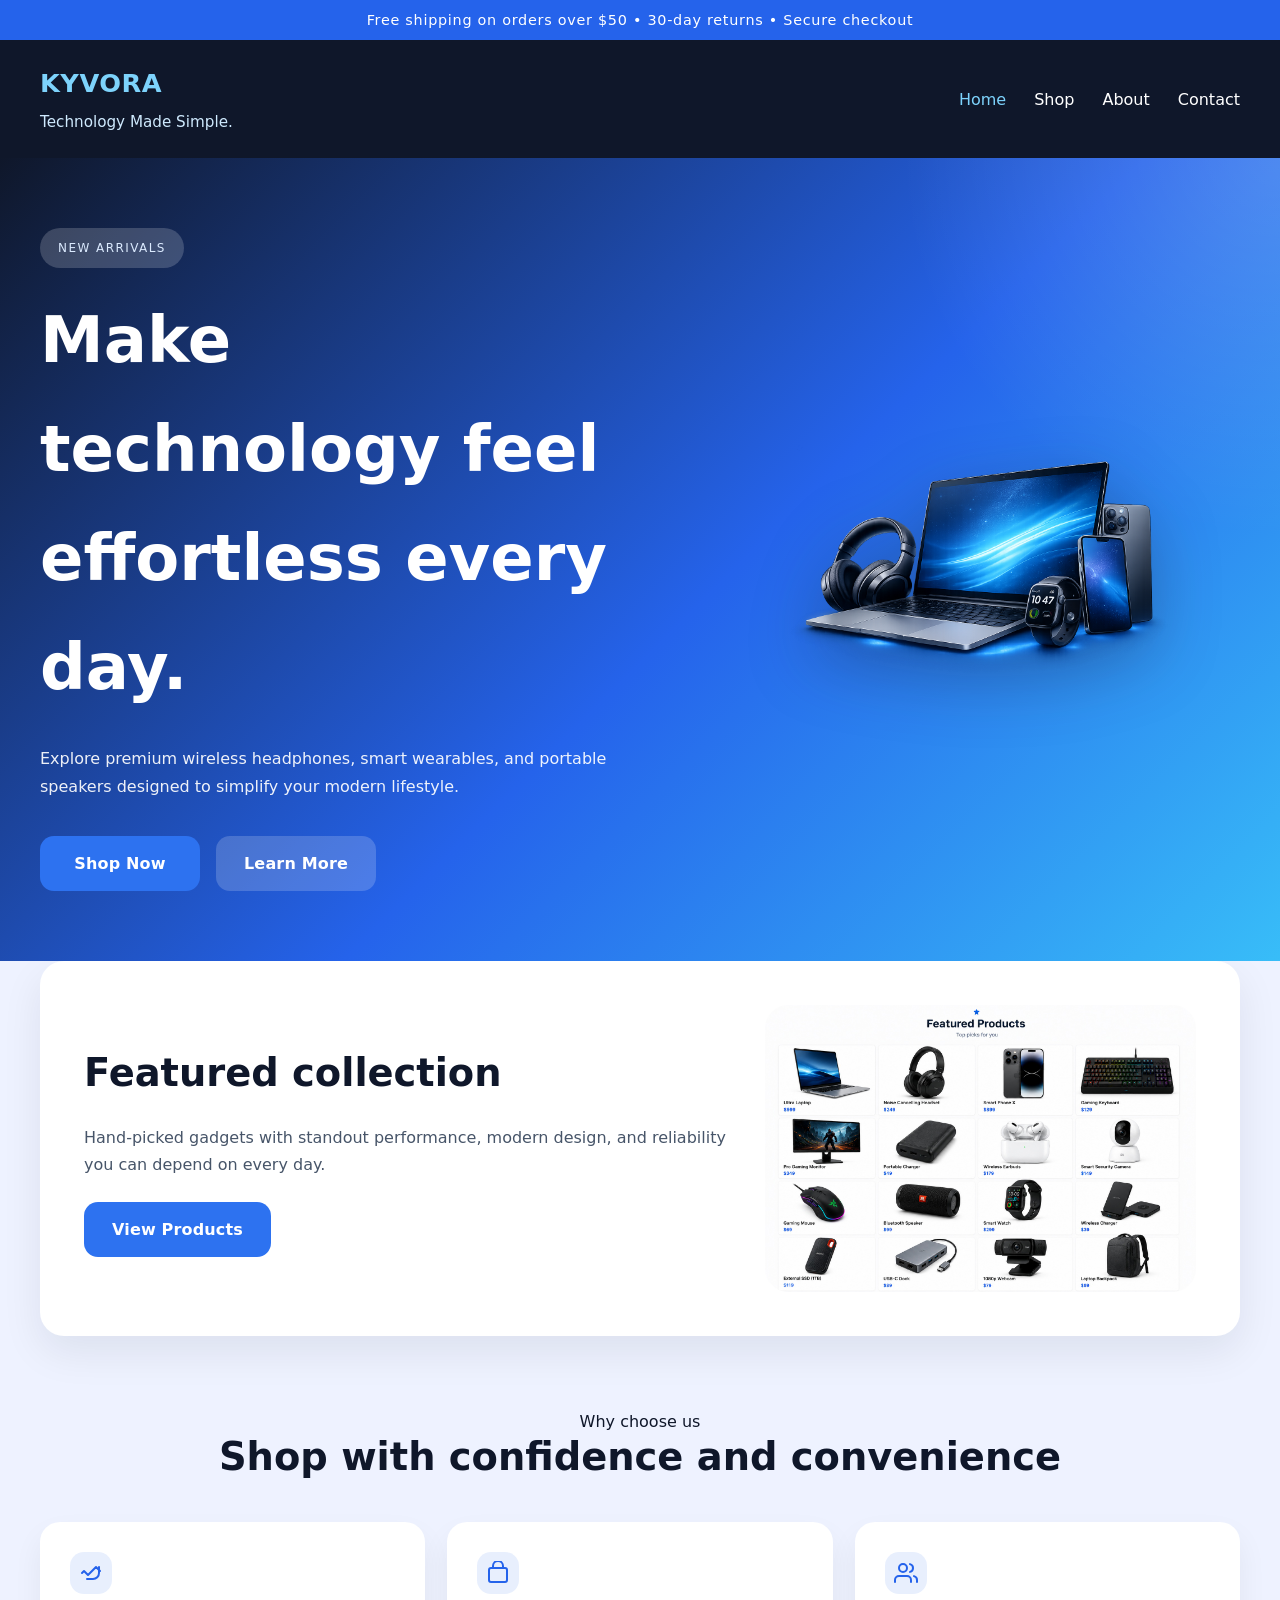
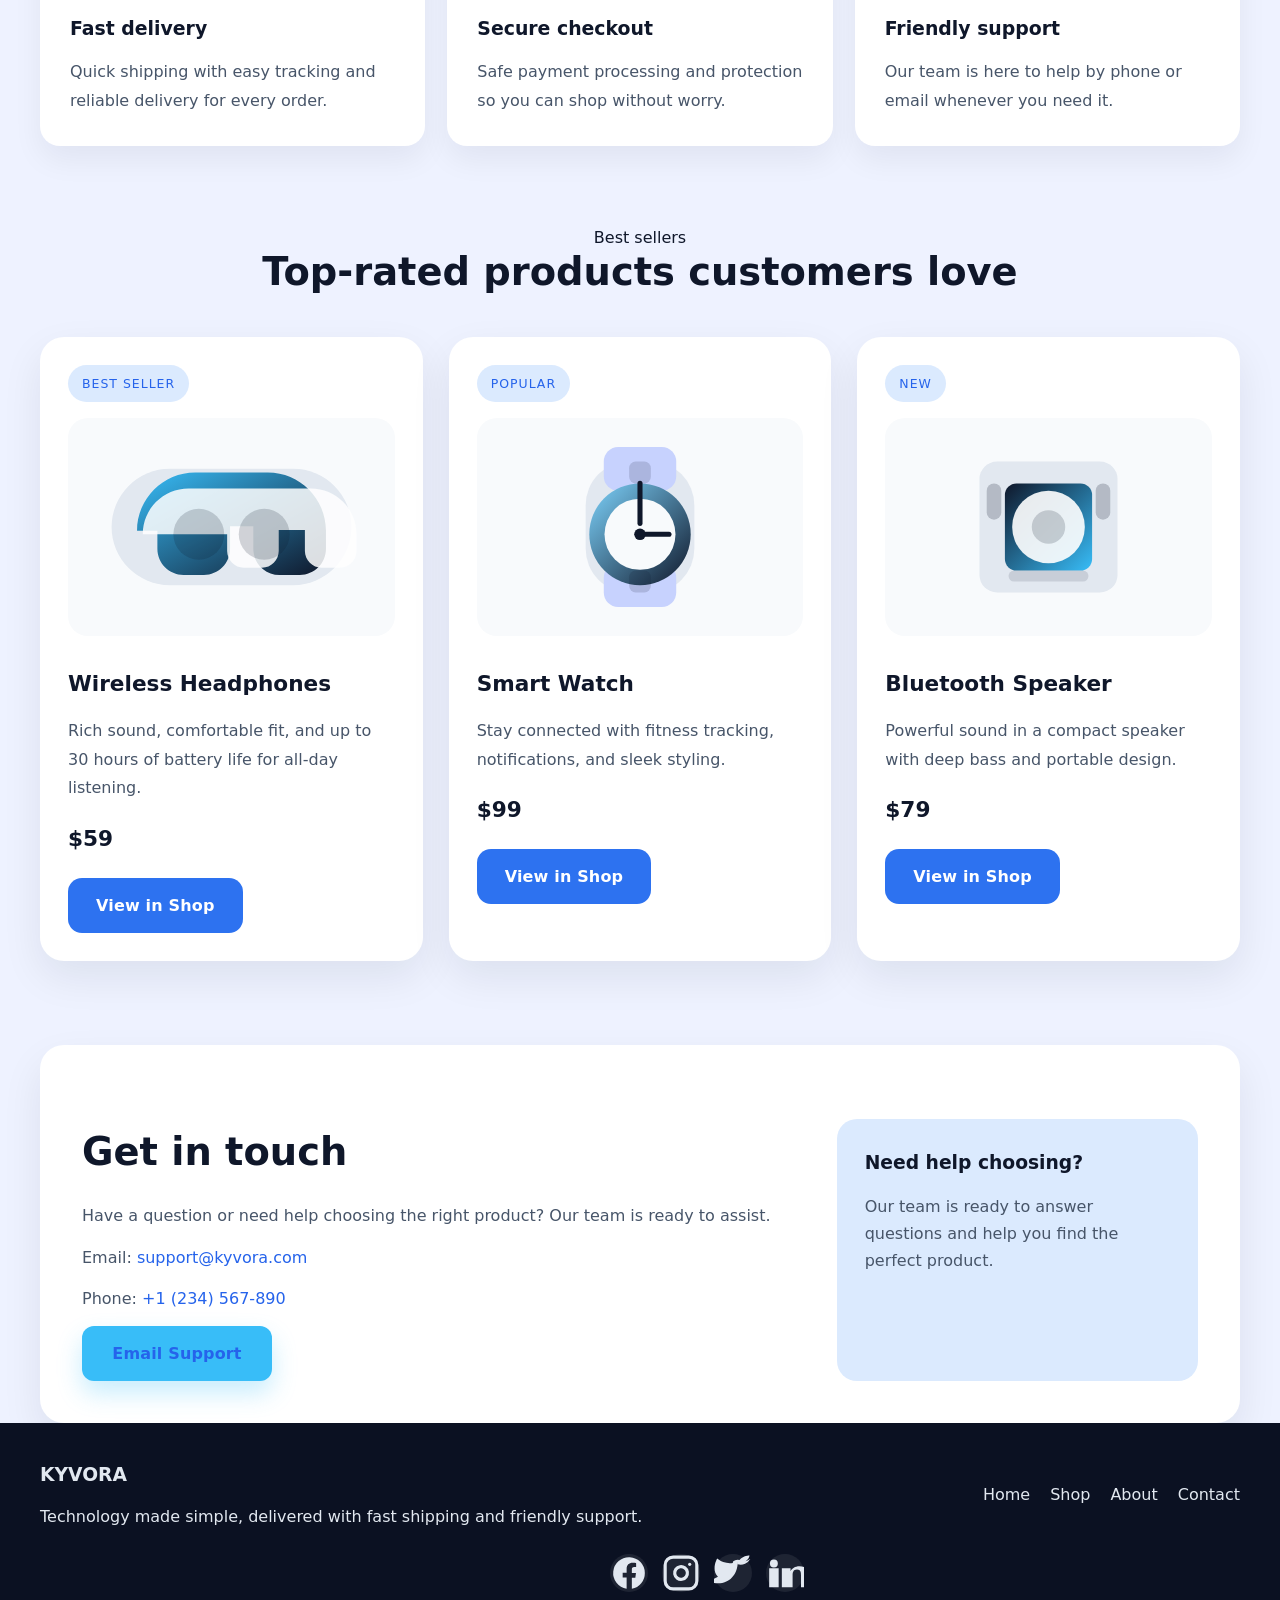
==== index.html @ c8cde193 "Initial commit - KYVORA e-commerce website" ====
<!DOCTYPE html>
<html lang="en">
<head>
    <meta charset="UTF-8">
    <meta name="viewport" content="width=device-width, initial-scale=1.0">
    <title>KYVORA | Technology Made Simple</title>
    <meta name="description" content="KYVORA offers modern electronics and accessories with a focus on simple, reliable technology.">
    <link rel="stylesheet" href="style.css">
</head>

<body>

<header>
    <div class="topbar">Free shipping on orders over $50 • 30-day returns • Secure checkout</div>

    <div class="container">
        <nav>
            <div class="brand-wrap">
                <h1><a href="index.html" class="brand-link" aria-label="KYVORA homepage">KYVORA</a></h1>
                <p class="tagline">Technology Made Simple.</p>
            </div>
            <input type="checkbox" id="nav-toggle" aria-label="Toggle navigation" aria-expanded="false">
            <label for="nav-toggle" class="menu-toggle">
                <span></span>
                <span></span>
                <span></span>
            </label>

            <ul>
                <li><a href="index.html" aria-current="page">Home</a></li>
                <li><a href="shop.html">Shop</a></li>
                <li><a href="about.html">About</a></li>
                <li><a href="contact.html">Contact</a></li>
            </ul>
            
        </nav>
    </div>

    <section class="hero hero-home" id="home">
    <div class="container hero-content">

        <div class="hero-text">
            <span class="hero-label">New arrivals</span>

            <h2>Make technology feel effortless every day.</h2>

            <p>
                Explore premium wireless headphones, smart wearables,
                and portable speakers designed to simplify your modern lifestyle.
            </p>

            <div class="hero-actions">
                <a class="button" href="shop.html">Shop Now</a>
                <a class="button button-secondary" href="about.html">Learn More</a>
            </div>
        </div>

        <div class="hero-image">
            <img src="images/hero/hero-tech.png" alt="KYVORA Premium Tech">
        </div>

    </div>
</section>
</header>

<main class="container">
    <section class="highlight" id="about">
        <div>
            <h2>Featured collection</h2>
            <p>Hand-picked gadgets with standout performance, modern design, and reliability you can depend on every day.</p>
            <a class="button" href="shop.html">View Products</a>
        </div>
        <img src="images/featured.jpg" alt="Featured electronics collection" loading="lazy">
    </section>

    <section class="features">
        <div class="section-intro">
            <p>Why choose us</p>
            <h2>Shop with confidence and convenience</h2>
        </div>
        <div class="feature-grid">
            <article class="feature-card">
                <div class="feature-icon" aria-hidden="true">
                    <svg viewBox="0 0 24 24" fill="none" stroke="currentColor" stroke-width="2" stroke-linecap="round" stroke-linejoin="round">
                        <path d="M3 12l2-2 4 4 8-8 4 4" />
                        <path d="M20 6v6a6 6 0 0 1-6 6H8" />
                    </svg>
                </div>
                <h3>Fast delivery</h3>
                <p>Quick shipping with easy tracking and reliable delivery for every order.</p>
            </article>
            <article class="feature-card">
                <div class="feature-icon" aria-hidden="true">
                    <svg viewBox="0 0 24 24" fill="none" stroke="currentColor" stroke-width="2" stroke-linecap="round" stroke-linejoin="round">
                        <rect x="3" y="7" width="18" height="14" rx="2" />
                        <path d="M7 7V5a5 5 0 0 1 10 0v2" />
                    </svg>
                </div>
                <h3>Secure checkout</h3>
                <p>Safe payment processing and protection so you can shop without worry.</p>
            </article>
            <article class="feature-card">
                <div class="feature-icon" aria-hidden="true">
                    <svg viewBox="0 0 24 24" fill="none" stroke="currentColor" stroke-width="2" stroke-linecap="round" stroke-linejoin="round">
                        <path d="M17 21v-2a4 4 0 0 0-4-4H5a4 4 0 0 0-4 4v2" />
                        <circle cx="9" cy="7" r="4" />
                        <path d="M23 21v-2a4 4 0 0 0-3-3.87" />
                        <path d="M16 3.13a4 4 0 0 1 0 7.75" />
                    </svg>
                </div>
                <h3>Friendly support</h3>
                <p>Our team is here to help by phone or email whenever you need it.</p>
            </article>
        </div>
    </section>

    <section class="products" id="shop">
        <div class="section-intro">
            <p>Best sellers</p>
            <h2>Top-rated products customers love</h2>
        </div>
        <div class="product-grid">
            <article class="card">
                <span class="card-tag">Best seller</span>
                <img src="images/headphones.svg" alt="Wireless headphones with modern design">
                <h3>Wireless Headphones</h3>
                <p class="card-copy">Rich sound, comfortable fit, and up to 30 hours of battery life for all-day listening.</p>
                <p class="price">$59</p>
                <a class="button" href="shop.html">View in Shop</a>
            </article>

            <article class="card">
                <span class="card-tag">Popular</span>
                <img src="images/watch.svg" alt="Smart watch on wrist">
                <h3>Smart Watch</h3>
                <p class="card-copy">Stay connected with fitness tracking, notifications, and sleek styling.</p>
                <p class="price">$99</p>
                <a class="button" href="shop.html">View in Shop</a>
            </article>

            <article class="card">
                <span class="card-tag">New</span>
                <img src="images/speaker.svg" alt="Bluetooth speaker placed on a table">
                <h3>Bluetooth Speaker</h3>
                <p class="card-copy">Powerful sound in a compact speaker with deep bass and portable design.</p>
                <p class="price">$79</p>
                <a class="button" href="shop.html">View in Shop</a>
            </article>
        </div>
    </section>

    <section class="contact" id="contact">
        <div class="contact-grid">
            <div>
                <h2>Get in touch</h2>
                <p>Have a question or need help choosing the right product? Our team is ready to assist.</p>
                <p>Email: <a href="mailto:support@kyvora.com">support@kyvora.com</a></p>
                <p>Phone: <a href="tel:+1234567890">+1 (234) 567-890</a></p>
                <a class="button contact-button" href="mailto:support@kyvora.com">Email Support</a>
            </div>
            <div class="contact-card">
                <h3>Need help choosing?</h3>
                <p>Our team is ready to answer questions and help you find the perfect product.</p>
            </div>
        </div>
    </section>
</main>

<footer>
    <div class="footer-grid container">
        <div>
            <h3>KYVORA</h3>
            <p>Technology made simple, delivered with fast shipping and friendly support.</p>
        </div>
        <div class="footer-links">
            <a href="index.html">Home</a>
            <a href="shop.html">Shop</a>
            <a href="about.html">About</a>
            <a href="contact.html">Contact</a>
        </div>
        <div class="footer-social" aria-label="KYVORA social media">
            <a href="#" aria-label="Facebook">
                <svg viewBox="0 0 24 24" fill="currentColor"><path d="M22 12a10 10 0 1 0-11.5 9.9v-7H8v-3h2.5V9.5c0-2.5 1.5-3.9 3.8-3.9 1.1 0 2.2.2 2.2.2v2.4h-1.2c-1.2 0-1.5.7-1.5 1.5V12h2.6l-.4 3h-2.2v7A10 10 0 0 0 22 12"/></svg>
            </a>
            <a href="#" aria-label="Instagram">
                <svg viewBox="0 0 24 24" fill="none" stroke="currentColor" stroke-width="2" stroke-linecap="round" stroke-linejoin="round"><rect x="2" y="2" width="20" height="20" rx="5" ry="5"/><path d="M16 11.37a4 4 0 1 1-7.94 1.26A4 4 0 0 1 16 11.37z"/><line x1="17.5" y1="6.5" x2="17.5" y2="6.5"/></svg>
            </a>
            <a href="#" aria-label="X Twitter">
                <svg viewBox="0 0 24 24" fill="currentColor"><path d="M23 3a10.9 10.9 0 0 1-3.14 1.53A4.48 4.48 0 0 0 22.43 1s-4.07.07-6.3 2.75A4.48 4.48 0 0 0 12 4.7a4.48 4.48 0 0 0-.1 1.02A12.94 12.94 0 0 1 2 2.9s-4 7 .5 11.5a13 13 0 0 1-7 2c9 5.5 19.5 0 19.5-11.5V6.5A7 7 0 0 0 23 3z"/></svg>
            </a>
            <a href="#" aria-label="LinkedIn">
                <svg viewBox="0 0 24 24" fill="currentColor"><path d="M4.98 3.5A2.5 2.5 0 1 1 4.98 8.5 2.5 2.5 0 0 1 4.98 3.5zM2 9h6v12H2zM10 9h5.5v1.7h.1c.8-1.4 2.7-2.9 5.5-2.9 5.9 0 7 3.9 7 8.9V21h-6v-7.3c0-1.7 0-3.9-2.5-3.9-2.5 0-2.8 1.9-2.8 3.8V21H10z"/></svg>
            </a>
        </div>
    </div>
</footer>

<script>
    const navToggle = document.getElementById('nav-toggle');
    const navLinks = document.querySelectorAll('nav ul li a');

    navToggle.addEventListener('change', () => {
        navToggle.setAttribute('aria-expanded', navToggle.checked);
    });

    navLinks.forEach(link => {
        link.addEventListener('click', () => {
            if (navToggle.checked) {
                navToggle.checked = false;
                navToggle.setAttribute('aria-expanded', 'false');
            }
        });
    });
</script>
</body>
</html>
---- style.css ----
﻿:root {
    color-scheme: light;
    font-family: Inter, system-ui, -apple-system, BlinkMacSystemFont, "Segoe UI", sans-serif;
    color: #0f172a;
    background: #eef2ff;
    --accent: #2563eb;
    --accent-soft: #dbeafe;
    --surface: #ffffff;
    --surface-soft: #f8fafc;
    --muted: #64748b;
}

* {
    margin: 0;
    padding: 0;
    box-sizing: border-box;
}

html {
    scroll-behavior: smooth;
}

body {
    background: radial-gradient(circle at top, rgba(59, 130, 246, 0.12), transparent 30%), #eef2ff;
    color: #0f172a;
    line-height: 1.7;
}

.container {
    width: min(1200px, 100% - 40px);
    margin: 0 auto;
}

.topbar {
    background: var(--accent);
    color: white;
    text-align: center;
    font-size: 0.9rem;
    letter-spacing: 0.05em;
    padding: 8px 0;
}

header {
    background: #0f172a;
    color: white;
}

nav {
    display: flex;
    justify-content: space-between;
    align-items: center;
    padding: 22px 0;
}

.brand-wrap {
    display: flex;
    flex-direction: column;
    gap: 4px;
}

nav h1 {
    color: #7dd3fc;
    font-size: 1.6rem;
    letter-spacing: 0.02em;
    margin: 0;
}

.tagline {
    color: #cfeafe;
    font-size: 0.95rem;
    font-weight: 500;
    margin: 0;
}

.brand-wrap a {
    color: #7dd3fc;
    text-decoration: none;
    font-weight: 700;
}

.brand-wrap a:hover,
.brand-wrap a:focus-visible {
    color: var(--accent-soft);
    outline: none;
}

nav ul {
    list-style: none;
    display: flex;
    gap: 28px;
    flex-wrap: wrap;
}

nav a {
    color: white;
    text-decoration: none;
    font-weight: 500;
    transition: color 0.2s ease;
}

nav a:hover,
nav a:focus-visible {
    color: var(--accent-soft);
    outline: none;
}

nav a[aria-current="page"] {
    color: #7dd3fc;
}

.menu-toggle {
    display: none;
    width: 36px;
    height: 28px;
    cursor: pointer;
    flex-direction: column;
    justify-content: space-between;
}

.menu-toggle span {
    display: block;
    width: 100%;
    height: 4px;
    background: white;
    border-radius: 999px;
    transition: transform 0.25s ease, opacity 0.25s ease;
}

#nav-toggle {
    display: none;
}

#nav-toggle:checked + .menu-toggle span:nth-child(1) {
    transform: translateY(10px) rotate(45deg);
}

#nav-toggle:checked + .menu-toggle span:nth-child(2) {
    opacity: 0;
}

#nav-toggle:checked + .menu-toggle span:nth-child(3) {
    transform: translateY(-10px) rotate(-45deg);
}

.hero {
    text-align: center;
    padding: 90px 20px 100px;
    background: linear-gradient(135deg, #0f172a 0%, #2563eb 55%, #38bdf8 100%);
    color: white;
    position: relative;
    overflow: hidden;
}

.hero::after {
    content: "";
    position: absolute;
    inset: 0;
    background: radial-gradient(circle at top right, rgba(255, 255, 255, 0.18), transparent 25%);
    pointer-events: none;
}

.hero-content {
    position: relative;
    z-index: 1;
}


.hero-label {
    display: inline-block;
    margin-bottom: 18px;
    padding: 10px 18px;
    border-radius: 999px;
    background: rgba(255, 255, 255, 0.18);
    color: #dbeafe;
    text-transform: uppercase;
    letter-spacing: 0.12em;
    font-size: 0.75rem;
}

.hero h2 {
    font-size: clamp(2.6rem, 5vw, 4.4rem);
    margin-bottom: 24px;
    max-width: 820px;
    margin-left: auto;
    margin-right: auto;
}

.hero p {
    font-size: clamp(1rem, 1.1vw, 1.25rem);
    margin-bottom: 36px;
    max-width: 680px;
    margin-left: auto;
    margin-right: auto;
    color: rgba(255, 255, 255, 0.92);
}

.hero-actions {
    display: flex;
    justify-content: center;
    gap: 16px;
    flex-wrap: wrap;
}

/* Homepage-only hero: add class="hero hero-home" in index.html. */
.hero-home {
    text-align: left;
    padding: 70px 20px;
}

.hero-home .hero-content {
    display: grid;
    grid-template-columns: minmax(0, 1fr) minmax(260px, 0.9fr);
    align-items: center;
    gap: clamp(28px, 5vw, 60px);
}

.hero-home h2,
.hero-home p {
    margin-left: 0;
    margin-right: 0;
}

.hero-home .hero-actions {
    justify-content: flex-start;
}

.hero-image {
    display: flex;
    justify-content: center;
    align-items: center;
    min-width: 0;
}

.hero-image img {
    width: min(100%, 480px);
    height: auto;
    display: block;
    filter: drop-shadow(0 20px 32px rgba(15, 23, 42, 0.3));
    animation: float 5s ease-in-out infinite;
}

.button,
.hero button,
.card button {
    display: inline-flex;
    align-items: center;
    justify-content: center;
    padding: 14px 28px;
    border-radius: 14px;
    border: none;
    cursor: pointer;
    font-size: 1rem;
    font-weight: 600;
    transition: transform 0.3s ease, box-shadow 0.3s ease, background-color 0.3s ease;
}

.button {
    background: #2d72f0;
    color: white;
    text-decoration: none;
    font-weight: 700;
    letter-spacing: 0.01em;
    min-width: 160px;
}

.button-secondary {
    background: rgba(255, 255, 255, 0.18);
    color: white;
    font-weight: 600;
}

.button:hover,
.button:focus-visible,
.button-secondary:hover,
.button-secondary:focus-visible,
.hero button:hover,
.hero button:focus-visible,
.card button:hover,
.card button:focus-visible {
    transform: translateY(-2px);
    box-shadow: 0 18px 30px rgba(15, 23, 42, 0.18);
}

.section-intro h2 {
    font-size: clamp(1.95rem, 3vw, 3rem);
    margin-bottom: 14px;
    color: #0f172a;
    line-height: 1.1;
}

.section-intro {
    text-align: center;
    margin-bottom: 44px;
}

.highlight {
    display: grid;
    grid-template-columns: 1.2fr 0.8fr;
    gap: 34px;
    align-items: center;
    background: var(--surface);
    border-radius: 24px;
    padding: 44px;
    box-shadow: 0 16px 40px rgba(15, 23, 42, 0.08);
}

.highlight h2 {
    font-size: clamp(1.9rem, 3vw, 2.5rem);
    margin-bottom: 18px;
}

.highlight p {
    margin-bottom: 24px;
    color: #475569;
}

.highlight img {
    width: 100%;
    border-radius: 24px;
    max-height: 420px;
    object-fit: cover;
}

.features {
    margin-top: 72px;
}

.feature-grid {
    display: grid;
    grid-template-columns: repeat(3, minmax(0, 1fr));
    gap: 22px;
}

.feature-card {
    background: var(--surface);
    border-radius: 20px;
    padding: 30px;
    box-shadow: 0 14px 30px rgba(15, 23, 42, 0.06);
    transition: transform 0.3s ease, box-shadow 0.3s ease;
}

.feature-card:hover,
.feature-card:focus-within {
    transform: translateY(-4px);
    box-shadow: 0 20px 40px rgba(15, 23, 42, 0.12);
}

.feature-card h3 {
    margin-bottom: 14px;
    font-size: 1.18rem;
}

.feature-icon {
    width: 42px;
    height: 42px;
    margin-bottom: 18px;
    display: inline-flex;
    align-items: center;
    justify-content: center;
    border-radius: 14px;
    background: rgba(37, 99, 235, 0.1);
    color: #2563eb;
}

.feature-icon svg {
    width: 24px;
    height: 24px;
}

.feature-card p {
    color: #475569;
    line-height: 1.8;
}

.catalog-panel {
    margin-top: 72px;
    background: var(--surface);
    border-radius: 24px;
    padding: 40px;
    box-shadow: 0 16px 40px rgba(15, 23, 42, 0.08);
}

.catalog-top {
    display: flex;
    align-items: center;
    justify-content: space-between;
    gap: 20px;
    margin-bottom: 32px;
    flex-wrap: wrap;
}

.filter-group {
    display: flex;
    flex-wrap: wrap;
    gap: 10px;
    align-items: center;
}

.category-button {
    border: 1px solid rgba(37, 99, 235, 0.18);
    background: rgba(37, 99, 235, 0.06);
    color: #1d4ed8;
    border-radius: 999px;
    padding: 10px 16px;
    cursor: pointer;
    font-size: 0.92rem;
    transition: transform 0.25s ease, background-color 0.25s ease, color 0.25s ease, border-color 0.25s ease;
}

.category-button:hover,
.category-button:focus-visible,
.category-button.active {
    background: rgba(37, 99, 235, 0.16);
    color: #1e40af;
    border-color: rgba(37, 99, 235, 0.28);
    transform: translateY(-1px);
}

.search-sort {
    display: flex;
    gap: 14px;
    align-items: center;
    flex-wrap: wrap;
    width: min(100%, 560px);
}

.search-bar,
.sort-select {
    border: 1px solid #cbd5e1;
    border-radius: 14px;
    padding: 12px 16px;
    background: white;
    color: #0f172a;
    font-size: 0.98rem;
    min-width: 180px;
    transition: border-color 0.25s ease, box-shadow 0.25s ease;
}

.search-bar:focus,
.sort-select:focus {
    border-color: #2563eb;
    box-shadow: 0 0 0 4px rgba(37, 99, 235, 0.08);
    outline: none;
}

.catalog-panel .section-intro {
    text-align: left;
    margin-bottom: 24px;
}

.catalog-panel .section-intro h2 {
    font-size: clamp(2rem, 2.4vw, 3rem);
}

.shop-hero {
    padding: 96px 20px 110px;
}

.shop-grid {
    display: grid;
    grid-template-columns: repeat(4, minmax(240px, 1fr));
    gap: 24px;
}

.no-results {
    padding: 28px 18px;
    border-radius: 20px;
    background: #f8fafc;
    color: #475569;
    font-size: 1rem;
    text-align: center;
    margin-top: 18px;
    border: 1px solid #e2e8f0;
}

.product-card {
    background: var(--surface);
    border-radius: 24px;
    padding: 26px;
    box-shadow: 0 16px 35px rgba(15, 23, 42, 0.08);
    transition: transform 0.3s ease, box-shadow 0.3s ease;
    display: flex;
    flex-direction: column;
    justify-content: space-between;
}

.product-card:hover,
.product-card:focus-within {
    transform: translateY(-8px);
    box-shadow: 0 28px 60px rgba(15, 23, 42, 0.16);
}

.product-card img {
    width: 100%;
    height: 220px;
    object-fit: cover;
    border-radius: 20px;
    margin-bottom: 22px;
}

.product-image-wrapper {
    width: 100%;
    height: 220px;
    border-radius: 20px;
    overflow: hidden;
    background: linear-gradient(180deg, #f8fafc, #ffffff);
    display: block;
}

.product-image-wrapper img {
    width: 100%;
    height: 100%;
    object-fit: cover;
    display: block;
    transition: transform 0.4s ease;
}

.product-card:hover .product-image-wrapper img,
.product-card:focus-within .product-image-wrapper img {
    transform: scale(1.06);
}

/* Ensure all product cards share a consistent height */
.product-card {
    min-height: 520px;
}

@media (max-width: 900px) {
    .product-card { min-height: 460px; }
}

@media (max-width: 560px) {
    .product-card { min-height: auto; }
    .product-image-wrapper { height: 200px; }
}

/* Icon backgrounds per category */
.product-image-wrapper[data-icon="laptops"] { background-image: url('images/icons/laptops.svg'); background-position: center; background-repeat: no-repeat; background-size: 48px; }
.product-image-wrapper[data-icon="smartphones"] { background-image: url('images/icons/smartphones.svg'); background-position: center; background-repeat: no-repeat; background-size: 48px; }
.product-image-wrapper[data-icon="accessories"] { background-image: url('images/icons/accessories.svg'); background-position: center; background-repeat: no-repeat; background-size: 48px; }
.product-image-wrapper[data-icon="audio"] { background-image: url('images/icons/audio.svg'); background-position: center; background-repeat: no-repeat; background-size: 48px; }
.product-image-wrapper[data-icon="gaming"] { background-image: url('images/icons/gaming.svg'); background-position: center; background-repeat: no-repeat; background-size: 48px; }
.product-image-wrapper[data-icon="smart-home"] { background-image: url('images/icons/smart-home.svg'); background-position: center; background-repeat: no-repeat; background-size: 48px; }
.product-image-wrapper { background-image: url('images/icons/default.svg'); background-position: center; background-repeat: no-repeat; background-size: 48px; }

.product-card h3 {
    margin-bottom: 12px;
    font-size: 1.2rem;
}

.product-copy {
    color: #475569;
    line-height: 1.8;
    margin-bottom: 18px;
}

.product-actions {
    display: flex;
    gap: 12px;
    flex-wrap: wrap;
    margin-top: auto;
}

.product-actions .button {
    flex: 1 1 160px;
}

.product-actions .button-secondary {
    flex: 1 1 160px;
}

@media (max-width: 900px) {
    .shop-grid {
        grid-template-columns: repeat(2, minmax(220px, 1fr));
    }

    .catalog-top {
        align-items: stretch;
        gap: 16px;
    }

    .search-sort {
        width: 100%;
    }
}

@media (max-width: 760px) {
    .catalog-panel {
        padding: 28px;
    }

    .shop-grid {
        grid-template-columns: 1fr;
    }

    .category-button {
        padding: 10px 14px;
    }

    .section-intro {
        text-align: center;
    }

    .catalog-top {
        justify-content: center;
    }
}

@media (max-width: 560px) {
    .catalog-panel {
        padding: 20px;
    }

    .search-bar,
    .sort-select {
        min-width: 100%;
    }

    .category-button {
        padding: 10px 12px;
    }

    .product-actions {
        flex-direction: column;
    }

    .product-actions .button,
    .product-actions .button-secondary {
        flex-basis: auto;
        width: 100%;
    }
}

.products {
    margin-top: 78px;
}

.product-grid {
    display: grid;
    grid-template-columns: repeat(3, minmax(0, 1fr));
    gap: 26px;
}

.card {
    background: var(--surface);
    border-radius: 24px;
    box-shadow: 0 16px 40px rgba(15, 23, 42, 0.08);
    padding: 28px;
    text-align: left;
    transition: transform 0.3s ease, box-shadow 0.3s ease;
    position: relative;
}

.card:hover,
.card:focus-within {
    transform: translateY(-8px);
    box-shadow: 0 28px 70px rgba(15, 23, 42, 0.16);
}

.card-tag {
    display: inline-flex;
    margin-bottom: 16px;
    padding: 8px 14px;
    border-radius: 999px;
    background: var(--accent-soft);
    color: var(--accent);
    font-size: 0.78rem;
    letter-spacing: 0.08em;
    text-transform: uppercase;
}

.card img {
    width: 100%;
    border-radius: 20px;
    margin-bottom: 22px;
}

.card h3 {
    margin-bottom: 14px;
    font-size: 1.35rem;
}

.card-copy {
    color: #475569;
    margin-bottom: 18px;
    line-height: 1.8;
}

.price {
    color: #0f172a;
    font-size: 1.35rem;
    font-weight: 700;
    margin-bottom: 20px;
}

.contact {
    background: var(--surface);
    border-radius: 24px;
    padding: 42px;
    margin-top: 84px;
    box-shadow: 0 18px 40px rgba(15, 23, 42, 0.08);
}

.contact-section .contact-grid {
    display: grid;
    grid-template-columns: 1.2fr 0.8fr;
    gap: 26px;
}

.contact h2 {
    margin-bottom: 18px;
    font-size: clamp(1.8rem, 3vw, 2.4rem);
}

.contact p {
    margin-bottom: 14px;
    color: #475569;
}

.contact-card {
    border-radius: 20px;
    background: var(--accent-soft);
    padding: 28px;
}

.contact-card h3 {
    margin-bottom: 14px;
}

.contact a {
    color: var(--accent);
    text-decoration: none;
}

.contact-button {
    display: inline-flex;
    align-items: center;
    justify-content: center;
    padding: 14px 26px;
    border-radius: 12px;
    background: #38bdf8;
    color: white;
    text-decoration: none;
    font-weight: 700;
    min-width: 190px;
    box-shadow: 0 12px 24px rgba(56, 189, 248, 0.28);
}

.contact-button:hover,
.contact-button:focus-visible {
    background: #0ea5e9;
    box-shadow: 0 16px 30px rgba(14, 165, 233, 0.24);
}

.contact a:hover,
.contact a:focus-visible {
    text-decoration: underline;
}

footer {
    padding: 36px 0 40px;
    color: #e2e8f0;
    background: #0b1122;
}

.footer-grid {
    display: grid;
    grid-template-columns: 1.3fr 0.7fr;
    gap: 24px;
    align-items: center;
}

footer h3 {
    margin-bottom: 12px;
}

.footer-social {
    display: flex;
    justify-content: flex-end;
    gap: 14px;
    align-items: center;
    flex-wrap: wrap;
}

.footer-social a {
    display: inline-flex;
    align-items: center;
    justify-content: center;
    width: 38px;
    height: 38px;
    border-radius: 50%;
    background: rgba(255, 255, 255, 0.08);
    color: #e2e8f0;
    transition: transform 0.3s ease, background-color 0.3s ease, color 0.3s ease;
}

.footer-social a:hover,
.footer-social a:focus-visible {
    transform: translateY(-2px);
    background: rgba(255, 255, 255, 0.18);
    color: white;
}

.footer-links {
    display: flex;
    justify-content: flex-end;
    gap: 20px;
    flex-wrap: wrap;
}

.footer-links a {
    color: #e2e8f0;
    text-decoration: none;
    transition: color 0.2s ease;
}

.footer-links a:hover,
.footer-links a:focus-visible {
    color: white;
}

@media (max-width: 900px) {
    .highlight,
    .contact-grid,
    .footer-grid {
        grid-template-columns: 1fr;
    }

    .feature-grid,
    .product-grid {
        grid-template-columns: repeat(2, minmax(0, 1fr));
    }

    .hero {
        padding: 80px 16px 100px;
    }
}

@media (max-width: 760px) {
    nav {
        flex-direction: row;
        align-items: center;
        gap: 16px;
        position: relative;
    }

    .menu-toggle {
        display: flex;
    }

    nav ul {
        position: absolute;
        top: 100%;
        right: 0;
        left: 0;
        flex-direction: column;
        gap: 12px;
        background: #0f172a;
        padding: 18px 20px 22px;
        border-radius: 0 0 12px 12px;
        transform: scaleY(0);
        transform-origin: top center;
        transition: transform 0.25s ease, opacity 0.25s ease;
        visibility: hidden;
        opacity: 0;
        z-index: 9;
    }

    #nav-toggle:checked + .menu-toggle + ul {
        transform: scaleY(1);
        visibility: visible;
        opacity: 1;
    }

    .hero {
        padding: 70px 16px 90px;
    }

    .hero-home {
        text-align: center;
        padding: 64px 16px 76px;
    }

    .hero-home .hero-content {
        grid-template-columns: 1fr;
        gap: 34px;
    }

    .hero-home h2,
    .hero-home p {
        margin-left: auto;
        margin-right: auto;
    }

    .hero-home .hero-actions {
        justify-content: center;
    }

    .hero-image img {
        width: min(100%, 360px);
    }

    .feature-grid,
    .product-grid {
        grid-template-columns: 1fr;
    }

    .footer-social {
        justify-content: flex-start;
    }
}

@media (max-width: 560px) {
    .topbar {
        font-size: 0.82rem;
        padding: 7px 0;
    }

    .hero h2 {
        font-size: 2.2rem;
    }

    .hero p {
        font-size: 0.98rem;
    }

    .button,
    .button-secondary,
    .hero button,
    .card button {
        width: 100%;
    }

    .container {
        width: min(100%, 100% - 24px);
    }

    .feature-card,
    .card,
    .contact,
    .highlight {
        padding: 24px;
    }

    .highlight,
    .contact-grid,
    .footer-grid {
        gap: 20px;
    }
}

/* About page scoped styles (non-intrusive) */
.about-page .about-hero {
    padding: 100px 20px 120px;
    background: linear-gradient(135deg, rgba(15,23,42,0.6) 0%, rgba(37,99,235,0.6) 45%, rgba(56,189,248,0.6) 100%), url('images/featured.jpg');
    background-size: cover;
    background-position: center;
}
.about-page .hero h2 { color: white; }
.about-page .lead { color: rgba(255,255,255,0.92); max-width: 820px; margin: 0 auto 28px; }

.company-story { margin: 64px 0; }
.story-grid { display: grid; grid-template-columns: 1fr 380px; gap: 28px; align-items: start; }
.story-grid article p { color: #475569; font-size: 1.05rem; line-height: 1.9; }
.story-grid aside { background: var(--surface); padding: 22px; border-radius: 14px; box-shadow: 0 12px 28px rgba(15,23,42,0.06); }

.why-grid { display: grid; grid-template-columns: repeat(3, 1fr); gap: 20px; margin-top: 18px; }
.why-grid .feature-card { padding: 22px; }

.vision-grid { display: grid; grid-template-columns: repeat(4, 1fr); gap: 18px; margin-top: 18px; }
.vision-grid .card { text-align: center; padding: 28px; border-radius: 14px; }
.vision-grid .card-icon { font-size: 28px; margin-bottom: 12px; }

.statistics { margin: 60px 0; }
.stats-grid { display: grid; grid-template-columns: repeat(4, 1fr); gap: 18px; margin-top: 18px; }
.stat { background: var(--surface); padding: 22px; border-radius: 12px; text-align: center; box-shadow: 0 12px 28px rgba(15,23,42,0.06); }
.stat-value { font-size: 1.6rem; font-weight: 800; color: var(--accent); }
.stat-label { color: #64748b; margin-top: 6px; }

.values-grid { display: grid; grid-template-columns: repeat(4, 1fr); gap: 16px; margin-top: 18px; }
.value-card { background: linear-gradient(180deg, #ffffff, #f8fafc); padding: 24px; border-radius: 12px; text-align: center; box-shadow: 0 8px 20px rgba(15,23,42,0.05); }

.cta { margin: 56px 0 88px; }
.cta-panel { background: var(--accent); color: white; padding: 36px; border-radius: 18px; text-align: center; box-shadow: 0 18px 40px rgba(37,99,235,0.12); }
.cta-panel p { color: rgba(255,255,255,0.9); margin-bottom: 18px; }
.cta-actions { display: flex; gap: 12px; justify-content: center; margin-top: 12px; }

/* subtle fade-up animation */
.about-page .feature-card,
.about-page .card,
.about-page .stat,
.about-page .value-card { transform: translateY(6px); opacity: 0; animation: fadeUp 520ms ease forwards; }
.about-page .feature-card { animation-delay: 60ms; }
.about-page .feature-card:nth-child(2) { animation-delay: 90ms; }
.about-page .feature-card:nth-child(3) { animation-delay: 120ms; }
.about-page .feature-card:nth-child(4) { animation-delay: 150ms; }
.about-page .feature-card:nth-child(5) { animation-delay: 180ms; }
.about-page .feature-card:nth-child(6) { animation-delay: 210ms; }

@keyframes fadeUp { to { transform: translateY(0); opacity: 1; } }

@media (max-width: 900px) {
    .story-grid { grid-template-columns: 1fr; }
    .vision-grid { grid-template-columns: repeat(2, 1fr); }
    .why-grid { grid-template-columns: repeat(2, 1fr); }
    .stats-grid { grid-template-columns: repeat(2, 1fr); }
    .values-grid { grid-template-columns: repeat(2, 1fr); }
}

@media (max-width: 560px) {
    .vision-grid, .why-grid { grid-template-columns: 1fr; }
    .stats-grid { grid-template-columns: 1fr; }
    .story-grid { gap: 14px; }
}

/* ================== About Page Styles ================== */

#about-hero {
    background: linear-gradient(135deg, #0f172a 0%, #2563eb 55%, #38bdf8 100%);
}

#about-hero h2 {
    font-size: clamp(3rem, 6vw, 4.8rem);
    margin-bottom: 12px;
    font-weight: 800;
}

.hero-subtitle {
    font-size: clamp(1.3rem, 2vw, 1.8rem);
    color: #dbeafe;
    margin-bottom: 16px;
    font-weight: 600;
}

.hero-description {
    font-size: clamp(1.05rem, 1.2vw, 1.3rem);
    color: rgba(255, 255, 255, 0.9);
    max-width: 720px;
    margin: 0 auto;
}

/* About Page Sections */
.about-section {
    margin: 84px 0;
}

.about-section .section-intro {
    margin-bottom: 48px;
}

/* Story Section */
.story-section .section-intro p {
    display: none;
}

.story-section .section-intro h2 {
    font-size: clamp(2rem, 3.5vw, 3rem);
    margin-bottom: 24px;
}

.story-content article {
    background: var(--surface);
    border-radius: 24px;
    padding: 42px;
    box-shadow: 0 16px 40px rgba(15, 23, 42, 0.08);
}

.story-content article p {
    color: #475569;
    font-size: 1.05rem;
    line-height: 1.9;
    margin-bottom: 20px;
}

.story-content article p:last-child {
    margin-bottom: 0;
}

/* Why Section */
.why-section .section-intro p {
    color: #64748b;
    font-size: 1.05rem;
}

.why-benefits {
    display: grid;
    grid-template-columns: repeat(3, minmax(0, 1fr));
    gap: 22px;
}

.benefit-card {
    background: var(--surface);
    border-radius: 20px;
    padding: 32px;
    box-shadow: 0 14px 30px rgba(15, 23, 42, 0.06);
    transition: transform 0.3s ease, box-shadow 0.3s ease;
}

.benefit-card:hover,
.benefit-card:focus-within {
    transform: translateY(-6px);
    box-shadow: 0 20px 40px rgba(15, 23, 42, 0.12);
}

.benefit-icon {
    width: 48px;
    height: 48px;
    margin-bottom: 20px;
    display: inline-flex;
    align-items: center;
    justify-content: center;
    border-radius: 14px;
    background: rgba(37, 99, 235, 0.12);
    color: #2563eb;
}

.benefit-icon svg {
    width: 26px;
    height: 26px;
}

.benefit-card h3 {
    margin-bottom: 12px;
    font-size: 1.18rem;
    color: #0f172a;
}

.benefit-card p {
    color: #475569;
    line-height: 1.8;
    font-size: 0.98rem;
}

/* Values Section */
.values-section {
    margin: 96px 0;
}

.values-grid {
    display: grid;
    grid-template-columns: repeat(3, minmax(0, 1fr));
    gap: 24px;
}

.value-card {
    background: linear-gradient(180deg, #ffffff 0%, #f8fafc 100%);
    border-radius: 20px;
    padding: 36px 28px;
    box-shadow: 0 12px 28px rgba(15, 23, 42, 0.08);
    border: 1px solid rgba(37, 99, 235, 0.06);
    transition: transform 0.3s ease, box-shadow 0.3s ease;
}

.value-card:hover,
.value-card:focus-within {
    transform: translateY(-4px);
    box-shadow: 0 16px 36px rgba(15, 23, 42, 0.12);
}

.value-header h3 {
    font-size: 1.35rem;
    margin-bottom: 16px;
    color: #2563eb;
}

.value-card p {
    color: #475569;
    line-height: 1.9;
    font-size: 1rem;
}

/* CTA Section */
.cta-section {
    margin: 96px 0 84px;
    background: linear-gradient(135deg, rgba(37, 99, 235, 0.95) 0%, rgba(56, 189, 248, 0.95) 100%);
    border-radius: 28px;
    padding: 56px 40px;
    text-align: center;
    box-shadow: 0 20px 50px rgba(37, 99, 235, 0.24);
    position: relative;
    overflow: hidden;
}

.cta-section::before {
    content: "";
    position: absolute;
    inset: 0;
    background: radial-gradient(circle at top right, rgba(255, 255, 255, 0.1), transparent 40%);
    pointer-events: none;
}

.cta-content {
    position: relative;
    z-index: 1;
}

.cta-section h2 {
    font-size: clamp(2.2rem, 4vw, 3.2rem);
    color: white;
    margin-bottom: 16px;
    font-weight: 800;
}

.cta-section p {
    font-size: 1.15rem;
    color: rgba(255, 255, 255, 0.92);
    margin-bottom: 32px;
    max-width: 600px;
    margin-left: auto;
    margin-right: auto;
}

.cta-section .button {
    background: white;
    color: #2563eb;
    font-weight: 700;
    min-width: 180px;
}

.cta-section .button:hover,
.cta-section .button:focus-visible {
    background: #f0f9ff;
    box-shadow: 0 12px 28px rgba(255, 255, 255, 0.3);
}

/* Responsive Design */
@media (max-width: 900px) {
    .why-benefits {
        grid-template-columns: repeat(2, minmax(0, 1fr));
    }

    .values-grid {
        grid-template-columns: repeat(2, minmax(0, 1fr));
    }

    .about-section {
        margin: 64px 0;
    }

    .cta-section {
        padding: 44px 32px;
    }
}

@media (max-width: 760px) {
    .why-benefits {
        grid-template-columns: 1fr;
    }

    .values-grid {
        grid-template-columns: 1fr;
    }

    .story-content article {
        padding: 32px;
    }

    .benefit-card {
        padding: 28px;
    }

    .value-card {
        padding: 28px 24px;
    }

    #about-hero {
        padding: 80px 16px 100px;
    }

    .cta-section {
        padding: 36px 24px;
        border-radius: 20px;
    }

    .cta-section h2 {
        font-size: 2rem;
    }

    .cta-section p {
        font-size: 1rem;
    }
}

@media (max-width: 560px) {
    .about-section {
        margin: 52px 0;
    }

    .about-section .section-intro {
        margin-bottom: 32px;
    }

    .story-content article {
        padding: 24px;
    }

    .benefit-card {
        padding: 24px;
    }

    .benefit-icon {
        width: 44px;
        height: 44px;
    }

    .value-card {
        padding: 24px;
    }

    .cta-section {
        padding: 28px 20px;
        margin: 64px 0 60px;
    }

    .cta-section h2 {
        font-size: 1.6rem;
    }

    .cta-section p {
        margin-bottom: 24px;
    }

    .cta-section .button {
        width: 100%;
    }
}

/* CONTACT PAGE */

.contact-section {
    padding: 4rem 0;
}

.contact-grid {
    display: grid;
    grid-template-columns: 2fr 1fr;
    gap: 2rem;
    margin-top: 2rem;
}

.contact-section .contact-form-card,
.contact-section .contact-info-card {
    background: #ffffff;
    padding: 2rem;
    border-radius: 16px;
    box-shadow: 0 8px 25px rgba(0,0,0,0.08);
}

.contact-section .contact-form-card h3,
.contact-section .contact-info-card h3 {
    margin-bottom: 1.5rem;
}

.contact-section .form-group {
    display: flex;
    flex-direction: column;
    margin-bottom: 1.2rem;
}

.contact-section .form-group label {
    margin-bottom: 0.5rem;
    font-weight: 600;
}

.contact-section .form-group input,
.contact-section .form-group textarea {
    width: 100%;
    padding: 0.9rem 1rem;
    border: 1px solid #dcdcdc;
    border-radius: 10px;
    font-size: 1rem;
    font-family: inherit;
    transition: 0.3s ease;
}

.contact-section .form-group input:focus,
.contact-section .form-group textarea:focus {
    outline: none;
    border-color: #2563eb;
    box-shadow: 0 0 0 4px rgba(37,99,235,0.12);
}

.contact-section .form-group textarea {
    resize: vertical;
    min-height: 150px;
}

.contact-section .contact-info-card .info-item {
    margin-bottom: 1.5rem;
}

.contact-section .contact-info-card h4 {
    margin-bottom: 0.4rem;
    color: #2563eb;
}

.contact-section .contact-info-card p {
    color: #555;
    line-height: 1.6;
}

.contact-section .contact-form-card .button {
    width: 100%;
    margin-top: 0.5rem;
}

/* MOBILE */

@media (max-width: 768px) {
    .contact-section .contact-grid {
        grid-template-columns: 1fr;
    }

    .contact-section .contact-form-card,
    .contact-section .contact-info-card {
        padding: 1.5rem;
    }
}

.cart-icon {
    position: relative;
    cursor: pointer;
    font-size: 1.4rem;
    margin-left: 20px;
}

.cart-icon span {
    position: absolute;
    top: -8px;
    right: -10px;
    width: 18px;
    height: 18px;
    border-radius: 50%;
    background: #ef4444;
    color: white;
    font-size: 0.7rem;
    display: flex;
    align-items: center;
    justify-content: center;
}

.cart-sidebar {
    position: fixed;
    top: 0;
    right: -400px;
    width: 400px;
    max-width: 90%;
    height: 100%;
    background: white;
    box-shadow: -4px 0 20px rgba(0,0,0,0.15);
    transition: right 0.3s ease;
    z-index: 9999;
    display: flex;
    flex-direction: column;
}

.cart-sidebar.active {
    right: 0;
}

.cart-header {
    display: flex;
    justify-content: space-between;
    align-items: center;
    padding: 20px;
    border-bottom: 1px solid #ddd;
}

.cart-header h2 {
    margin: 0;
}

.cart-header button {
    border: none;
    background: none;
    font-size: 2rem;
    cursor: pointer;
}

#cart-items {
    flex: 1;
    overflow-y: auto;
    padding: 20px;
}

.cart-footer {
    padding: 20px;
    border-top: 1px solid #ddd;

    display: flex;
    flex-direction: column;
    gap: 15px;
}


.checkout-btn {
    width: 100%;
    padding: 14px;
    border: none;
    border-radius: 20px;
    background: #0f172a;
    color: white;
    cursor: pointer;
    font-weight: 600;
    font-size: 1rem;
    display: flex;
    justify-content: center;
    align-items: center;
    text-decoration: none;
    transition: all 0.3s ease;
}

.checkout-btn:hover {
    background: #2563eb;
    transform: translateY(-2px);
}

.cart-item {
    padding: 12px 0;
}

.cart-item strong {
    color: #0f172a;
    font-size: 0.95rem;
}

.cart-item hr {
    margin-top: 12px;
    border: none;
    border-top: 1px solid #e5e7eb;
}

.remove-item {
    all: unset;
    display: inline-block;
    background: #ef4444;
    color: white;
    padding: 6px 10px;
    border-radius: 5px;
    cursor: pointer;
    font-size: 12px;
}

.remove-item:hover {
    background: #dc2626;
}

/* FORCE REMOVE BUTTON STYLE */
.cart-item .remove-item {
    display: inline-block !important;
    width: auto !important;
    min-width: 0 !important;
    max-width: none !important;

    background: none !important;
    border: none !important;
    box-shadow: none !important;

    padding: 0 !important;
    margin-top: 6px !important;

    color: #ef4444 !important;
    font-size: 0.85rem !important;
    font-weight: 500;

    cursor: pointer;
    transform: none !important;
}

.cart-item .remove-item:hover {
    color: #dc2626 !important;
    text-decoration: underline;
    background: none !important;
    box-shadow: none !important;
    transform: none !important;
}

.qty-controls{
    display:flex;
    align-items:center;
    gap:10px;
    margin:10px 0;
}

.qty-btn{
    width:30px;
    height:30px;
    border:none;
    border-radius:6px;
    background:#0f172a;
    color:white;
    cursor:pointer;
    font-weight:bold;
}

.qty-btn:hover{
    opacity:.9;
}
.product-card{
    transition: all 0.3s ease;
    position: relative;
}

.product-card:hover{
    transform: translateY(-8px);
    box-shadow: 0 20px 40px rgba(0,0,0,0.12);
}
.product-rating{
    color:#fbbf24;
    font-size:0.9rem;
    margin:8px 0;
}
.stock-badge{
    display:inline-block;
    margin:8px 0;
    padding:4px 10px;
    background:#dcfce7;
    color:#166534;
    border-radius:999px;
    font-size:0.8rem;
    font-weight:600;
}

.sale-badge{
    position:absolute;
    top:9px;
    left:10px;
    background:#ef4444;
    color:white;
    padding:6px 12px;
    border-radius:999px;
    font-size:0.55rem;
    font-weight:700;
}

@keyframes float{

    0%{
        transform:translateY(0px);
    }

    50%{
        transform:translateY(-15px);
    }

    100%{
        transform:translateY(0px);
    }

}

/* Final small-screen safeguards: preserve spacing and make controls easy to tap. */
@media (max-width: 560px) {
    nav {
        padding: 16px 0;
    }

    .tagline {
        font-size: 0.78rem;
    }

    .hero-home .hero-image img {
        width: min(100%, 310px);
    }

    .cart-sidebar {
        width: 100%;
        max-width: 100%;
    }

    .cart-header,
    #cart-items,
    .cart-footer {
        padding: 16px;
    }
}
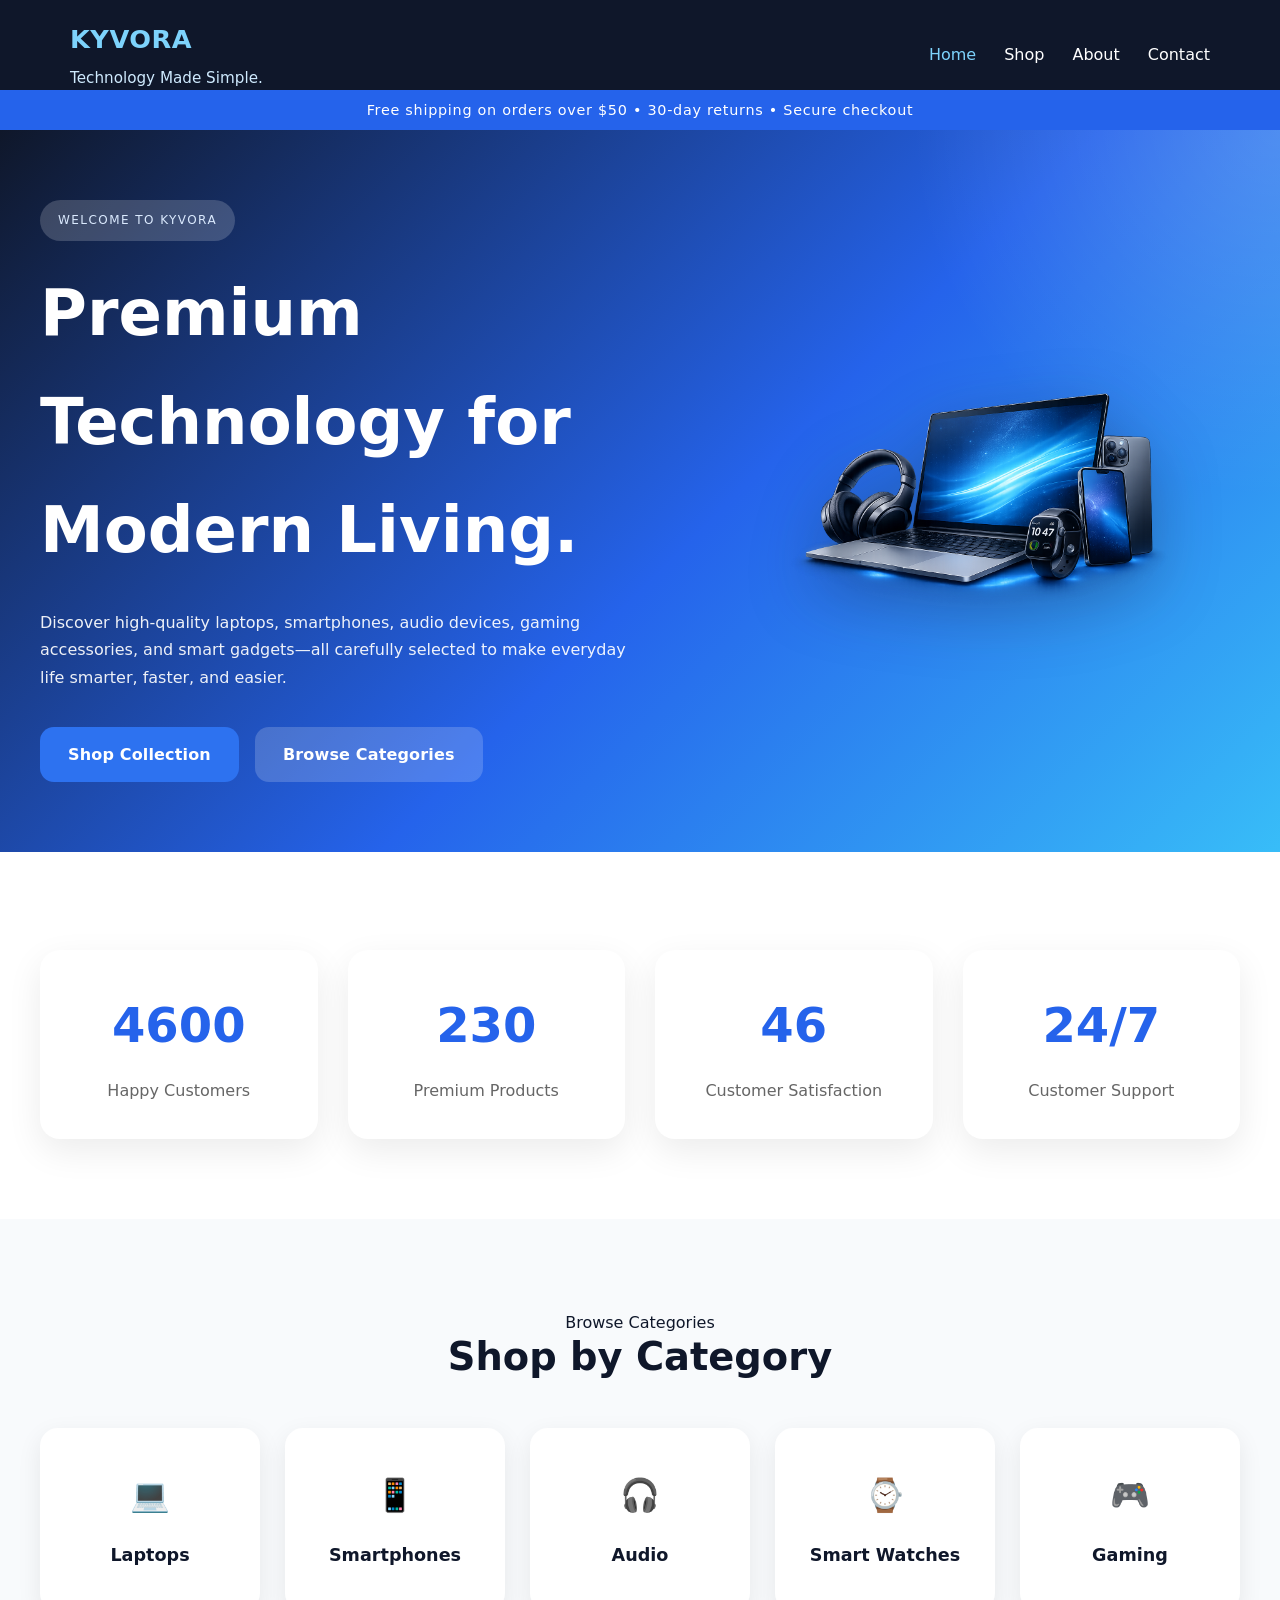
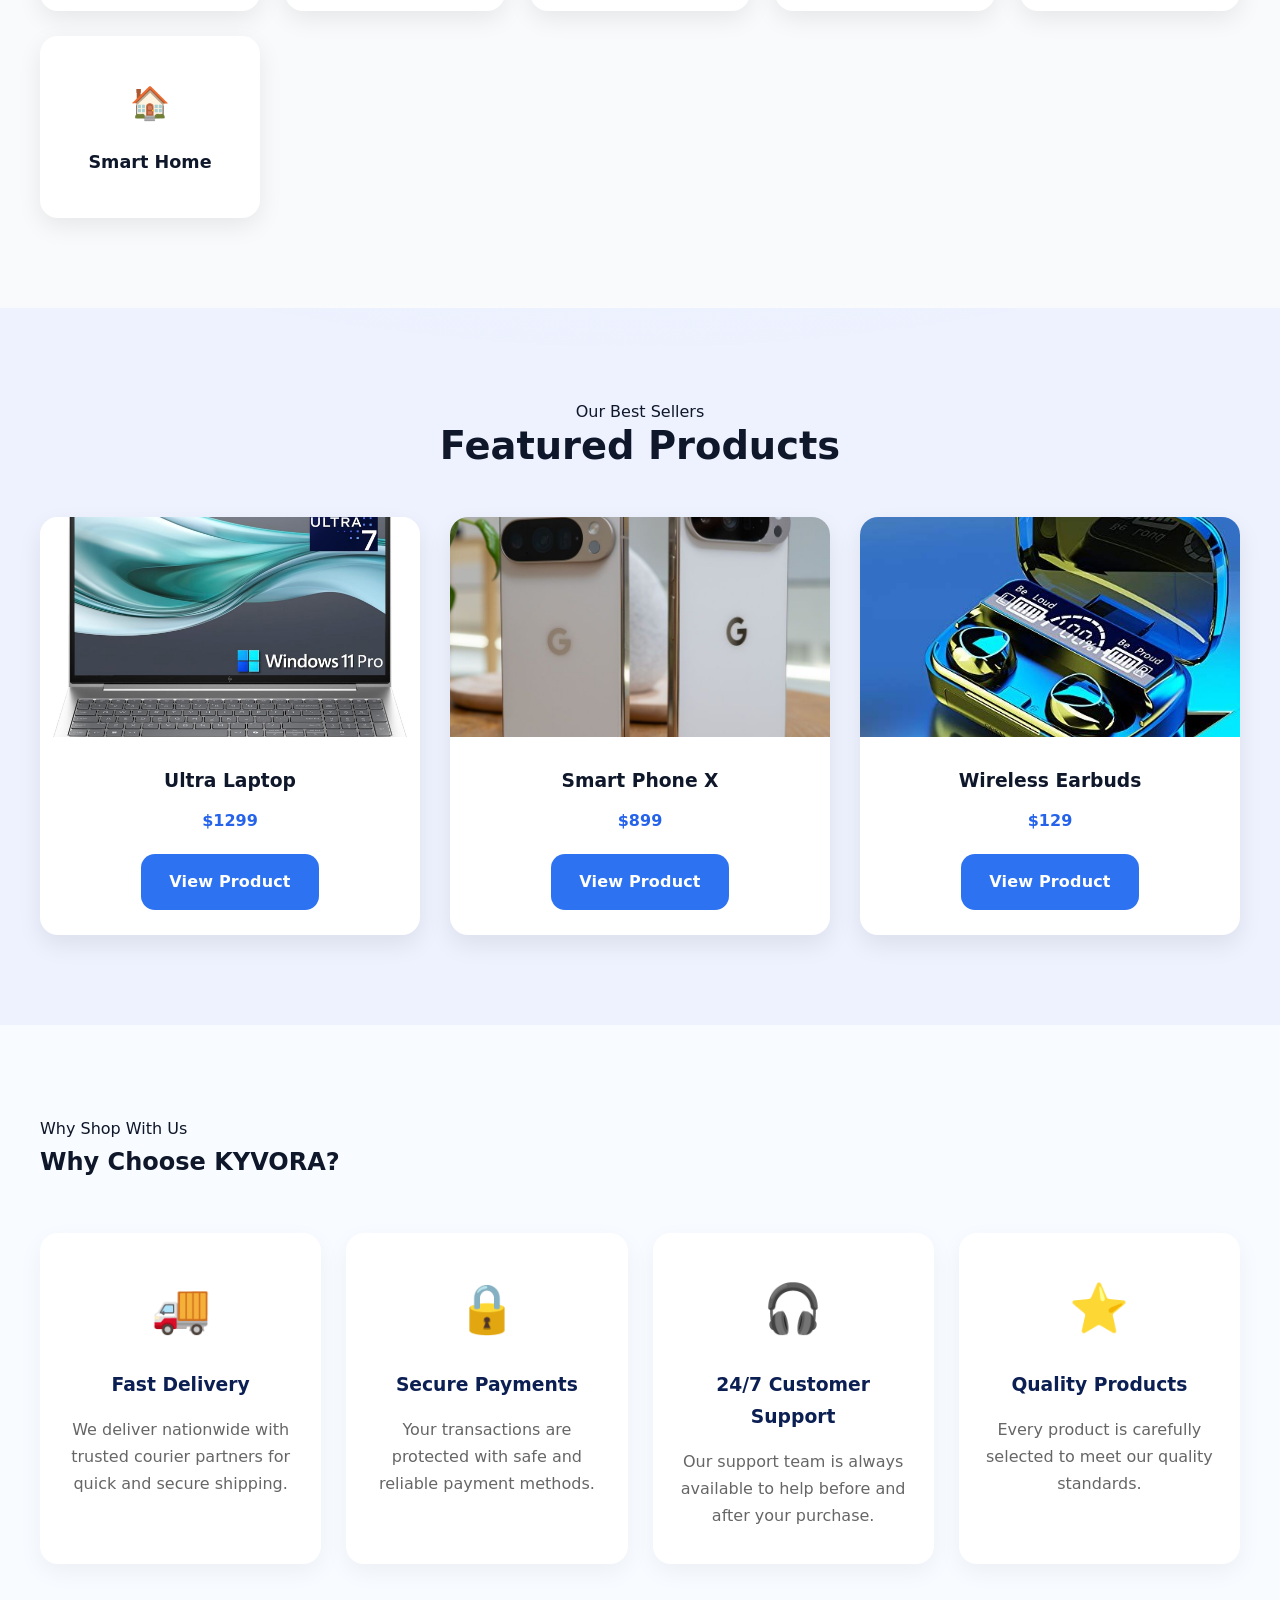
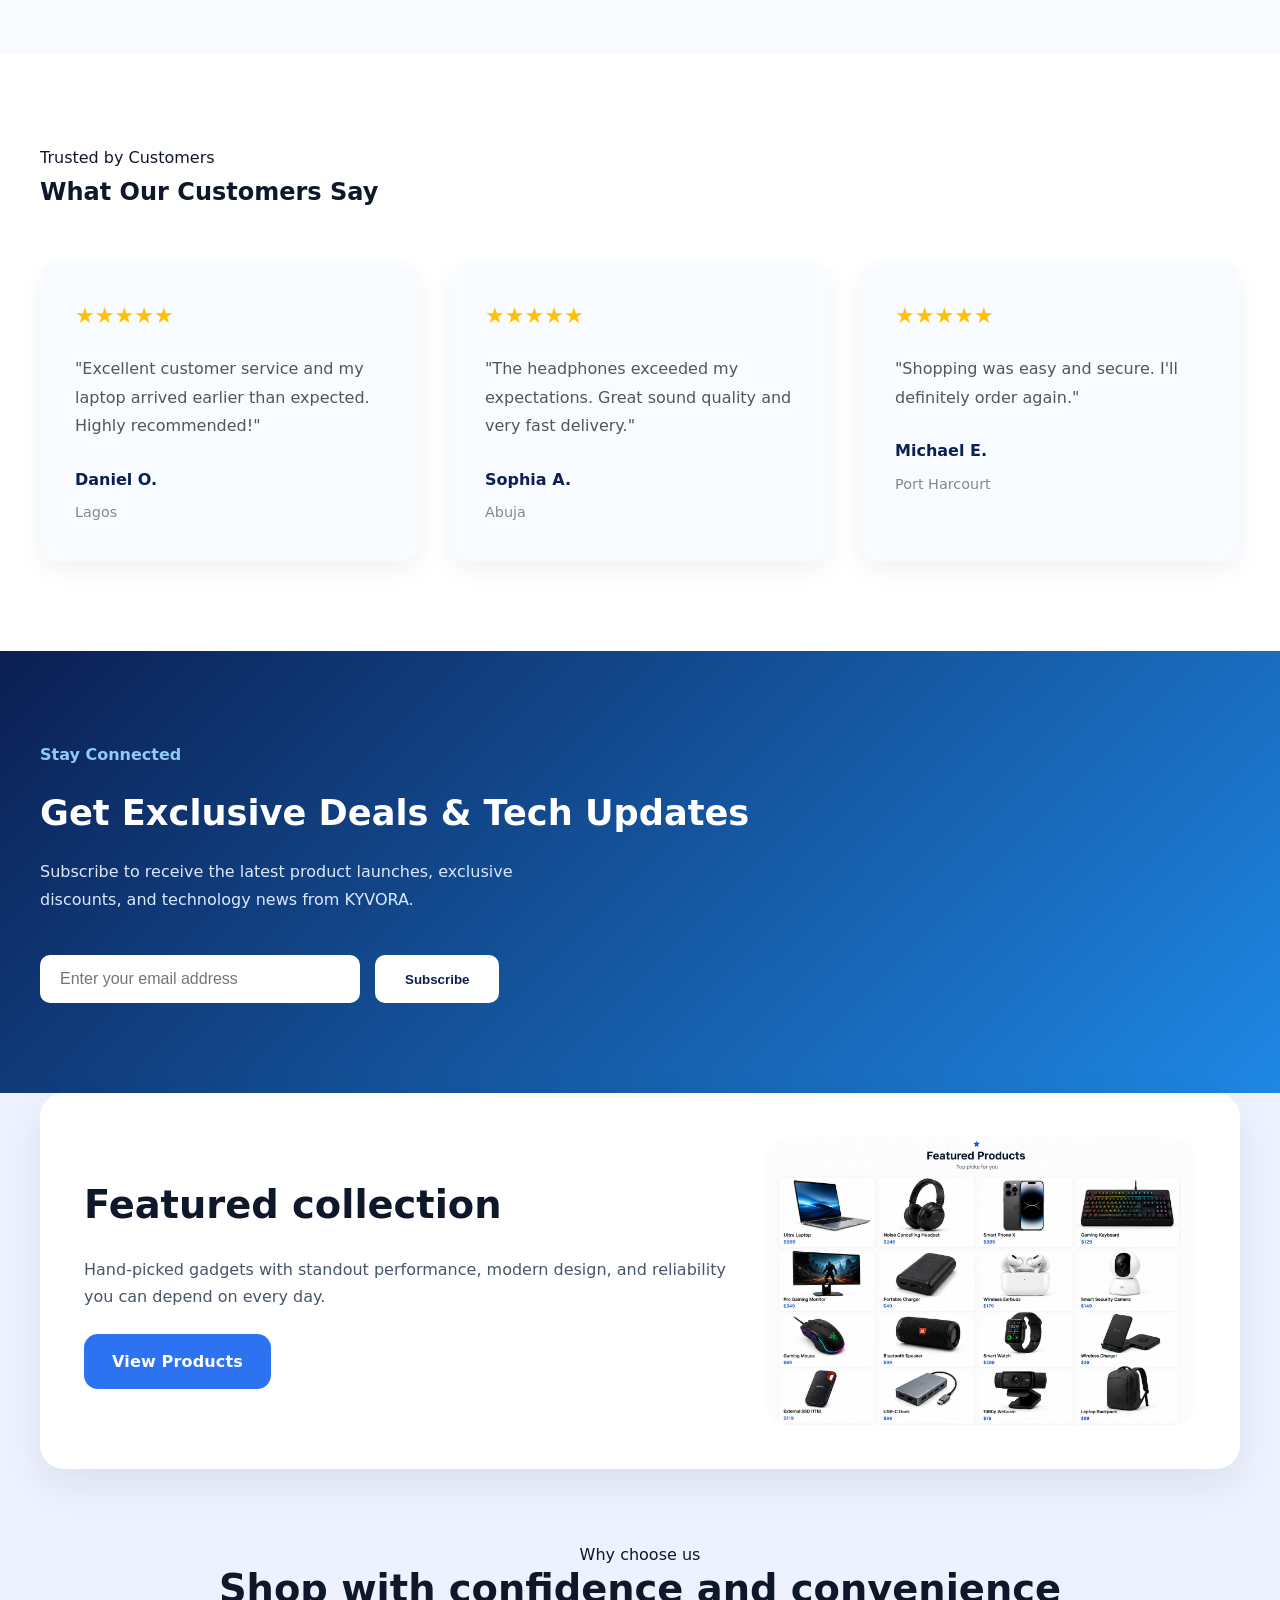
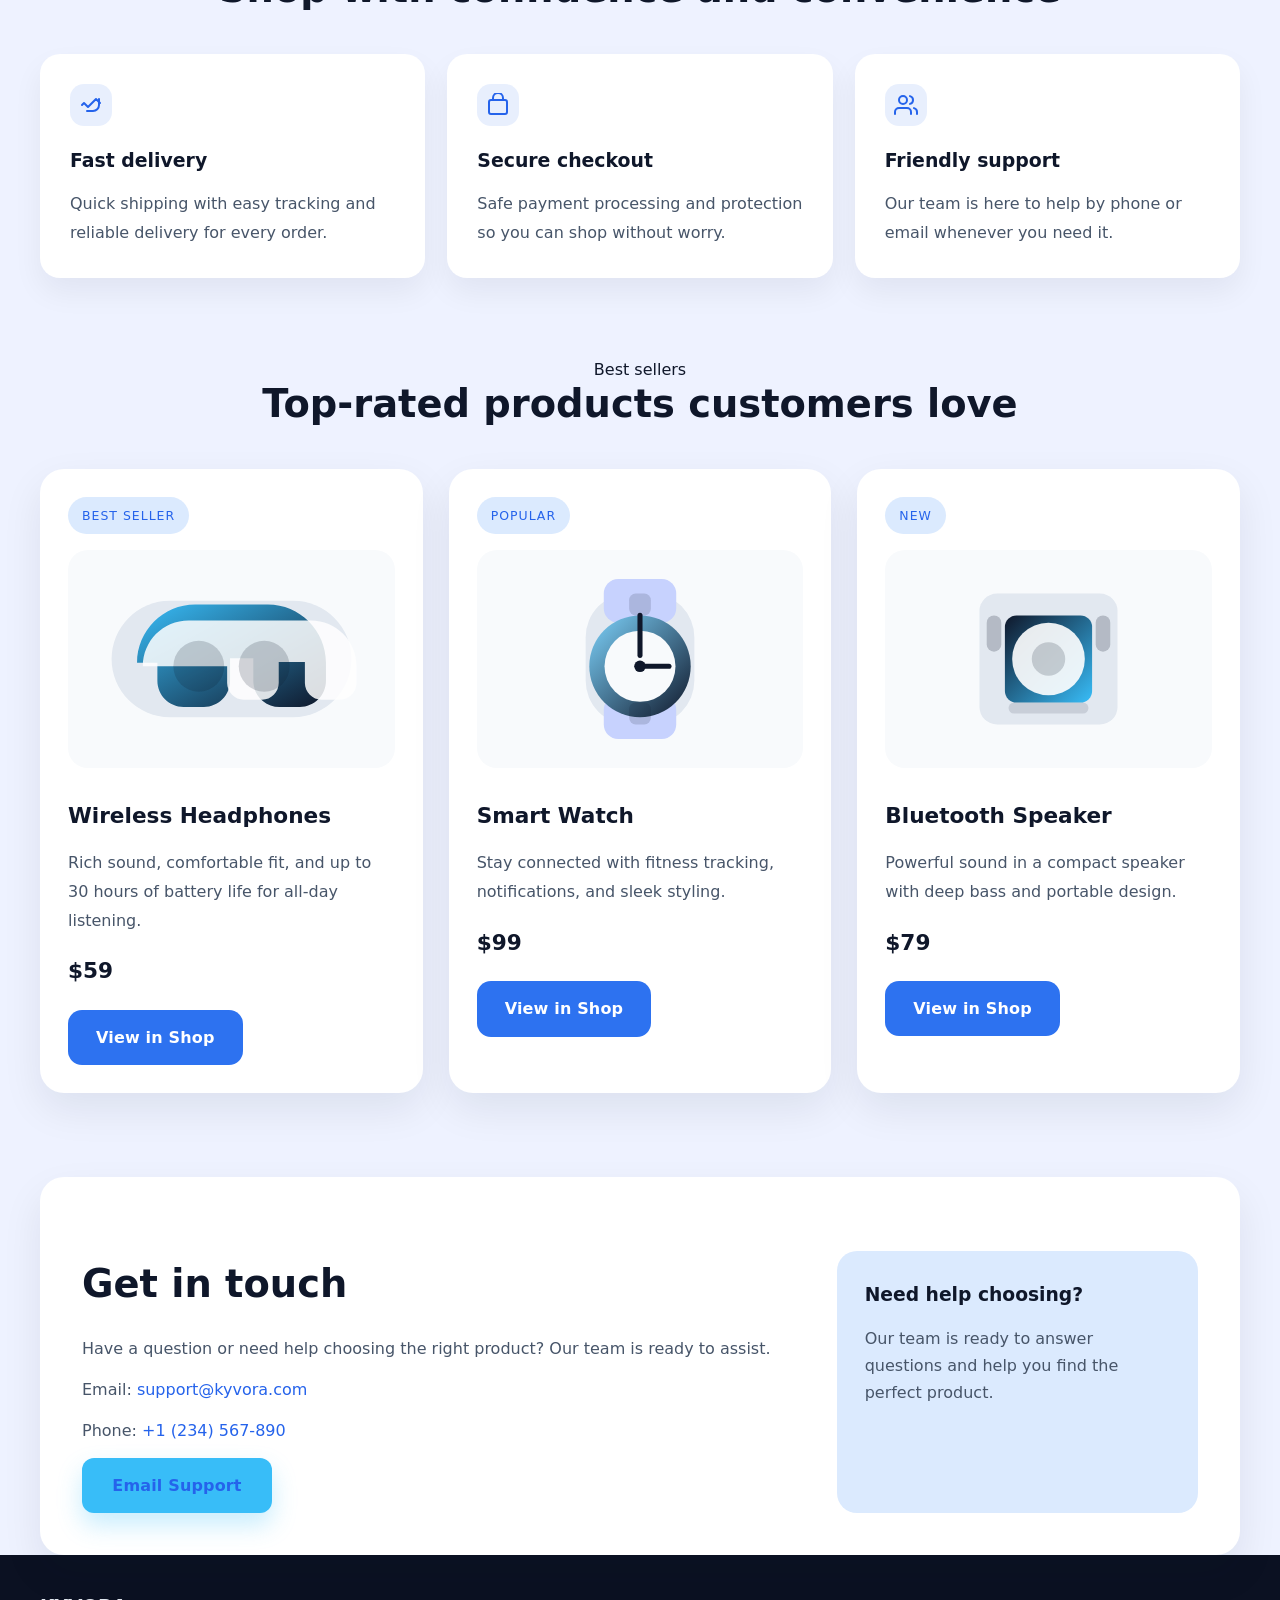
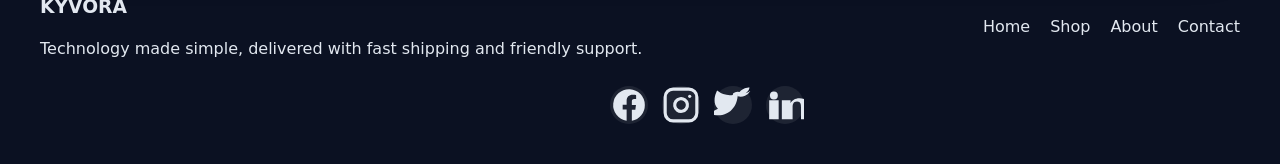
==== commit 61c4f7c9: "Enhance homepage with modern sections and animations" ====
--- a/index.html
+++ b/index.html
@@ -40,18 +40,24 @@
     <div class="container hero-content">
 
         <div class="hero-text">
-            <span class="hero-label">New arrivals</span>
-
-            <h2>Make technology feel effortless every day.</h2>
-
-            <p>
-                Explore premium wireless headphones, smart wearables,
-                and portable speakers designed to simplify your modern lifestyle.
-            </p>
+            <span class="hero-label">WELCOME TO KYVORA</span>
+
+            <h2>Premium Technology for Modern Living.</h2>
+
+<p>
+    Discover high-quality laptops, smartphones, audio devices,
+    gaming accessories, and smart gadgets—all carefully selected
+    to make everyday life smarter, faster, and easier.
+</p>
 
             <div class="hero-actions">
-                <a class="button" href="shop.html">Shop Now</a>
-                <a class="button button-secondary" href="about.html">Learn More</a>
+                <a class="button" href="shop.html">
+    Shop Collection
+</a>
+
+<a class="button button-secondary" href="#categories">
+    Browse Categories
+</a>
             </div>
         </div>
 
@@ -63,8 +69,234 @@
 </section>
 </header>
 
+<section class="stats reveal">
+
+    <div class="container stats-grid">
+
+        <div class="stat-box">
+            <h2 class="counter" data-target="10000">0</h2>
+            <p>Happy Customers</p>
+        </div>
+
+        <div class="stat-box">
+            <h2 class="counter" data-target="500">0</h2>
+            <p>Premium Products</p>
+        </div>
+
+        <div class="stat-box">
+            <h2 class="counter" data-target="98">0</h2>
+            <p>Customer Satisfaction</p>
+        </div>
+
+        <div class="stat-box">
+            <h2>24/7</h2>
+            <p>Customer Support</p>
+        </div>
+
+    </div>
+
+</section>
+
+<section class="categories reveal" id="categories">
+
+    <div class="container">
+
+        <div class="section-intro">
+            <p>Browse Categories</p>
+            <h2>Shop by Category</h2>
+        </div>
+
+        <div class="category-grid">
+
+            <a href="shop.html" class="category-card">
+                💻
+                <h3>Laptops</h3>
+            </a>
+
+            <a href="shop.html" class="category-card">
+                📱
+                <h3>Smartphones</h3>
+            </a>
+
+            <a href="shop.html" class="category-card">
+                🎧
+                <h3>Audio</h3>
+            </a>
+
+            <a href="shop.html" class="category-card">
+                ⌚
+                <h3>Smart Watches</h3>
+            </a>
+
+            <a href="shop.html" class="category-card">
+                🎮
+                <h3>Gaming</h3>
+            </a>
+
+            <a href="shop.html" class="category-card">
+                🏠
+                <h3>Smart Home</h3>
+            </a>
+
+        </div>
+
+    </div>
+
+</section>
+
+<section class="featured-products reveal">
+
+    <div class="container">
+
+        <div class="section-intro">
+            <p>Our Best Sellers</p>
+            <h2>Featured Products</h2>
+        </div>
+
+        <div class="featured-grid">
+
+            <div class="featured-card">
+                <img src="images/products/ultra-laptop.jpg" alt="Ultra Laptop">
+                <h3>Ultra Laptop</h3>
+                <p>$1299</p>
+                <a href="shop.html" class="button">View Product</a>
+            </div>
+
+            <div class="featured-card">
+                <img src="images/products/smartphone-x.jpg" alt="Smart Phone X">
+                <h3>Smart Phone X</h3>
+                <p>$899</p>
+                <a href="shop.html" class="button">View Product</a>
+            </div>
+
+            <div class="featured-card">
+                <img src="images/products/wireless-earbuds.jpg" alt="Wireless Earbuds">
+                <h3>Wireless Earbuds</h3>
+                <p>$129</p>
+                <a href="shop.html" class="button">View Product</a>
+            </div>
+
+        </div>
+
+    </div>
+
+</section>
+
+<section class="why-choose reveal">
+    <div class="container">
+        <div class="section-title">
+            <span>Why Shop With Us</span>
+            <h2>Why Choose KYVORA?</h2>
+        </div>
+
+        <div class="why-grid">
+
+            <div class="why-card">
+                <div class="why-icon">🚚</div>
+                <h3>Fast Delivery</h3>
+                <p>We deliver nationwide with trusted courier partners for quick and secure shipping.</p>
+            </div>
+
+            <div class="why-card">
+                <div class="why-icon">🔒</div>
+                <h3>Secure Payments</h3>
+                <p>Your transactions are protected with safe and reliable payment methods.</p>
+            </div>
+
+            <div class="why-card">
+                <div class="why-icon">🎧</div>
+                <h3>24/7 Customer Support</h3>
+                <p>Our support team is always available to help before and after your purchase.</p>
+            </div>
+
+            <div class="why-card">
+                <div class="why-icon">⭐</div>
+                <h3>Quality Products</h3>
+                <p>Every product is carefully selected to meet our quality standards.</p>
+            </div>
+
+        </div>
+    </div>
+</section>
+
+<section class="testimonials reveal">
+    <div class="container">
+
+        <div class="section-title">
+            <span>Trusted by Customers</span>
+            <h2>What Our Customers Say</h2>
+        </div>
+
+        <div class="testimonial-grid">
+
+            <div class="testimonial-card">
+                <div class="stars">★★★★★</div>
+                <p>
+                    "Excellent customer service and my laptop arrived earlier than expected.
+                    Highly recommended!"
+                </p>
+
+                <div class="customer">
+                    <h4>Daniel O.</h4>
+                    <span>Lagos</span>
+                </div>
+            </div>
+
+            <div class="testimonial-card">
+                <div class="stars">★★★★★</div>
+                <p>
+                    "The headphones exceeded my expectations. Great sound quality and very fast delivery."
+                </p>
+
+                <div class="customer">
+                    <h4>Sophia A.</h4>
+                    <span>Abuja</span>
+                </div>
+            </div>
+
+            <div class="testimonial-card">
+                <div class="stars">★★★★★</div>
+                <p>
+                    "Shopping was easy and secure. I'll definitely order again."
+                </p>
+
+                <div class="customer">
+                    <h4>Michael E.</h4>
+                    <span>Port Harcourt</span>
+                </div>
+            </div>
+
+        </div>
+
+    </div>
+</section>
+
+<section class="newsletter reveal">
+    <div class="container newsletter-box">
+
+        <div class="newsletter-text">
+            <span>Stay Connected</span>
+            <h2>Get Exclusive Deals & Tech Updates</h2>
+            <p>
+                Subscribe to receive the latest product launches, exclusive discounts,
+                and technology news from KYVORA.
+            </p>
+        </div>
+
+        <form class="newsletter-form">
+            <input
+                type="email"
+                placeholder="Enter your email address"
+                required
+            >
+            <button type="submit">Subscribe</button>
+        </form>
+
+    </div>
+</section>
+
 <main class="container">
-    <section class="highlight" id="about">
+    <section class="highlight reveal" id="about">
         <div>
             <h2>Featured collection</h2>
             <p>Hand-picked gadgets with standout performance, modern design, and reliability you can depend on every day.</p>
@@ -73,7 +305,7 @@
         <img src="images/featured.jpg" alt="Featured electronics collection" loading="lazy">
     </section>
 
-    <section class="features">
+    <section class="features reveal">
         <div class="section-intro">
             <p>Why choose us</p>
             <h2>Shop with confidence and convenience</h2>
@@ -114,7 +346,7 @@
         </div>
     </section>
 
-    <section class="products" id="shop">
+    <section class="products reveal" id="shop">
         <div class="section-intro">
             <p>Best sellers</p>
             <h2>Top-rated products customers love</h2>
@@ -149,7 +381,7 @@
         </div>
     </section>
 
-    <section class="contact" id="contact">
+    <section class="contact reveal" id="contact">
         <div class="contact-grid">
             <div>
                 <h2>Get in touch</h2>
@@ -211,6 +443,96 @@
             }
         });
     });
+
+    const navbar = document.querySelector("nav");
+
+window.addEventListener("scroll", () => {
+
+    if(window.scrollY > 60){
+
+        navbar.classList.add("scrolled");
+
+    }else{
+
+        navbar.classList.remove("scrolled");
+
+    }
+
+});
+
+const reveals = document.querySelectorAll(".reveal");
+
+function revealSections(){
+
+    reveals.forEach(section=>{
+
+        const windowHeight = window.innerHeight;
+
+        const top = section.getBoundingClientRect().top;
+
+        if(top < windowHeight - 100){
+
+            section.classList.add("active");
+
+        }
+
+    });
+
+}
+
+window.addEventListener("scroll", revealSections);
+
+revealSections();
+
+const counters = document.querySelectorAll(".counter");
+
+let started = false;
+
+window.addEventListener("scroll", () => {
+
+    const stats = document.querySelector(".stats");
+
+    if(!stats) return;
+
+    const top = stats.getBoundingClientRect().top;
+
+    if(top < window.innerHeight - 100 && !started){
+
+        started = true;
+
+        counters.forEach(counter=>{
+
+            const target = +counter.dataset.target;
+
+            let count = 0;
+
+            const speed = target / 100;
+
+            const update = ()=>{
+
+                if(count < target){
+
+                    count += speed;
+
+                    counter.innerText = Math.ceil(count);
+
+                    requestAnimationFrame(update);
+
+                }else{
+
+                    counter.innerText = target.toLocaleString()+"+";
+
+                }
+
+            }
+
+            update();
+
+        });
+
+    }
+
+});
 </script>
 </body>
 </html>
--- a/style.css
+++ b/style.css
@@ -45,11 +45,32 @@
     color: white;
 }
 
-nav {
+nav{
     display: flex;
     justify-content: space-between;
     align-items: center;
-    padding: 22px 0;
+
+    max-width: 1200px;
+    margin: 0 auto;
+
+    padding: 18px 30px;
+
+    position: fixed;
+    top: 0;
+    left: 0;
+    right: 0;
+
+    z-index: 1000;
+
+    transition: .35s ease;
+
+    background: transparent;
+}
+
+nav.scrolled{
+    background:rgba(15,23,42,.92);
+    backdrop-filter:blur(12px);
+    box-shadow:0 8px 25px rgba(0,0,0,.12);
 }
 
 .brand-wrap {
@@ -1674,3 +1695,313 @@
         padding: 16px;
     }
 }
+
+.categories{
+    padding:90px 20px;
+    background:#f8fafc;
+}
+
+.category-grid{
+    display:grid;
+    grid-template-columns:repeat(auto-fit,minmax(180px,1fr));
+    gap:25px;
+    margin-top:50px;
+}
+
+.category-card{
+    background:white;
+    border-radius:18px;
+    padding:40px 20px;
+    text-align:center;
+    text-decoration:none;
+    color:#0f172a;
+    font-size:2rem;
+    box-shadow:0 8px 25px rgba(0,0,0,.08);
+    transition:.3s;
+}
+
+.category-card h3{
+    margin-top:18px;
+    font-size:1.1rem;
+}
+
+.category-card:hover{
+    transform:translateY(-8px);
+    box-shadow:0 18px 40px rgba(37,99,235,.2);
+}
+
+.featured-products{
+    padding:90px 20px;
+}
+
+.featured-grid{
+    display:grid;
+    grid-template-columns:repeat(auto-fit,minmax(260px,1fr));
+    gap:30px;
+    margin-top:50px;
+}
+
+.featured-card{
+    background:#fff;
+    border-radius:18px;
+    overflow:hidden;
+    text-align:center;
+    box-shadow:0 10px 25px rgba(0,0,0,.08);
+    transition:.3s;
+}
+
+.featured-card:hover{
+    transform:translateY(-8px);
+    box-shadow:0 20px 40px rgba(0,0,0,.12);
+}
+
+.featured-card img{
+    width:100%;
+    height:220px;
+    object-fit:cover;
+}
+
+.featured-card h3{
+    margin:20px 0 10px;
+}
+
+.featured-card p{
+    color:#2563eb;
+    font-weight:bold;
+    margin-bottom:20px;
+}
+
+.featured-card .button{
+    margin-bottom:25px;
+}
+
+/* WHY CHOOSE */
+
+.why-choose{
+    padding:90px 0;
+    background:#f8fbff;
+}
+
+.why-grid{
+    display:grid;
+    grid-template-columns:repeat(auto-fit,minmax(220px,1fr));
+    gap:25px;
+    margin-top:50px;
+}
+
+.why-card{
+    background:#fff;
+    padding:35px 25px;
+    border-radius:18px;
+    text-align:center;
+    box-shadow:0 8px 25px rgba(0,0,0,.05);
+    transition:.3s;
+}
+
+.why-card:hover{
+    transform:translateY(-8px);
+    box-shadow:0 18px 35px rgba(0,0,0,.12);
+}
+
+.why-icon{
+    font-size:48px;
+    margin-bottom:20px;
+}
+
+.why-card h3{
+    margin-bottom:15px;
+    color:#0b1f53;
+}
+
+.why-card p{
+    color:#666;
+    line-height:1.7;
+}
+
+/* TESTIMONIALS */
+
+.testimonials{
+    padding:90px 0;
+    background:#fff;
+}
+
+.testimonial-grid{
+    display:grid;
+    grid-template-columns:repeat(auto-fit,minmax(300px,1fr));
+    gap:30px;
+    margin-top:50px;
+}
+
+.testimonial-card{
+    background:#f8fbff;
+    border-radius:18px;
+    padding:35px;
+    box-shadow:0 10px 25px rgba(0,0,0,.05);
+    transition:.3s;
+}
+
+.testimonial-card:hover{
+    transform:translateY(-8px);
+}
+
+.stars{
+    color:#ffc107;
+    font-size:22px;
+    margin-bottom:20px;
+}
+
+.testimonial-card p{
+    line-height:1.8;
+    color:#555;
+    margin-bottom:25px;
+}
+
+.customer h4{
+    color:#0b1f53;
+    margin-bottom:5px;
+}
+
+.customer span{
+    color:#888;
+    font-size:.9rem;
+}
+
+/* NEWSLETTER */
+
+.newsletter{
+    padding:90px 0;
+    background:linear-gradient(135deg,#0b1f53,#1e88e5);
+    color:#fff;
+}
+
+.newsletter-box{
+    display:flex;
+    justify-content:space-between;
+    align-items:center;
+    gap:40px;
+    flex-wrap:wrap;
+}
+
+.newsletter-text span{
+    color:#90caf9;
+    font-weight:600;
+}
+
+.newsletter-text h2{
+    margin:15px 0;
+    font-size:2.2rem;
+}
+
+.newsletter-text p{
+    max-width:520px;
+    color:#dbe9ff;
+    line-height:1.8;
+}
+
+.newsletter-form{
+    display:flex;
+    gap:15px;
+    flex-wrap:wrap;
+}
+
+.newsletter-form input{
+    padding:15px 20px;
+    width:320px;
+    border:none;
+    border-radius:10px;
+    font-size:1rem;
+    outline:none;
+}
+
+.newsletter-form button{
+    padding:15px 30px;
+    border:none;
+    border-radius:10px;
+    background:#fff;
+    color:#0b1f53;
+    font-weight:700;
+    cursor:pointer;
+    transition:.3s;
+}
+
+.newsletter-form button:hover{
+    background:#f5f5f5;
+    transform:translateY(-2px);
+}
+
+header{
+    padding-top:90px;
+}
+
+/* Reveal Animation */
+
+.reveal{
+    opacity:0;
+    transform:translateY(60px);
+    transition:all .8s ease;
+}
+
+.reveal.active{
+    opacity:1;
+    transform:translateY(0);
+}
+
+.stats{
+
+    background:#fff;
+
+    padding:80px 0;
+
+}
+
+.stats-grid{
+
+    display:grid;
+
+    grid-template-columns:repeat(4,1fr);
+
+    gap:30px;
+
+    text-align:center;
+
+}
+
+.stat-box{
+
+    background:white;
+
+    border-radius:20px;
+
+    padding:35px;
+
+    box-shadow:0 12px 35px rgba(0,0,0,.08);
+
+    transition:.35s;
+
+}
+
+.stat-box:hover{
+
+    transform:translateY(-8px);
+
+}
+
+.stat-box h2{
+
+    color:#2563eb;
+
+    font-size:3rem;
+
+    margin-bottom:10px;
+
+    font-weight:700;
+
+}
+
+.stat-box p{
+
+    color:#666;
+
+    font-size:1rem;
+
+}
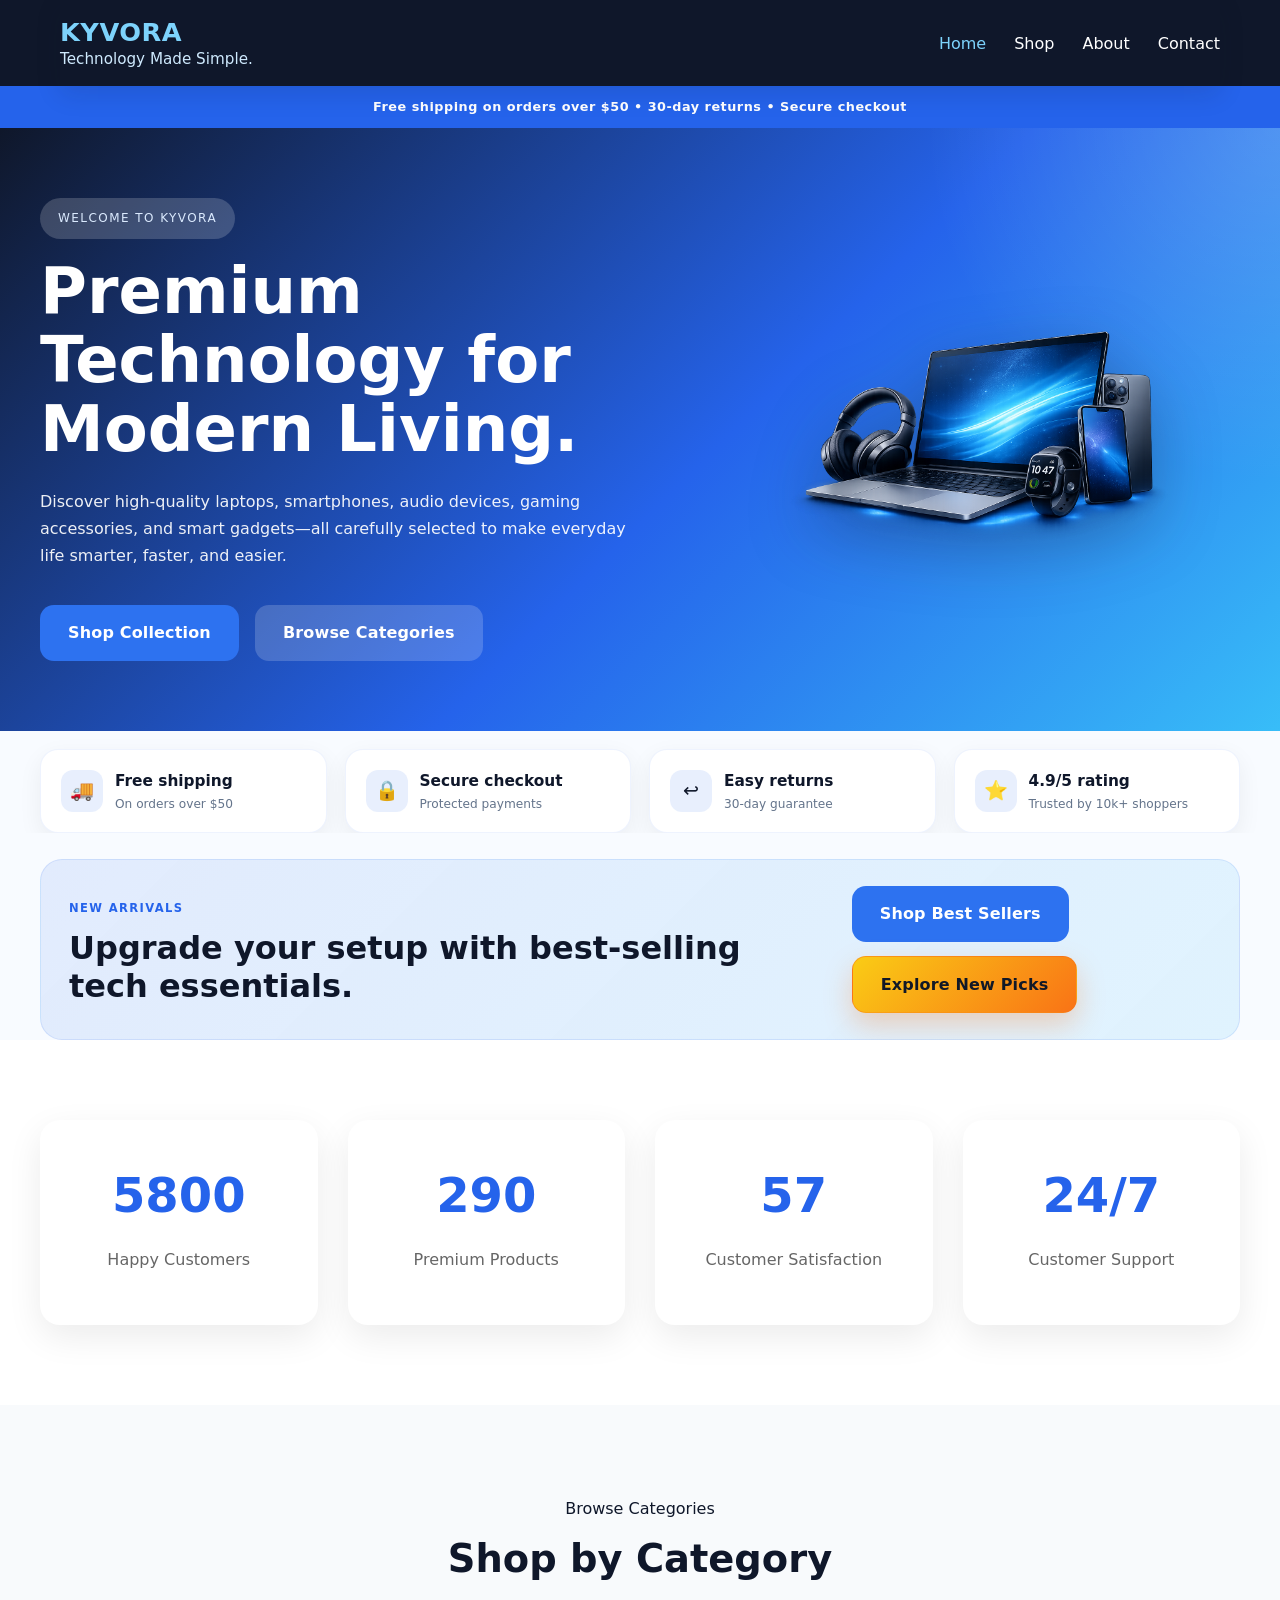
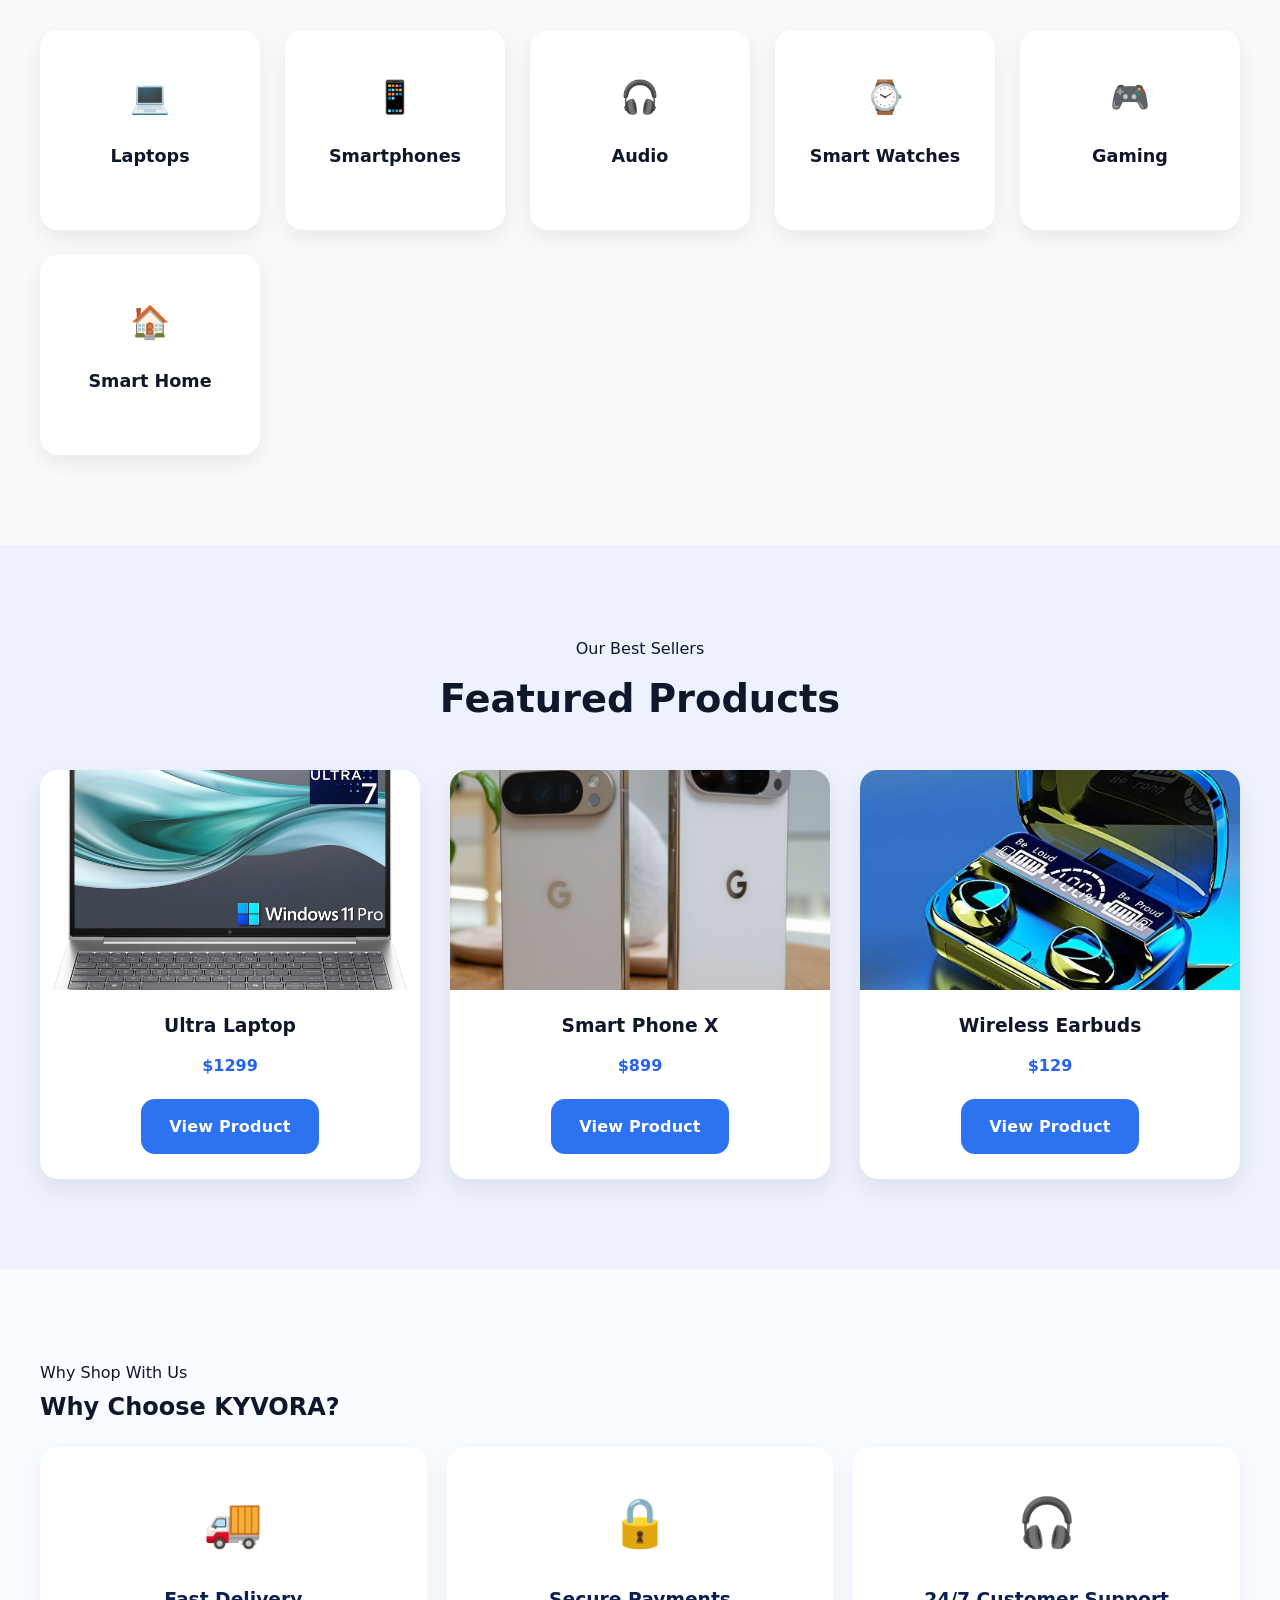
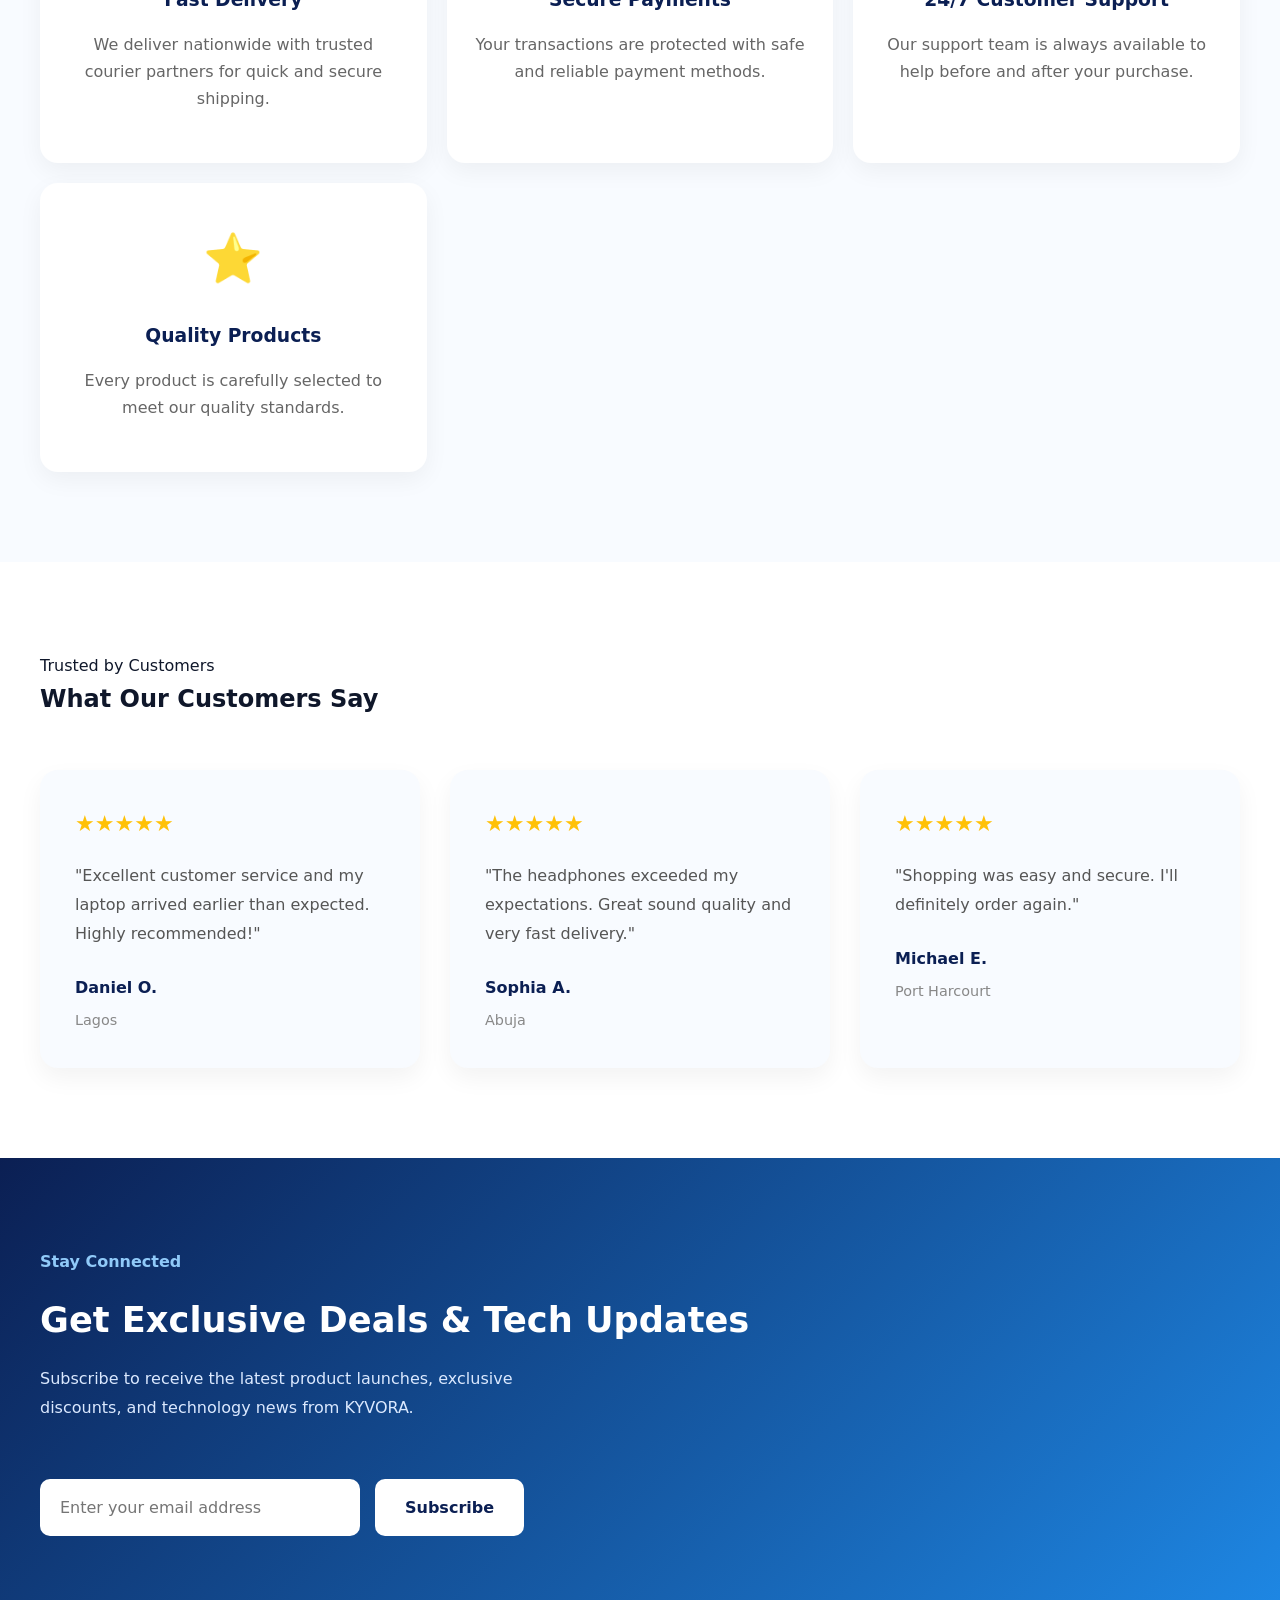
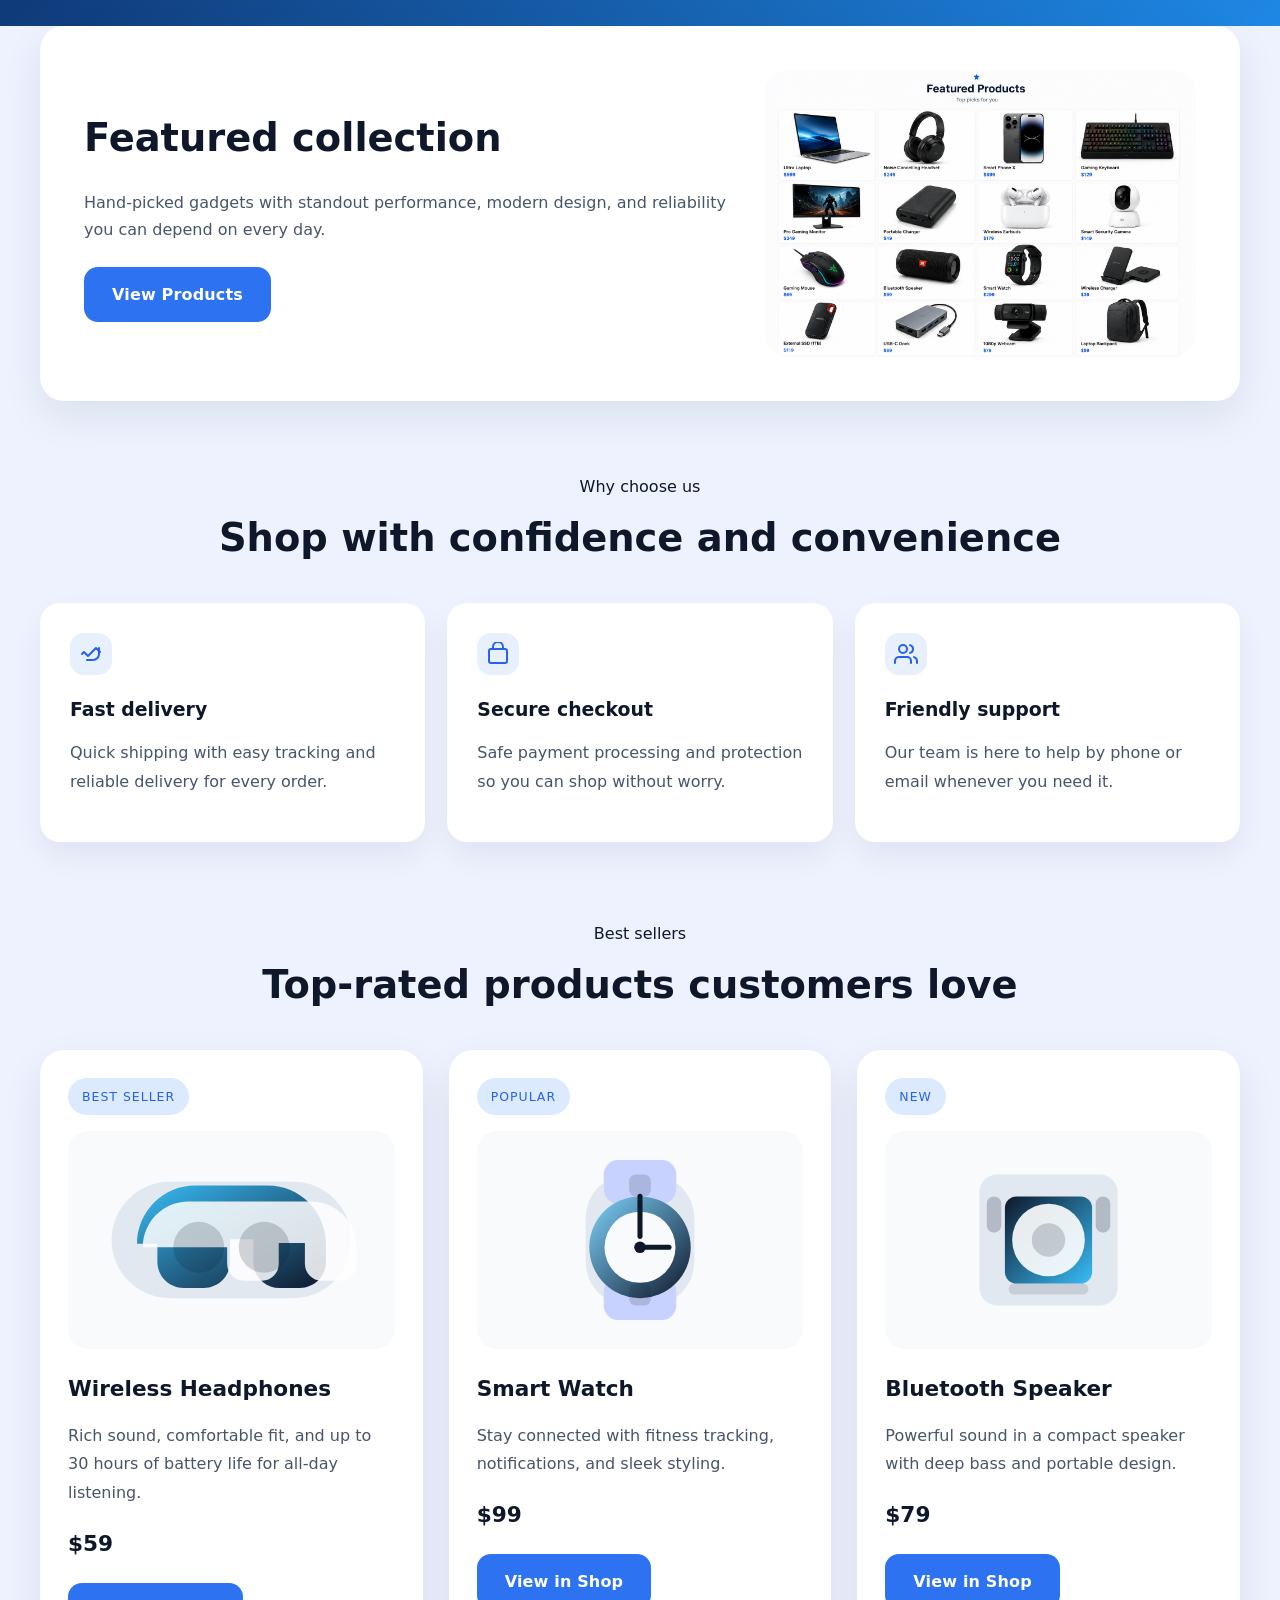
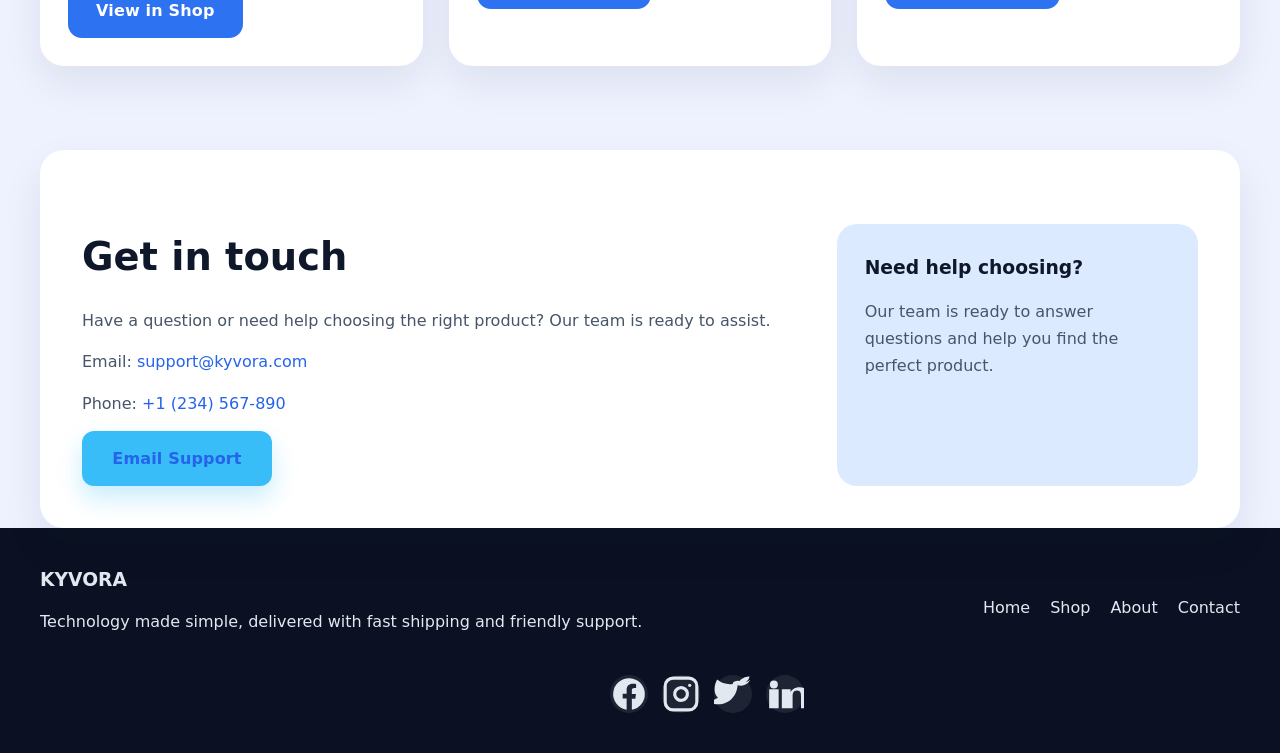
==== commit c66fd8c3: "Improve mobile responsiveness and layout" ====
--- a/index.html
+++ b/index.html
@@ -11,8 +11,6 @@
 <body>
 
 <header>
-    <div class="topbar">Free shipping on orders over $50 • 30-day returns • Secure checkout</div>
-
     <div class="container">
         <nav>
             <div class="brand-wrap">
@@ -32,9 +30,10 @@
                 <li><a href="about.html">About</a></li>
                 <li><a href="contact.html">Contact</a></li>
             </ul>
-            
         </nav>
     </div>
+
+    <div class="topbar">Free shipping on orders over $50 • 30-day returns • Secure checkout</div>
 
     <section class="hero hero-home" id="home">
     <div class="container hero-content">
@@ -68,6 +67,52 @@
     </div>
 </section>
 </header>
+
+<section class="trust-bar reveal">
+    <div class="container trust-grid">
+        <div class="trust-item">
+            <span class="trust-icon">🚚</span>
+            <div>
+                <strong>Free shipping</strong>
+                <small>On orders over $50</small>
+            </div>
+        </div>
+        <div class="trust-item">
+            <span class="trust-icon">🔒</span>
+            <div>
+                <strong>Secure checkout</strong>
+                <small>Protected payments</small>
+            </div>
+        </div>
+        <div class="trust-item">
+            <span class="trust-icon">↩️</span>
+            <div>
+                <strong>Easy returns</strong>
+                <small>30-day guarantee</small>
+            </div>
+        </div>
+        <div class="trust-item">
+            <span class="trust-icon">⭐</span>
+            <div>
+                <strong>4.9/5 rating</strong>
+                <small>Trusted by 10k+ shoppers</small>
+            </div>
+        </div>
+    </div>
+</section>
+
+<section class="promo-banner reveal">
+    <div class="container promo-box">
+        <div>
+            <span>New arrivals</span>
+            <h3>Upgrade your setup with best-selling tech essentials.</h3>
+        </div>
+        <div class="promo-actions">
+            <a class="button" href="shop.html">Shop Best Sellers</a>
+            <a class="button button-secondary" href="shop.html">Explore New Picks</a>
+        </div>
+    </div>
+</section>
 
 <section class="stats reveal">
 
--- a/style.css
+++ b/style.css
@@ -1,293 +1,433 @@
 ﻿:root {
-    color-scheme: light;
-    font-family: Inter, system-ui, -apple-system, BlinkMacSystemFont, "Segoe UI", sans-serif;
-    color: #0f172a;
-    background: #eef2ff;
-    --accent: #2563eb;
-    --accent-soft: #dbeafe;
-    --surface: #ffffff;
-    --surface-soft: #f8fafc;
-    --muted: #64748b;
+  --accent: #2563eb;
+  --accent-soft: #dbeafe;
+  --surface: #ffffff;
+  --surface-soft: #f8fafc;
+  --muted: #64748b;
+  --text: #0f172a;
+  --text-light: #475569;
+  --white: #ffffff;
+  --navy: #0f172a;
+  --navy-deep: #0b1122;
+  --danger: #ef4444;
+  --danger-dark: #dc2626;
+  --success-bg: #dcfce7;
+  --success-text: #166534;
+  --shadow: rgba(15, 23, 42, 0.08);
+  --shadow-strong: rgba(15, 23, 42, 0.16);
+  --warning: #fbbf24;
+  --hero-gradient: linear-gradient(135deg, #0f172a 0%, #2563eb 55%, #38bdf8 100%);
+  --cta-gradient: linear-gradient(135deg, rgba(37, 99, 235, 0.95) 0%, rgba(56, 189, 248, 0.95) 100%);
+  color-scheme: light;
+  font-family: Inter, system-ui, -apple-system, BlinkMacSystemFont, "Segoe UI", sans-serif;
+  color: var(--text);
+  background: #eef2ff;
 }
 
 * {
-    margin: 0;
-    padding: 0;
-    box-sizing: border-box;
+  box-sizing: border-box;
 }
 
 html {
-    scroll-behavior: smooth;
+  scroll-behavior: smooth;
 }
 
 body {
-    background: radial-gradient(circle at top, rgba(59, 130, 246, 0.12), transparent 30%), #eef2ff;
-    color: #0f172a;
-    line-height: 1.7;
+  margin: 0;
+  background: radial-gradient(circle at top, rgba(59, 130, 246, 0.12), transparent 30%), #eef2ff;
+  color: var(--text);
+  line-height: 1.7;
+  overflow-x: hidden;
+}
+
+img {
+  display: block;
+  max-width: 100%;
+  height: auto;
+}
+
+a {
+  color: inherit;
+}
+
+button,
+input,
+select,
+textarea {
+  font: inherit;
+}
+
+p,
+h1,
+h2,
+h3,
+h4 {
+  margin-top: 0;
 }
 
 .container {
-    width: min(1200px, 100% - 40px);
-    margin: 0 auto;
+  width: min(1200px, calc(100% - 40px));
+  margin: 0 auto;
 }
 
 .topbar {
-    background: var(--accent);
-    color: white;
-    text-align: center;
-    font-size: 0.9rem;
-    letter-spacing: 0.05em;
-    padding: 8px 0;
+  background: var(--accent);
+  color: var(--white);
+  text-align: center;
+  font-size: 0.8rem;
+  letter-spacing: 0.04em;
+  padding: 10px 20px;
+  font-weight: 600;
 }
 
 header {
-    background: #0f172a;
-    color: white;
-}
-
-nav{
-    display: flex;
-    justify-content: space-between;
-    align-items: center;
-
-    max-width: 1200px;
-    margin: 0 auto;
-
-    padding: 18px 30px;
-
-    position: fixed;
-    top: 0;
-    left: 0;
-    right: 0;
-
-    z-index: 1000;
-
-    transition: .35s ease;
-
-    background: transparent;
-}
-
-nav.scrolled{
-    background:rgba(15,23,42,.92);
-    backdrop-filter:blur(12px);
-    box-shadow:0 8px 25px rgba(0,0,0,.12);
+  background: var(--navy);
+  color: var(--white);
+}
+
+nav {
+  position: sticky;
+  top: 0;
+  z-index: 1000;
+  display: flex;
+  align-items: center;
+  justify-content: space-between;
+  gap: 20px;
+  width: min(1200px, calc(100% - 40px));
+  margin: 0 auto;
+  padding: 18px 0;
+  background: #0f172a;
+  transition: all 0.35s ease;
+  box-shadow: 0 8px 24px rgba(15, 23, 42, 0.12);
+}
+
+nav.scrolled {
+  background: #0f172a;
+  box-shadow: 0 8px 24px rgba(15, 23, 42, 0.12);
 }
 
 .brand-wrap {
-    display: flex;
-    flex-direction: column;
-    gap: 4px;
-}
-
-nav h1 {
-    color: #7dd3fc;
-    font-size: 1.6rem;
-    letter-spacing: 0.02em;
-    margin: 0;
-}
-
-.tagline {
-    color: #cfeafe;
-    font-size: 0.95rem;
-    font-weight: 500;
-    margin: 0;
+  display: flex;
+  flex-direction: column;
+  gap: 4px;
+  min-width: 0;
 }
 
 .brand-wrap a {
-    color: #7dd3fc;
-    text-decoration: none;
-    font-weight: 700;
+  color: #7dd3fc;
+  text-decoration: none;
+  font-weight: 700;
 }
 
 .brand-wrap a:hover,
 .brand-wrap a:focus-visible {
-    color: var(--accent-soft);
-    outline: none;
+  color: var(--accent-soft);
+  outline: none;
+}
+
+nav h1 {
+  margin: 0;
+  color: #7dd3fc;
+  font-size: clamp(1.3rem, 2vw, 1.6rem);
+  letter-spacing: 0.02em;
+  line-height: 1.1;
+}
+
+.tagline {
+  margin: 0;
+  color: #cfeafe;
+  font-size: 0.95rem;
+  font-weight: 500;
+  line-height: 1.2;
 }
 
 nav ul {
-    list-style: none;
-    display: flex;
-    gap: 28px;
-    flex-wrap: wrap;
+  display: flex;
+  align-items: center;
+  gap: 28px;
+  flex-wrap: wrap;
+  list-style: none;
+  padding: 0;
+  margin: 0;
+}
+
+nav li {
+  display: flex;
 }
 
 nav a {
-    color: white;
-    text-decoration: none;
-    font-weight: 500;
-    transition: color 0.2s ease;
+  color: var(--white);
+  text-decoration: none;
+  font-weight: 500;
+  transition: color 0.2s ease;
 }
 
 nav a:hover,
 nav a:focus-visible {
-    color: var(--accent-soft);
-    outline: none;
+  color: var(--accent-soft);
+  outline: none;
 }
 
 nav a[aria-current="page"] {
-    color: #7dd3fc;
+  color: #7dd3fc;
 }
 
 .menu-toggle {
-    display: none;
-    width: 36px;
-    height: 28px;
-    cursor: pointer;
-    flex-direction: column;
-    justify-content: space-between;
+  display: none;
+  width: 36px;
+  height: 28px;
+  flex-direction: column;
+  justify-content: space-between;
+  cursor: pointer;
+  flex-shrink: 0;
 }
 
 .menu-toggle span {
-    display: block;
-    width: 100%;
-    height: 4px;
-    background: white;
-    border-radius: 999px;
-    transition: transform 0.25s ease, opacity 0.25s ease;
+  display: block;
+  width: 100%;
+  height: 4px;
+  background: var(--white);
+  border-radius: 999px;
+  transition: transform 0.25s ease, opacity 0.25s ease;
 }
 
 #nav-toggle {
-    display: none;
+  display: none;
 }
 
 #nav-toggle:checked + .menu-toggle span:nth-child(1) {
-    transform: translateY(10px) rotate(45deg);
+  transform: translateY(10px) rotate(45deg);
 }
 
 #nav-toggle:checked + .menu-toggle span:nth-child(2) {
-    opacity: 0;
+  opacity: 0;
 }
 
 #nav-toggle:checked + .menu-toggle span:nth-child(3) {
-    transform: translateY(-10px) rotate(-45deg);
+  transform: translateY(-10px) rotate(-45deg);
 }
 
 .hero {
-    text-align: center;
-    padding: 90px 20px 100px;
-    background: linear-gradient(135deg, #0f172a 0%, #2563eb 55%, #38bdf8 100%);
-    color: white;
-    position: relative;
-    overflow: hidden;
+  position: relative;
+  overflow: hidden;
+  text-align: center;
+  padding: 90px 20px 100px;
+  background: var(--hero-gradient);
+  color: var(--white);
 }
 
 .hero::after {
-    content: "";
-    position: absolute;
-    inset: 0;
-    background: radial-gradient(circle at top right, rgba(255, 255, 255, 0.18), transparent 25%);
-    pointer-events: none;
+  content: "";
+  position: absolute;
+  inset: 0;
+  background: radial-gradient(circle at top right, rgba(255, 255, 255, 0.18), transparent 25%);
+  pointer-events: none;
 }
 
 .hero-content {
-    position: relative;
-    z-index: 1;
-}
-
+  position: relative;
+  z-index: 1;
+  max-width: 1200px;
+  margin: 0 auto;
+}
 
 .hero-label {
-    display: inline-block;
-    margin-bottom: 18px;
-    padding: 10px 18px;
-    border-radius: 999px;
-    background: rgba(255, 255, 255, 0.18);
-    color: #dbeafe;
-    text-transform: uppercase;
-    letter-spacing: 0.12em;
-    font-size: 0.75rem;
+  display: inline-block;
+  margin-bottom: 18px;
+  padding: 10px 18px;
+  border-radius: 999px;
+  background: rgba(255, 255, 255, 0.18);
+  color: #dbeafe;
+  text-transform: uppercase;
+  letter-spacing: 0.12em;
+  font-size: 0.75rem;
 }
 
 .hero h2 {
-    font-size: clamp(2.6rem, 5vw, 4.4rem);
-    margin-bottom: 24px;
-    max-width: 820px;
-    margin-left: auto;
-    margin-right: auto;
+  max-width: 820px;
+  margin: 0 auto 24px;
+  font-size: clamp(2.6rem, 5vw, 4.4rem);
+  line-height: 1.08;
 }
 
 .hero p {
-    font-size: clamp(1rem, 1.1vw, 1.25rem);
-    margin-bottom: 36px;
-    max-width: 680px;
-    margin-left: auto;
-    margin-right: auto;
-    color: rgba(255, 255, 255, 0.92);
+  max-width: 680px;
+  margin: 0 auto 36px;
+  font-size: clamp(1rem, 1.1vw, 1.25rem);
+  color: rgba(255, 255, 255, 0.92);
 }
 
 .hero-actions {
-    display: flex;
-    justify-content: center;
-    gap: 16px;
-    flex-wrap: wrap;
-}
-
-/* Homepage-only hero: add class="hero hero-home" in index.html. */
+  display: flex;
+  justify-content: center;
+  align-items: center;
+  gap: 16px;
+  flex-wrap: wrap;
+}
+
+.trust-bar {
+  padding: 18px 0 0;
+  background: #f8fbff;
+}
+
+.trust-grid {
+  display: grid;
+  grid-template-columns: repeat(4, minmax(0, 1fr));
+  gap: 18px;
+}
+
+.trust-item {
+  display: flex;
+  align-items: center;
+  gap: 12px;
+  padding: 18px 20px;
+  border-radius: 18px;
+  background: var(--white);
+  box-shadow: 0 8px 24px rgba(15, 23, 42, 0.06);
+  border: 1px solid rgba(37, 99, 235, 0.08);
+}
+
+.trust-icon {
+  display: inline-flex;
+  align-items: center;
+  justify-content: center;
+  width: 42px;
+  height: 42px;
+  border-radius: 12px;
+  background: rgba(37, 99, 235, 0.1);
+  font-size: 1.2rem;
+}
+
+.trust-item strong {
+  display: block;
+  font-size: 0.96rem;
+  color: var(--text);
+}
+
+.trust-item small {
+  display: block;
+  color: var(--muted);
+  font-size: 0.76rem;
+}
+
+.promo-banner {
+  padding: 26px 0 0;
+  background: #f8fbff;
+}
+
+.promo-box {
+  display: flex;
+  align-items: center;
+  justify-content: space-between;
+  gap: 22px;
+  padding: 26px 28px;
+  border-radius: 22px;
+  background: linear-gradient(135deg, rgba(37, 99, 235, 0.1), rgba(56, 189, 248, 0.12));
+  border: 1px solid rgba(37, 99, 235, 0.12);
+}
+
+.promo-box span {
+  display: inline-block;
+  margin-bottom: 10px;
+  color: var(--accent);
+  font-size: 0.72rem;
+  letter-spacing: 0.12em;
+  text-transform: uppercase;
+  font-weight: 700;
+}
+
+.promo-box h3 {
+  margin: 0;
+  font-size: clamp(1.4rem, 2.5vw, 2.1rem);
+  color: var(--text);
+  line-height: 1.2;
+}
+
+.promo-actions {
+  display: flex;
+  align-items: center;
+  gap: 14px;
+  flex-wrap: wrap;
+}
+
+.promo-actions .button-secondary {
+  background: linear-gradient(135deg, #facc15 0%, #f97316 100%);
+  color: #111827;
+  border: 1px solid rgba(249, 115, 22, 0.45);
+  box-shadow: 0 12px 28px rgba(249, 115, 22, 0.28);
+}
+
+.promo-actions .button-secondary:hover,
+.promo-actions .button-secondary:focus-visible {
+  background: linear-gradient(135deg, #f59e0b 0%, #ea580c 100%);
+  box-shadow: 0 18px 32px rgba(234, 88, 12, 0.35);
+}
+
 .hero-home {
-    text-align: left;
-    padding: 70px 20px;
+  text-align: left;
+  padding: 70px 20px;
 }
 
 .hero-home .hero-content {
-    display: grid;
-    grid-template-columns: minmax(0, 1fr) minmax(260px, 0.9fr);
-    align-items: center;
-    gap: clamp(28px, 5vw, 60px);
+  display: grid;
+  grid-template-columns: minmax(0, 1fr) minmax(260px, 0.9fr);
+  align-items: center;
+  gap: clamp(28px, 5vw, 60px);
 }
 
 .hero-home h2,
 .hero-home p {
-    margin-left: 0;
-    margin-right: 0;
+  margin-left: 0;
+  margin-right: 0;
 }
 
 .hero-home .hero-actions {
-    justify-content: flex-start;
+  justify-content: flex-start;
 }
 
 .hero-image {
-    display: flex;
-    justify-content: center;
-    align-items: center;
-    min-width: 0;
+  display: flex;
+  justify-content: center;
+  align-items: center;
+  min-width: 0;
 }
 
 .hero-image img {
-    width: min(100%, 480px);
-    height: auto;
-    display: block;
-    filter: drop-shadow(0 20px 32px rgba(15, 23, 42, 0.3));
-    animation: float 5s ease-in-out infinite;
+  width: min(100%, 480px);
+  height: auto;
+  display: block;
+  filter: drop-shadow(0 20px 32px rgba(15, 23, 42, 0.3));
+  animation: float 5s ease-in-out infinite;
 }
 
 .button,
 .hero button,
 .card button {
-    display: inline-flex;
-    align-items: center;
-    justify-content: center;
-    padding: 14px 28px;
-    border-radius: 14px;
-    border: none;
-    cursor: pointer;
-    font-size: 1rem;
-    font-weight: 600;
-    transition: transform 0.3s ease, box-shadow 0.3s ease, background-color 0.3s ease;
+  display: inline-flex;
+  align-items: center;
+  justify-content: center;
+  padding: 14px 28px;
+  border: none;
+  border-radius: 14px;
+  cursor: pointer;
+  font-size: 1rem;
+  font-weight: 600;
+  text-decoration: none;
+  transition: transform 0.3s ease, box-shadow 0.3s ease, background-color 0.3s ease;
 }
 
 .button {
-    background: #2d72f0;
-    color: white;
-    text-decoration: none;
-    font-weight: 700;
-    letter-spacing: 0.01em;
-    min-width: 160px;
+  background: #2d72f0;
+  color: var(--white);
+  font-weight: 700;
+  letter-spacing: 0.01em;
+  min-width: 160px;
 }
 
 .button-secondary {
-    background: rgba(255, 255, 255, 0.18);
-    color: white;
-    font-weight: 600;
+  background: rgba(255, 255, 255, 0.18);
+  color: var(--white);
+  font-weight: 600;
 }
 
 .button:hover,
@@ -298,1710 +438,1707 @@
 .hero button:focus-visible,
 .card button:hover,
 .card button:focus-visible {
-    transform: translateY(-2px);
-    box-shadow: 0 18px 30px rgba(15, 23, 42, 0.18);
+  transform: translateY(-2px);
+  box-shadow: 0 18px 30px rgba(15, 23, 42, 0.18);
+}
+
+.section-intro {
+  text-align: center;
+  margin-bottom: 44px;
 }
 
 .section-intro h2 {
-    font-size: clamp(1.95rem, 3vw, 3rem);
-    margin-bottom: 14px;
-    color: #0f172a;
-    line-height: 1.1;
-}
-
-.section-intro {
-    text-align: center;
-    margin-bottom: 44px;
+  margin-bottom: 14px;
+  font-size: clamp(1.95rem, 3vw, 3rem);
+  color: var(--text);
+  line-height: 1.1;
 }
 
 .highlight {
-    display: grid;
-    grid-template-columns: 1.2fr 0.8fr;
-    gap: 34px;
-    align-items: center;
-    background: var(--surface);
-    border-radius: 24px;
-    padding: 44px;
-    box-shadow: 0 16px 40px rgba(15, 23, 42, 0.08);
+  display: grid;
+  grid-template-columns: 1.2fr 0.8fr;
+  gap: 34px;
+  align-items: center;
+  background: var(--surface);
+  border-radius: 24px;
+  padding: 44px;
+  box-shadow: 0 16px 40px rgba(15, 23, 42, 0.08);
 }
 
 .highlight h2 {
-    font-size: clamp(1.9rem, 3vw, 2.5rem);
-    margin-bottom: 18px;
+  margin-bottom: 18px;
+  font-size: clamp(1.9rem, 3vw, 2.5rem);
 }
 
 .highlight p {
-    margin-bottom: 24px;
-    color: #475569;
+  margin-bottom: 24px;
+  color: var(--text-light);
 }
 
 .highlight img {
-    width: 100%;
-    border-radius: 24px;
-    max-height: 420px;
-    object-fit: cover;
+  width: 100%;
+  border-radius: 24px;
+  max-height: 420px;
+  object-fit: cover;
 }
 
 .features {
-    margin-top: 72px;
+  margin-top: 72px;
 }
 
 .feature-grid {
-    display: grid;
-    grid-template-columns: repeat(3, minmax(0, 1fr));
-    gap: 22px;
+  display: grid;
+  grid-template-columns: repeat(3, minmax(0, 1fr));
+  gap: 22px;
 }
 
 .feature-card {
-    background: var(--surface);
-    border-radius: 20px;
-    padding: 30px;
-    box-shadow: 0 14px 30px rgba(15, 23, 42, 0.06);
-    transition: transform 0.3s ease, box-shadow 0.3s ease;
+  background: var(--surface);
+  border-radius: 20px;
+  padding: 30px;
+  box-shadow: 0 14px 30px rgba(15, 23, 42, 0.06);
+  transition: transform 0.3s ease, box-shadow 0.3s ease;
 }
 
 .feature-card:hover,
 .feature-card:focus-within {
-    transform: translateY(-4px);
-    box-shadow: 0 20px 40px rgba(15, 23, 42, 0.12);
+  transform: translateY(-4px);
+  box-shadow: 0 20px 40px rgba(15, 23, 42, 0.12);
 }
 
 .feature-card h3 {
-    margin-bottom: 14px;
-    font-size: 1.18rem;
+  margin-bottom: 14px;
+  font-size: 1.18rem;
+}
+
+.feature-card p {
+  color: var(--text-light);
+  line-height: 1.8;
 }
 
 .feature-icon {
-    width: 42px;
-    height: 42px;
-    margin-bottom: 18px;
-    display: inline-flex;
-    align-items: center;
-    justify-content: center;
-    border-radius: 14px;
-    background: rgba(37, 99, 235, 0.1);
-    color: #2563eb;
+  display: inline-flex;
+  align-items: center;
+  justify-content: center;
+  width: 42px;
+  height: 42px;
+  margin-bottom: 18px;
+  border-radius: 14px;
+  background: rgba(37, 99, 235, 0.1);
+  color: #2563eb;
 }
 
 .feature-icon svg {
-    width: 24px;
-    height: 24px;
-}
-
-.feature-card p {
-    color: #475569;
-    line-height: 1.8;
+  width: 24px;
+  height: 24px;
 }
 
 .catalog-panel {
-    margin-top: 72px;
-    background: var(--surface);
-    border-radius: 24px;
-    padding: 40px;
-    box-shadow: 0 16px 40px rgba(15, 23, 42, 0.08);
+  margin-top: 72px;
+  background: var(--surface);
+  border-radius: 24px;
+  padding: 40px;
+  box-shadow: 0 16px 40px rgba(15, 23, 42, 0.08);
 }
 
 .catalog-top {
-    display: flex;
-    align-items: center;
-    justify-content: space-between;
-    gap: 20px;
-    margin-bottom: 32px;
-    flex-wrap: wrap;
+  display: flex;
+  align-items: center;
+  justify-content: space-between;
+  gap: 20px;
+  margin-bottom: 32px;
+  flex-wrap: wrap;
+}
+
+.catalog-panel .section-intro {
+  text-align: left;
+  margin-bottom: 24px;
+}
+
+.catalog-panel .section-intro h2 {
+  font-size: clamp(2rem, 2.4vw, 3rem);
 }
 
 .filter-group {
-    display: flex;
-    flex-wrap: wrap;
-    gap: 10px;
-    align-items: center;
+  display: flex;
+  flex-wrap: wrap;
+  gap: 10px;
+  align-items: center;
 }
 
 .category-button {
-    border: 1px solid rgba(37, 99, 235, 0.18);
-    background: rgba(37, 99, 235, 0.06);
-    color: #1d4ed8;
-    border-radius: 999px;
-    padding: 10px 16px;
-    cursor: pointer;
-    font-size: 0.92rem;
-    transition: transform 0.25s ease, background-color 0.25s ease, color 0.25s ease, border-color 0.25s ease;
+  border: 1px solid rgba(37, 99, 235, 0.18);
+  background: rgba(37, 99, 235, 0.06);
+  color: #1d4ed8;
+  border-radius: 999px;
+  padding: 10px 16px;
+  cursor: pointer;
+  font-size: 0.92rem;
+  transition: transform 0.25s ease, background-color 0.25s ease, color 0.25s ease, border-color 0.25s ease;
 }
 
 .category-button:hover,
 .category-button:focus-visible,
 .category-button.active {
-    background: rgba(37, 99, 235, 0.16);
-    color: #1e40af;
-    border-color: rgba(37, 99, 235, 0.28);
-    transform: translateY(-1px);
+  background: rgba(37, 99, 235, 0.16);
+  color: #1e40af;
+  border-color: rgba(37, 99, 235, 0.28);
+  transform: translateY(-1px);
 }
 
 .search-sort {
-    display: flex;
-    gap: 14px;
-    align-items: center;
-    flex-wrap: wrap;
-    width: min(100%, 560px);
+  display: flex;
+  align-items: center;
+  gap: 14px;
+  flex-wrap: wrap;
+  width: min(100%, 560px);
 }
 
 .search-bar,
 .sort-select {
-    border: 1px solid #cbd5e1;
-    border-radius: 14px;
-    padding: 12px 16px;
-    background: white;
-    color: #0f172a;
-    font-size: 0.98rem;
-    min-width: 180px;
-    transition: border-color 0.25s ease, box-shadow 0.25s ease;
+  border: 1px solid #cbd5e1;
+  border-radius: 14px;
+  padding: 12px 16px;
+  background: var(--white);
+  color: var(--text);
+  font-size: 0.98rem;
+  min-width: 180px;
+  transition: border-color 0.25s ease, box-shadow 0.25s ease;
 }
 
 .search-bar:focus,
 .sort-select:focus {
-    border-color: #2563eb;
-    box-shadow: 0 0 0 4px rgba(37, 99, 235, 0.08);
-    outline: none;
-}
-
-.catalog-panel .section-intro {
-    text-align: left;
-    margin-bottom: 24px;
-}
-
-.catalog-panel .section-intro h2 {
-    font-size: clamp(2rem, 2.4vw, 3rem);
+  border-color: #2563eb;
+  box-shadow: 0 0 0 4px rgba(37, 99, 235, 0.08);
+  outline: none;
 }
 
 .shop-hero {
-    padding: 96px 20px 110px;
+  padding: 96px 20px 110px;
 }
 
 .shop-grid {
-    display: grid;
-    grid-template-columns: repeat(4, minmax(240px, 1fr));
-    gap: 24px;
+  display: grid;
+  grid-template-columns: repeat(4, minmax(240px, 1fr));
+  gap: 24px;
 }
 
 .no-results {
-    padding: 28px 18px;
-    border-radius: 20px;
-    background: #f8fafc;
-    color: #475569;
-    font-size: 1rem;
-    text-align: center;
-    margin-top: 18px;
-    border: 1px solid #e2e8f0;
+  padding: 28px 18px;
+  border-radius: 20px;
+  background: #f8fafc;
+  color: #475569;
+  font-size: 1rem;
+  text-align: center;
+  margin-top: 18px;
+  border: 1px solid #e2e8f0;
 }
 
 .product-card {
-    background: var(--surface);
-    border-radius: 24px;
-    padding: 26px;
-    box-shadow: 0 16px 35px rgba(15, 23, 42, 0.08);
-    transition: transform 0.3s ease, box-shadow 0.3s ease;
-    display: flex;
-    flex-direction: column;
-    justify-content: space-between;
+  position: relative;
+  display: flex;
+  flex-direction: column;
+  justify-content: space-between;
+  min-height: 520px;
+  background: var(--surface);
+  border-radius: 24px;
+  padding: 26px;
+  box-shadow: 0 16px 35px rgba(15, 23, 42, 0.08);
+  transition: transform 0.3s ease, box-shadow 0.3s ease;
 }
 
 .product-card:hover,
 .product-card:focus-within {
-    transform: translateY(-8px);
-    box-shadow: 0 28px 60px rgba(15, 23, 42, 0.16);
+  transform: translateY(-8px);
+  box-shadow: 0 28px 60px rgba(15, 23, 42, 0.16);
 }
 
 .product-card img {
-    width: 100%;
-    height: 220px;
-    object-fit: cover;
-    border-radius: 20px;
-    margin-bottom: 22px;
+  width: 100%;
+  height: 220px;
+  object-fit: cover;
+  border-radius: 20px;
+  margin-bottom: 22px;
 }
 
 .product-image-wrapper {
-    width: 100%;
-    height: 220px;
-    border-radius: 20px;
-    overflow: hidden;
-    background: linear-gradient(180deg, #f8fafc, #ffffff);
-    display: block;
+  width: 100%;
+  height: 220px;
+  border-radius: 20px;
+  overflow: hidden;
+  background: linear-gradient(180deg, #f8fafc, #ffffff);
+  display: block;
 }
 
 .product-image-wrapper img {
-    width: 100%;
-    height: 100%;
-    object-fit: cover;
-    display: block;
-    transition: transform 0.4s ease;
+  width: 100%;
+  height: 100%;
+  object-fit: cover;
+  display: block;
+  transition: transform 0.4s ease;
 }
 
 .product-card:hover .product-image-wrapper img,
 .product-card:focus-within .product-image-wrapper img {
-    transform: scale(1.06);
-}
-
-/* Ensure all product cards share a consistent height */
-.product-card {
-    min-height: 520px;
-}
-
-@media (max-width: 900px) {
-    .product-card { min-height: 460px; }
-}
-
-@media (max-width: 560px) {
-    .product-card { min-height: auto; }
-    .product-image-wrapper { height: 200px; }
-}
-
-/* Icon backgrounds per category */
-.product-image-wrapper[data-icon="laptops"] { background-image: url('images/icons/laptops.svg'); background-position: center; background-repeat: no-repeat; background-size: 48px; }
-.product-image-wrapper[data-icon="smartphones"] { background-image: url('images/icons/smartphones.svg'); background-position: center; background-repeat: no-repeat; background-size: 48px; }
-.product-image-wrapper[data-icon="accessories"] { background-image: url('images/icons/accessories.svg'); background-position: center; background-repeat: no-repeat; background-size: 48px; }
-.product-image-wrapper[data-icon="audio"] { background-image: url('images/icons/audio.svg'); background-position: center; background-repeat: no-repeat; background-size: 48px; }
-.product-image-wrapper[data-icon="gaming"] { background-image: url('images/icons/gaming.svg'); background-position: center; background-repeat: no-repeat; background-size: 48px; }
-.product-image-wrapper[data-icon="smart-home"] { background-image: url('images/icons/smart-home.svg'); background-position: center; background-repeat: no-repeat; background-size: 48px; }
-.product-image-wrapper { background-image: url('images/icons/default.svg'); background-position: center; background-repeat: no-repeat; background-size: 48px; }
+  transform: scale(1.06);
+}
+
+.product-image-wrapper[data-icon="laptops"] { background-image: url("images/icons/laptops.svg"); background-position: center; background-repeat: no-repeat; background-size: 48px; }
+.product-image-wrapper[data-icon="smartphones"] { background-image: url("images/icons/smartphones.svg"); background-position: center; background-repeat: no-repeat; background-size: 48px; }
+.product-image-wrapper[data-icon="accessories"] { background-image: url("images/icons/accessories.svg"); background-position: center; background-repeat: no-repeat; background-size: 48px; }
+.product-image-wrapper[data-icon="audio"] { background-image: url("images/icons/audio.svg"); background-position: center; background-repeat: no-repeat; background-size: 48px; }
+.product-image-wrapper[data-icon="gaming"] { background-image: url("images/icons/gaming.svg"); background-position: center; background-repeat: no-repeat; background-size: 48px; }
+.product-image-wrapper[data-icon="smart-home"] { background-image: url("images/icons/smart-home.svg"); background-position: center; background-repeat: no-repeat; background-size: 48px; }
+.product-image-wrapper { background-image: url("images/icons/default.svg"); background-position: center; background-repeat: no-repeat; background-size: 48px; }
 
 .product-card h3 {
-    margin-bottom: 12px;
-    font-size: 1.2rem;
+  margin-bottom: 12px;
+  font-size: 1.2rem;
 }
 
 .product-copy {
-    color: #475569;
-    line-height: 1.8;
-    margin-bottom: 18px;
+  color: var(--text-light);
+  line-height: 1.8;
+  margin-bottom: 18px;
 }
 
 .product-actions {
-    display: flex;
-    gap: 12px;
-    flex-wrap: wrap;
-    margin-top: auto;
-}
-
-.product-actions .button {
-    flex: 1 1 160px;
-}
-
+  display: flex;
+  align-items: center;
+  gap: 12px;
+  flex-wrap: wrap;
+  margin-top: auto;
+}
+
+.product-actions .button,
 .product-actions .button-secondary {
-    flex: 1 1 160px;
-}
-
-@media (max-width: 900px) {
-    .shop-grid {
-        grid-template-columns: repeat(2, minmax(220px, 1fr));
-    }
-
-    .catalog-top {
-        align-items: stretch;
-        gap: 16px;
-    }
-
-    .search-sort {
-        width: 100%;
-    }
-}
-
-@media (max-width: 760px) {
-    .catalog-panel {
-        padding: 28px;
-    }
-
-    .shop-grid {
-        grid-template-columns: 1fr;
-    }
-
-    .category-button {
-        padding: 10px 14px;
-    }
-
-    .section-intro {
-        text-align: center;
-    }
-
-    .catalog-top {
-        justify-content: center;
-    }
-}
-
-@media (max-width: 560px) {
-    .catalog-panel {
-        padding: 20px;
-    }
-
-    .search-bar,
-    .sort-select {
-        min-width: 100%;
-    }
-
-    .category-button {
-        padding: 10px 12px;
-    }
-
-    .product-actions {
-        flex-direction: column;
-    }
-
-    .product-actions .button,
-    .product-actions .button-secondary {
-        flex-basis: auto;
-        width: 100%;
-    }
+  flex: 1 1 160px;
+}
+
+.product-rating {
+  color: var(--warning);
+  font-size: 0.9rem;
+  margin: 8px 0;
+}
+
+.stock-badge {
+  display: inline-block;
+  margin: 8px 0;
+  padding: 4px 10px;
+  background: var(--success-bg);
+  color: var(--success-text);
+  border-radius: 999px;
+  font-size: 0.8rem;
+  font-weight: 600;
+}
+
+.sale-badge {
+  position: absolute;
+  top: 9px;
+  left: 10px;
+  background: var(--danger);
+  color: var(--white);
+  padding: 6px 12px;
+  border-radius: 999px;
+  font-size: 0.55rem;
+  font-weight: 700;
 }
 
 .products {
-    margin-top: 78px;
+  margin-top: 78px;
 }
 
 .product-grid {
-    display: grid;
-    grid-template-columns: repeat(3, minmax(0, 1fr));
-    gap: 26px;
+  display: grid;
+  grid-template-columns: repeat(3, minmax(0, 1fr));
+  gap: 26px;
 }
 
 .card {
-    background: var(--surface);
-    border-radius: 24px;
-    box-shadow: 0 16px 40px rgba(15, 23, 42, 0.08);
-    padding: 28px;
-    text-align: left;
-    transition: transform 0.3s ease, box-shadow 0.3s ease;
-    position: relative;
+  position: relative;
+  background: var(--surface);
+  border-radius: 24px;
+  box-shadow: 0 16px 40px rgba(15, 23, 42, 0.08);
+  padding: 28px;
+  text-align: left;
+  transition: transform 0.3s ease, box-shadow 0.3s ease;
 }
 
 .card:hover,
 .card:focus-within {
-    transform: translateY(-8px);
-    box-shadow: 0 28px 70px rgba(15, 23, 42, 0.16);
+  transform: translateY(-8px);
+  box-shadow: 0 28px 70px rgba(15, 23, 42, 0.16);
 }
 
 .card-tag {
-    display: inline-flex;
-    margin-bottom: 16px;
-    padding: 8px 14px;
-    border-radius: 999px;
-    background: var(--accent-soft);
-    color: var(--accent);
-    font-size: 0.78rem;
-    letter-spacing: 0.08em;
-    text-transform: uppercase;
+  display: inline-flex;
+  margin-bottom: 16px;
+  padding: 8px 14px;
+  border-radius: 999px;
+  background: var(--accent-soft);
+  color: var(--accent);
+  font-size: 0.78rem;
+  letter-spacing: 0.08em;
+  text-transform: uppercase;
 }
 
 .card img {
-    width: 100%;
-    border-radius: 20px;
-    margin-bottom: 22px;
+  width: 100%;
+  border-radius: 20px;
+  margin-bottom: 22px;
 }
 
 .card h3 {
-    margin-bottom: 14px;
-    font-size: 1.35rem;
+  margin-bottom: 14px;
+  font-size: 1.35rem;
 }
 
 .card-copy {
-    color: #475569;
-    margin-bottom: 18px;
-    line-height: 1.8;
+  color: var(--text-light);
+  margin-bottom: 18px;
+  line-height: 1.8;
 }
 
 .price {
-    color: #0f172a;
-    font-size: 1.35rem;
-    font-weight: 700;
-    margin-bottom: 20px;
+  color: var(--text);
+  font-size: 1.35rem;
+  font-weight: 700;
+  margin-bottom: 20px;
 }
 
 .contact {
-    background: var(--surface);
-    border-radius: 24px;
-    padding: 42px;
-    margin-top: 84px;
-    box-shadow: 0 18px 40px rgba(15, 23, 42, 0.08);
+  background: var(--surface);
+  border-radius: 24px;
+  padding: 42px;
+  margin-top: 84px;
+  box-shadow: 0 18px 40px rgba(15, 23, 42, 0.08);
+}
+
+.contact-section {
+  padding: 4rem 0;
+}
+
+.contact-grid {
+  display: grid;
+  grid-template-columns: 2fr 1fr;
+  gap: 2rem;
+  margin-top: 2rem;
 }
 
 .contact-section .contact-grid {
-    display: grid;
-    grid-template-columns: 1.2fr 0.8fr;
-    gap: 26px;
+  display: grid;
+  grid-template-columns: 1.2fr 0.8fr;
+  gap: 26px;
 }
 
 .contact h2 {
-    margin-bottom: 18px;
-    font-size: clamp(1.8rem, 3vw, 2.4rem);
+  margin-bottom: 18px;
+  font-size: clamp(1.8rem, 3vw, 2.4rem);
 }
 
 .contact p {
-    margin-bottom: 14px;
-    color: #475569;
+  margin-bottom: 14px;
+  color: var(--text-light);
 }
 
 .contact-card {
-    border-radius: 20px;
-    background: var(--accent-soft);
-    padding: 28px;
+  border-radius: 20px;
+  background: var(--accent-soft);
+  padding: 28px;
 }
 
 .contact-card h3 {
-    margin-bottom: 14px;
+  margin-bottom: 14px;
 }
 
 .contact a {
-    color: var(--accent);
-    text-decoration: none;
+  color: var(--accent);
+  text-decoration: none;
 }
 
 .contact-button {
-    display: inline-flex;
-    align-items: center;
-    justify-content: center;
-    padding: 14px 26px;
-    border-radius: 12px;
-    background: #38bdf8;
-    color: white;
-    text-decoration: none;
-    font-weight: 700;
-    min-width: 190px;
-    box-shadow: 0 12px 24px rgba(56, 189, 248, 0.28);
+  display: inline-flex;
+  align-items: center;
+  justify-content: center;
+  padding: 14px 26px;
+  border-radius: 12px;
+  background: #38bdf8;
+  color: var(--white);
+  text-decoration: none;
+  font-weight: 700;
+  min-width: 190px;
+  box-shadow: 0 12px 24px rgba(56, 189, 248, 0.28);
 }
 
 .contact-button:hover,
 .contact-button:focus-visible {
-    background: #0ea5e9;
-    box-shadow: 0 16px 30px rgba(14, 165, 233, 0.24);
+  background: #0ea5e9;
+  box-shadow: 0 16px 30px rgba(14, 165, 233, 0.24);
 }
 
 .contact a:hover,
 .contact a:focus-visible {
-    text-decoration: underline;
+  text-decoration: underline;
+}
+
+.contact-section .contact-form-card,
+.contact-section .contact-info-card {
+  background: #ffffff;
+  padding: 2rem;
+  border-radius: 16px;
+  box-shadow: 0 8px 25px rgba(0, 0, 0, 0.08);
+}
+
+.contact-section .contact-form-card h3,
+.contact-section .contact-info-card h3 {
+  margin-bottom: 1.5rem;
+}
+
+.contact-section .form-group {
+  display: flex;
+  flex-direction: column;
+  margin-bottom: 1.2rem;
+}
+
+.contact-section .form-group label {
+  margin-bottom: 0.5rem;
+  font-weight: 600;
+}
+
+.contact-section .form-group input,
+.contact-section .form-group textarea {
+  width: 100%;
+  padding: 0.9rem 1rem;
+  border: 1px solid #dcdcdc;
+  border-radius: 10px;
+  font-size: 1rem;
+  font-family: inherit;
+  transition: 0.3s ease;
+}
+
+.contact-section .form-group input:focus,
+.contact-section .form-group textarea:focus {
+  outline: none;
+  border-color: #2563eb;
+  box-shadow: 0 0 0 4px rgba(37, 99, 235, 0.12);
+}
+
+.contact-section .form-group textarea {
+  resize: vertical;
+  min-height: 150px;
+}
+
+.contact-section .contact-info-card .info-item {
+  margin-bottom: 1.5rem;
+}
+
+.contact-section .contact-info-card h4 {
+  margin-bottom: 0.4rem;
+  color: #2563eb;
+}
+
+.contact-section .contact-info-card p {
+  color: #555;
+  line-height: 1.6;
+}
+
+.contact-section .contact-form-card .button {
+  width: 100%;
+  margin-top: 0.5rem;
+}
+
+.categories {
+  padding: 90px 20px;
+  background: #f8fafc;
+}
+
+.category-grid {
+  display: grid;
+  grid-template-columns: repeat(auto-fit, minmax(180px, 1fr));
+  gap: 25px;
+  margin-top: 50px;
+}
+
+.category-card {
+  background: var(--white);
+  border-radius: 18px;
+  padding: 40px 20px;
+  text-align: center;
+  text-decoration: none;
+  color: var(--text);
+  font-size: 2rem;
+  box-shadow: 0 8px 25px rgba(0, 0, 0, 0.08);
+  transition: all 0.3s ease;
+}
+
+.category-card h3 {
+  margin-top: 18px;
+  font-size: 1.1rem;
+}
+
+.category-card:hover {
+  transform: translateY(-8px);
+  box-shadow: 0 18px 40px rgba(37, 99, 235, 0.2);
+}
+
+.featured-products {
+  padding: 90px 20px;
+}
+
+.featured-grid {
+  display: grid;
+  grid-template-columns: repeat(auto-fit, minmax(260px, 1fr));
+  gap: 30px;
+  margin-top: 50px;
+}
+
+.featured-card {
+  background: #fff;
+  border-radius: 18px;
+  overflow: hidden;
+  text-align: center;
+  box-shadow: 0 10px 25px rgba(0, 0, 0, 0.08);
+  transition: all 0.3s ease;
+}
+
+.featured-card:hover {
+  transform: translateY(-8px);
+  box-shadow: 0 20px 40px rgba(0, 0, 0, 0.12);
+}
+
+.featured-card img {
+  width: 100%;
+  height: 220px;
+  object-fit: cover;
+}
+
+.featured-card h3 {
+  margin: 20px 0 10px;
+}
+
+.featured-card p {
+  color: #2563eb;
+  font-weight: bold;
+  margin-bottom: 20px;
+}
+
+.featured-card .button {
+  margin-bottom: 25px;
+}
+
+.why-choose {
+  padding: 90px 0;
+  background: #f8fbff;
+}
+
+.why-grid {
+  display: grid;
+  grid-template-columns: repeat(auto-fit, minmax(220px, 1fr));
+  gap: 25px;
+  margin-top: 50px;
+}
+
+.why-card {
+  background: #fff;
+  padding: 35px 25px;
+  border-radius: 18px;
+  text-align: center;
+  box-shadow: 0 8px 25px rgba(0, 0, 0, 0.05);
+  transition: all 0.3s ease;
+}
+
+.why-card:hover {
+  transform: translateY(-8px);
+  box-shadow: 0 18px 35px rgba(0, 0, 0, 0.12);
+}
+
+.why-icon {
+  font-size: 48px;
+  margin-bottom: 20px;
+}
+
+.why-card h3 {
+  margin-bottom: 15px;
+  color: #0b1f53;
+}
+
+.why-card p {
+  color: #666;
+  line-height: 1.7;
+}
+
+.testimonials {
+  padding: 90px 0;
+  background: #fff;
+}
+
+.testimonial-grid {
+  display: grid;
+  grid-template-columns: repeat(auto-fit, minmax(300px, 1fr));
+  gap: 30px;
+  margin-top: 50px;
+}
+
+.testimonial-card {
+  background: #f8fbff;
+  border-radius: 18px;
+  padding: 35px;
+  box-shadow: 0 10px 25px rgba(0, 0, 0, 0.05);
+  transition: all 0.3s ease;
+}
+
+.testimonial-card:hover {
+  transform: translateY(-8px);
+}
+
+.stars {
+  color: #ffc107;
+  font-size: 22px;
+  margin-bottom: 20px;
+}
+
+.testimonial-card p {
+  line-height: 1.8;
+  color: #555;
+  margin-bottom: 25px;
+}
+
+.customer h4 {
+  color: #0b1f53;
+  margin-bottom: 5px;
+}
+
+.customer span {
+  color: #888;
+  font-size: 0.9rem;
+}
+
+.newsletter {
+  padding: 90px 0;
+  background: linear-gradient(135deg, #0b1f53, #1e88e5);
+  color: #fff;
+}
+
+.newsletter-box {
+  display: flex;
+  justify-content: space-between;
+  align-items: center;
+  gap: 40px;
+  flex-wrap: wrap;
+}
+
+.newsletter-text span {
+  color: #90caf9;
+  font-weight: 600;
+}
+
+.newsletter-text h2 {
+  margin: 15px 0;
+  font-size: clamp(1.8rem, 3vw, 2.2rem);
+}
+
+.newsletter-text p {
+  max-width: 520px;
+  color: #dbe9ff;
+  line-height: 1.8;
+}
+
+.newsletter-form {
+  display: flex;
+  align-items: center;
+  gap: 15px;
+  flex-wrap: wrap;
+}
+
+.newsletter-form input {
+  width: 320px;
+  padding: 15px 20px;
+  border: none;
+  border-radius: 10px;
+  font-size: 1rem;
+  outline: none;
+}
+
+.newsletter-form button {
+  padding: 15px 30px;
+  border: none;
+  border-radius: 10px;
+  background: #fff;
+  color: #0b1f53;
+  font-weight: 700;
+  cursor: pointer;
+  transition: all 0.3s ease;
+}
+
+.newsletter-form button:hover {
+  background: #f5f5f5;
+  transform: translateY(-2px);
 }
 
 footer {
-    padding: 36px 0 40px;
-    color: #e2e8f0;
-    background: #0b1122;
+  padding: 36px 0 40px;
+  color: #e2e8f0;
+  background: #0b1122;
 }
 
 .footer-grid {
-    display: grid;
-    grid-template-columns: 1.3fr 0.7fr;
-    gap: 24px;
-    align-items: center;
+  display: grid;
+  grid-template-columns: 1.3fr 0.7fr;
+  gap: 24px;
+  align-items: center;
 }
 
 footer h3 {
-    margin-bottom: 12px;
+  margin-bottom: 12px;
+}
+
+.footer-links {
+  display: flex;
+  justify-content: flex-end;
+  gap: 20px;
+  flex-wrap: wrap;
+}
+
+.footer-links a {
+  color: #e2e8f0;
+  text-decoration: none;
+  transition: color 0.2s ease;
+}
+
+.footer-links a:hover,
+.footer-links a:focus-visible {
+  color: var(--white);
 }
 
 .footer-social {
-    display: flex;
-    justify-content: flex-end;
-    gap: 14px;
-    align-items: center;
-    flex-wrap: wrap;
+  display: flex;
+  justify-content: flex-end;
+  align-items: center;
+  gap: 14px;
+  flex-wrap: wrap;
 }
 
 .footer-social a {
-    display: inline-flex;
-    align-items: center;
-    justify-content: center;
-    width: 38px;
-    height: 38px;
-    border-radius: 50%;
-    background: rgba(255, 255, 255, 0.08);
-    color: #e2e8f0;
-    transition: transform 0.3s ease, background-color 0.3s ease, color 0.3s ease;
+  display: inline-flex;
+  align-items: center;
+  justify-content: center;
+  width: 38px;
+  height: 38px;
+  border-radius: 50%;
+  background: rgba(255, 255, 255, 0.08);
+  color: #e2e8f0;
+  transition: transform 0.3s ease, background-color 0.3s ease, color 0.3s ease;
 }
 
 .footer-social a:hover,
 .footer-social a:focus-visible {
-    transform: translateY(-2px);
-    background: rgba(255, 255, 255, 0.18);
-    color: white;
-}
-
-.footer-links {
-    display: flex;
-    justify-content: flex-end;
-    gap: 20px;
-    flex-wrap: wrap;
-}
-
-.footer-links a {
-    color: #e2e8f0;
-    text-decoration: none;
-    transition: color 0.2s ease;
-}
-
-.footer-links a:hover,
-.footer-links a:focus-visible {
-    color: white;
-}
-
-@media (max-width: 900px) {
-    .highlight,
-    .contact-grid,
-    .footer-grid {
-        grid-template-columns: 1fr;
-    }
-
-    .feature-grid,
-    .product-grid {
-        grid-template-columns: repeat(2, minmax(0, 1fr));
-    }
-
-    .hero {
-        padding: 80px 16px 100px;
-    }
-}
-
-@media (max-width: 760px) {
-    nav {
-        flex-direction: row;
-        align-items: center;
-        gap: 16px;
-        position: relative;
-    }
-
-    .menu-toggle {
-        display: flex;
-    }
-
-    nav ul {
-        position: absolute;
-        top: 100%;
-        right: 0;
-        left: 0;
-        flex-direction: column;
-        gap: 12px;
-        background: #0f172a;
-        padding: 18px 20px 22px;
-        border-radius: 0 0 12px 12px;
-        transform: scaleY(0);
-        transform-origin: top center;
-        transition: transform 0.25s ease, opacity 0.25s ease;
-        visibility: hidden;
-        opacity: 0;
-        z-index: 9;
-    }
-
-    #nav-toggle:checked + .menu-toggle + ul {
-        transform: scaleY(1);
-        visibility: visible;
-        opacity: 1;
-    }
-
-    .hero {
-        padding: 70px 16px 90px;
-    }
-
-    .hero-home {
-        text-align: center;
-        padding: 64px 16px 76px;
-    }
-
-    .hero-home .hero-content {
-        grid-template-columns: 1fr;
-        gap: 34px;
-    }
-
-    .hero-home h2,
-    .hero-home p {
-        margin-left: auto;
-        margin-right: auto;
-    }
-
-    .hero-home .hero-actions {
-        justify-content: center;
-    }
-
-    .hero-image img {
-        width: min(100%, 360px);
-    }
-
-    .feature-grid,
-    .product-grid {
-        grid-template-columns: 1fr;
-    }
-
-    .footer-social {
-        justify-content: flex-start;
-    }
-}
-
-@media (max-width: 560px) {
-    .topbar {
-        font-size: 0.82rem;
-        padding: 7px 0;
-    }
-
-    .hero h2 {
-        font-size: 2.2rem;
-    }
-
-    .hero p {
-        font-size: 0.98rem;
-    }
-
-    .button,
-    .button-secondary,
-    .hero button,
-    .card button {
-        width: 100%;
-    }
-
-    .container {
-        width: min(100%, 100% - 24px);
-    }
-
-    .feature-card,
-    .card,
-    .contact,
-    .highlight {
-        padding: 24px;
-    }
-
-    .highlight,
-    .contact-grid,
-    .footer-grid {
-        gap: 20px;
-    }
-}
-
-/* About page scoped styles (non-intrusive) */
+  transform: translateY(-2px);
+  background: rgba(255, 255, 255, 0.18);
+  color: var(--white);
+}
+
+.cart-icon {
+  position: relative;
+  margin-left: 20px;
+  cursor: pointer;
+  font-size: 1.4rem;
+}
+
+.cart-icon span {
+  position: absolute;
+  top: -8px;
+  right: -10px;
+  width: 18px;
+  height: 18px;
+  border-radius: 50%;
+  background: var(--danger);
+  color: var(--white);
+  font-size: 0.7rem;
+  display: flex;
+  align-items: center;
+  justify-content: center;
+}
+
+.cart-sidebar {
+  position: fixed;
+  top: 0;
+  right: -400px;
+  width: 400px;
+  max-width: 90%;
+  height: 100%;
+  background: var(--white);
+  box-shadow: -4px 0 20px rgba(0, 0, 0, 0.15);
+  transition: right 0.3s ease;
+  z-index: 9999;
+  display: flex;
+  flex-direction: column;
+}
+
+.cart-sidebar.active {
+  right: 0;
+}
+
+.cart-header {
+  display: flex;
+  align-items: center;
+  justify-content: space-between;
+  padding: 20px;
+  border-bottom: 1px solid #ddd;
+}
+
+.cart-header h2 {
+  margin: 0;
+}
+
+.cart-header button {
+  border: none;
+  background: none;
+  font-size: 2rem;
+  cursor: pointer;
+}
+
+#cart-items {
+  flex: 1;
+  overflow-y: auto;
+  padding: 20px;
+}
+
+.cart-footer {
+  display: flex;
+  flex-direction: column;
+  gap: 15px;
+  padding: 20px;
+  border-top: 1px solid #ddd;
+}
+
+.checkout-btn {
+  width: 100%;
+  padding: 14px;
+  border: none;
+  border-radius: 20px;
+  background: #0f172a;
+  color: var(--white);
+  cursor: pointer;
+  font-weight: 600;
+  font-size: 1rem;
+  display: flex;
+  justify-content: center;
+  align-items: center;
+  text-decoration: none;
+  transition: all 0.3s ease;
+}
+
+.checkout-btn:hover {
+  background: #2563eb;
+  transform: translateY(-2px);
+}
+
+.cart-item {
+  padding: 12px 0;
+}
+
+.cart-item strong {
+  color: var(--text);
+  font-size: 0.95rem;
+}
+
+.cart-item hr {
+  margin-top: 12px;
+  border: none;
+  border-top: 1px solid #e5e7eb;
+}
+
+.qty-controls {
+  display: flex;
+  align-items: center;
+  gap: 10px;
+  margin: 10px 0;
+}
+
+.qty-btn {
+  width: 30px;
+  height: 30px;
+  border: none;
+  border-radius: 6px;
+  background: #0f172a;
+  color: var(--white);
+  cursor: pointer;
+  font-weight: bold;
+}
+
+.qty-btn:hover {
+  opacity: 0.9;
+}
+
+.remove-item {
+  all: unset;
+  display: inline-block;
+  background: var(--danger);
+  color: var(--white);
+  padding: 6px 10px;
+  border-radius: 5px;
+  cursor: pointer;
+  font-size: 12px;
+}
+
+.remove-item:hover {
+  background: var(--danger-dark);
+}
+
+.cart-item .remove-item {
+  display: inline-block !important;
+  width: auto !important;
+  min-width: 0 !important;
+  max-width: none !important;
+  background: none !important;
+  border: none !important;
+  box-shadow: none !important;
+  padding: 0 !important;
+  margin-top: 6px !important;
+  color: var(--danger) !important;
+  font-size: 0.85rem !important;
+  font-weight: 500;
+  cursor: pointer;
+  transform: none !important;
+}
+
+.cart-item .remove-item:hover {
+  color: var(--danger-dark) !important;
+  text-decoration: underline;
+  background: none !important;
+  box-shadow: none !important;
+  transform: none !important;
+}
+
 .about-page .about-hero {
-    padding: 100px 20px 120px;
-    background: linear-gradient(135deg, rgba(15,23,42,0.6) 0%, rgba(37,99,235,0.6) 45%, rgba(56,189,248,0.6) 100%), url('images/featured.jpg');
-    background-size: cover;
-    background-position: center;
-}
-.about-page .hero h2 { color: white; }
-.about-page .lead { color: rgba(255,255,255,0.92); max-width: 820px; margin: 0 auto 28px; }
-
-.company-story { margin: 64px 0; }
-.story-grid { display: grid; grid-template-columns: 1fr 380px; gap: 28px; align-items: start; }
-.story-grid article p { color: #475569; font-size: 1.05rem; line-height: 1.9; }
-.story-grid aside { background: var(--surface); padding: 22px; border-radius: 14px; box-shadow: 0 12px 28px rgba(15,23,42,0.06); }
-
-.why-grid { display: grid; grid-template-columns: repeat(3, 1fr); gap: 20px; margin-top: 18px; }
-.why-grid .feature-card { padding: 22px; }
-
-.vision-grid { display: grid; grid-template-columns: repeat(4, 1fr); gap: 18px; margin-top: 18px; }
-.vision-grid .card { text-align: center; padding: 28px; border-radius: 14px; }
-.vision-grid .card-icon { font-size: 28px; margin-bottom: 12px; }
-
-.statistics { margin: 60px 0; }
-.stats-grid { display: grid; grid-template-columns: repeat(4, 1fr); gap: 18px; margin-top: 18px; }
-.stat { background: var(--surface); padding: 22px; border-radius: 12px; text-align: center; box-shadow: 0 12px 28px rgba(15,23,42,0.06); }
-.stat-value { font-size: 1.6rem; font-weight: 800; color: var(--accent); }
-.stat-label { color: #64748b; margin-top: 6px; }
-
-.values-grid { display: grid; grid-template-columns: repeat(4, 1fr); gap: 16px; margin-top: 18px; }
-.value-card { background: linear-gradient(180deg, #ffffff, #f8fafc); padding: 24px; border-radius: 12px; text-align: center; box-shadow: 0 8px 20px rgba(15,23,42,0.05); }
-
-.cta { margin: 56px 0 88px; }
-.cta-panel { background: var(--accent); color: white; padding: 36px; border-radius: 18px; text-align: center; box-shadow: 0 18px 40px rgba(37,99,235,0.12); }
-.cta-panel p { color: rgba(255,255,255,0.9); margin-bottom: 18px; }
-.cta-actions { display: flex; gap: 12px; justify-content: center; margin-top: 12px; }
-
-/* subtle fade-up animation */
+  padding: 100px 20px 120px;
+  background: linear-gradient(135deg, rgba(15, 23, 42, 0.6) 0%, rgba(37, 99, 235, 0.6) 45%, rgba(56, 189, 248, 0.6) 100%), url("images/featured.jpg");
+  background-size: cover;
+  background-position: center;
+}
+
+.about-page .hero h2 {
+  color: var(--white);
+}
+
+.about-page .lead {
+  color: rgba(255, 255, 255, 0.92);
+  max-width: 820px;
+  margin: 0 auto 28px;
+}
+
+.company-story {
+  margin: 64px 0;
+}
+
+.story-grid {
+  display: grid;
+  grid-template-columns: 1fr 380px;
+  gap: 28px;
+  align-items: start;
+}
+
+.story-grid article p {
+  color: #475569;
+  font-size: 1.05rem;
+  line-height: 1.9;
+}
+
+.story-grid aside {
+  background: var(--surface);
+  padding: 22px;
+  border-radius: 14px;
+  box-shadow: 0 12px 28px rgba(15, 23, 42, 0.06);
+}
+
+.why-grid {
+  display: grid;
+  grid-template-columns: repeat(3, 1fr);
+  gap: 20px;
+  margin-top: 18px;
+}
+
+.why-grid .feature-card {
+  padding: 22px;
+}
+
+.vision-grid {
+  display: grid;
+  grid-template-columns: repeat(4, 1fr);
+  gap: 18px;
+  margin-top: 18px;
+}
+
+.vision-grid .card {
+  text-align: center;
+  padding: 28px;
+  border-radius: 14px;
+}
+
+.vision-grid .card-icon {
+  font-size: 28px;
+  margin-bottom: 12px;
+}
+
+.statistics {
+  margin: 60px 0;
+}
+
+.stat {
+  background: var(--surface);
+  padding: 22px;
+  border-radius: 12px;
+  text-align: center;
+  box-shadow: 0 12px 28px rgba(15, 23, 42, 0.06);
+}
+
+.stat-value {
+  font-size: 1.6rem;
+  font-weight: 800;
+  color: var(--accent);
+}
+
+.stat-label {
+  color: #64748b;
+  margin-top: 6px;
+}
+
+.values-grid {
+  display: grid;
+  grid-template-columns: repeat(4, 1fr);
+  gap: 16px;
+  margin-top: 18px;
+}
+
+.value-card {
+  background: linear-gradient(180deg, #ffffff, #f8fafc);
+  padding: 24px;
+  border-radius: 12px;
+  text-align: center;
+  box-shadow: 0 8px 20px rgba(15, 23, 42, 0.05);
+}
+
+.cta {
+  margin: 56px 0 88px;
+}
+
+.cta-panel {
+  background: var(--accent);
+  color: var(--white);
+  padding: 36px;
+  border-radius: 18px;
+  text-align: center;
+  box-shadow: 0 18px 40px rgba(37, 99, 235, 0.12);
+}
+
+.cta-panel p {
+  color: rgba(255, 255, 255, 0.9);
+  margin-bottom: 18px;
+}
+
+.cta-actions {
+  display: flex;
+  gap: 12px;
+  justify-content: center;
+  margin-top: 12px;
+}
+
 .about-page .feature-card,
 .about-page .card,
 .about-page .stat,
-.about-page .value-card { transform: translateY(6px); opacity: 0; animation: fadeUp 520ms ease forwards; }
-.about-page .feature-card { animation-delay: 60ms; }
+.about-page .value-card {
+  transform: translateY(6px);
+  opacity: 0;
+  animation: fadeUp 520ms ease forwards;
+}
+
 .about-page .feature-card:nth-child(2) { animation-delay: 90ms; }
 .about-page .feature-card:nth-child(3) { animation-delay: 120ms; }
 .about-page .feature-card:nth-child(4) { animation-delay: 150ms; }
 .about-page .feature-card:nth-child(5) { animation-delay: 180ms; }
 .about-page .feature-card:nth-child(6) { animation-delay: 210ms; }
 
-@keyframes fadeUp { to { transform: translateY(0); opacity: 1; } }
-
-@media (max-width: 900px) {
-    .story-grid { grid-template-columns: 1fr; }
-    .vision-grid { grid-template-columns: repeat(2, 1fr); }
-    .why-grid { grid-template-columns: repeat(2, 1fr); }
-    .stats-grid { grid-template-columns: repeat(2, 1fr); }
-    .values-grid { grid-template-columns: repeat(2, 1fr); }
-}
-
-@media (max-width: 560px) {
-    .vision-grid, .why-grid { grid-template-columns: 1fr; }
-    .stats-grid { grid-template-columns: 1fr; }
-    .story-grid { gap: 14px; }
-}
-
-/* ================== About Page Styles ================== */
-
 #about-hero {
-    background: linear-gradient(135deg, #0f172a 0%, #2563eb 55%, #38bdf8 100%);
+  background: linear-gradient(135deg, #0f172a 0%, #2563eb 55%, #38bdf8 100%);
 }
 
 #about-hero h2 {
-    font-size: clamp(3rem, 6vw, 4.8rem);
-    margin-bottom: 12px;
-    font-weight: 800;
+  font-size: clamp(3rem, 6vw, 4.8rem);
+  margin-bottom: 12px;
+  font-weight: 800;
 }
 
 .hero-subtitle {
-    font-size: clamp(1.3rem, 2vw, 1.8rem);
-    color: #dbeafe;
-    margin-bottom: 16px;
-    font-weight: 600;
+  font-size: clamp(1.3rem, 2vw, 1.8rem);
+  color: #dbeafe;
+  margin-bottom: 16px;
+  font-weight: 600;
 }
 
 .hero-description {
-    font-size: clamp(1.05rem, 1.2vw, 1.3rem);
-    color: rgba(255, 255, 255, 0.9);
-    max-width: 720px;
-    margin: 0 auto;
-}
-
-/* About Page Sections */
+  font-size: clamp(1.05rem, 1.2vw, 1.3rem);
+  color: rgba(255, 255, 255, 0.9);
+  max-width: 720px;
+  margin: 0 auto;
+}
+
 .about-section {
-    margin: 84px 0;
+  margin: 84px 0;
 }
 
 .about-section .section-intro {
-    margin-bottom: 48px;
-}
-
-/* Story Section */
+  margin-bottom: 48px;
+}
+
 .story-section .section-intro p {
-    display: none;
+  display: none;
 }
 
 .story-section .section-intro h2 {
-    font-size: clamp(2rem, 3.5vw, 3rem);
-    margin-bottom: 24px;
+  font-size: clamp(2rem, 3.5vw, 3rem);
+  margin-bottom: 24px;
 }
 
 .story-content article {
-    background: var(--surface);
-    border-radius: 24px;
-    padding: 42px;
-    box-shadow: 0 16px 40px rgba(15, 23, 42, 0.08);
+  background: var(--surface);
+  border-radius: 24px;
+  padding: 42px;
+  box-shadow: 0 16px 40px rgba(15, 23, 42, 0.08);
 }
 
 .story-content article p {
-    color: #475569;
-    font-size: 1.05rem;
-    line-height: 1.9;
-    margin-bottom: 20px;
+  color: #475569;
+  font-size: 1.05rem;
+  line-height: 1.9;
+  margin-bottom: 20px;
 }
 
 .story-content article p:last-child {
-    margin-bottom: 0;
-}
-
-/* Why Section */
+  margin-bottom: 0;
+}
+
 .why-section .section-intro p {
-    color: #64748b;
-    font-size: 1.05rem;
+  color: var(--muted);
+  font-size: 1.05rem;
 }
 
 .why-benefits {
-    display: grid;
-    grid-template-columns: repeat(3, minmax(0, 1fr));
-    gap: 22px;
+  display: grid;
+  grid-template-columns: repeat(3, minmax(0, 1fr));
+  gap: 22px;
 }
 
 .benefit-card {
-    background: var(--surface);
-    border-radius: 20px;
-    padding: 32px;
-    box-shadow: 0 14px 30px rgba(15, 23, 42, 0.06);
-    transition: transform 0.3s ease, box-shadow 0.3s ease;
+  background: var(--surface);
+  border-radius: 20px;
+  padding: 32px;
+  box-shadow: 0 14px 30px rgba(15, 23, 42, 0.06);
+  transition: transform 0.3s ease, box-shadow 0.3s ease;
 }
 
 .benefit-card:hover,
 .benefit-card:focus-within {
-    transform: translateY(-6px);
-    box-shadow: 0 20px 40px rgba(15, 23, 42, 0.12);
+  transform: translateY(-6px);
+  box-shadow: 0 20px 40px rgba(15, 23, 42, 0.12);
 }
 
 .benefit-icon {
-    width: 48px;
-    height: 48px;
-    margin-bottom: 20px;
-    display: inline-flex;
-    align-items: center;
-    justify-content: center;
-    border-radius: 14px;
-    background: rgba(37, 99, 235, 0.12);
-    color: #2563eb;
+  width: 48px;
+  height: 48px;
+  margin-bottom: 20px;
+  display: inline-flex;
+  align-items: center;
+  justify-content: center;
+  border-radius: 14px;
+  background: rgba(37, 99, 235, 0.12);
+  color: #2563eb;
 }
 
 .benefit-icon svg {
-    width: 26px;
-    height: 26px;
+  width: 26px;
+  height: 26px;
 }
 
 .benefit-card h3 {
-    margin-bottom: 12px;
-    font-size: 1.18rem;
-    color: #0f172a;
+  margin-bottom: 12px;
+  font-size: 1.18rem;
+  color: var(--text);
 }
 
 .benefit-card p {
-    color: #475569;
-    line-height: 1.8;
-    font-size: 0.98rem;
-}
-
-/* Values Section */
+  color: var(--text-light);
+  line-height: 1.8;
+  font-size: 0.98rem;
+}
+
 .values-section {
-    margin: 96px 0;
+  margin: 96px 0;
 }
 
 .values-grid {
-    display: grid;
-    grid-template-columns: repeat(3, minmax(0, 1fr));
-    gap: 24px;
+  display: grid;
+  grid-template-columns: repeat(3, minmax(0, 1fr));
+  gap: 24px;
 }
 
 .value-card {
-    background: linear-gradient(180deg, #ffffff 0%, #f8fafc 100%);
-    border-radius: 20px;
-    padding: 36px 28px;
-    box-shadow: 0 12px 28px rgba(15, 23, 42, 0.08);
-    border: 1px solid rgba(37, 99, 235, 0.06);
-    transition: transform 0.3s ease, box-shadow 0.3s ease;
+  background: linear-gradient(180deg, #ffffff 0%, #f8fafc 100%);
+  border-radius: 20px;
+  padding: 36px 28px;
+  box-shadow: 0 12px 28px rgba(15, 23, 42, 0.08);
+  border: 1px solid rgba(37, 99, 235, 0.06);
+  transition: transform 0.3s ease, box-shadow 0.3s ease;
 }
 
 .value-card:hover,
 .value-card:focus-within {
-    transform: translateY(-4px);
-    box-shadow: 0 16px 36px rgba(15, 23, 42, 0.12);
+  transform: translateY(-4px);
+  box-shadow: 0 16px 36px rgba(15, 23, 42, 0.12);
 }
 
 .value-header h3 {
-    font-size: 1.35rem;
-    margin-bottom: 16px;
-    color: #2563eb;
+  font-size: 1.35rem;
+  margin-bottom: 16px;
+  color: #2563eb;
 }
 
 .value-card p {
-    color: #475569;
-    line-height: 1.9;
-    font-size: 1rem;
-}
-
-/* CTA Section */
+  color: var(--text-light);
+  line-height: 1.9;
+  font-size: 1rem;
+}
+
 .cta-section {
-    margin: 96px 0 84px;
-    background: linear-gradient(135deg, rgba(37, 99, 235, 0.95) 0%, rgba(56, 189, 248, 0.95) 100%);
-    border-radius: 28px;
-    padding: 56px 40px;
+  margin: 96px 0 84px;
+  background: var(--cta-gradient);
+  border-radius: 28px;
+  padding: 56px 40px;
+  text-align: center;
+  box-shadow: 0 20px 50px rgba(37, 99, 235, 0.24);
+  position: relative;
+  overflow: hidden;
+}
+
+.cta-section::before {
+  content: "";
+  position: absolute;
+  inset: 0;
+  background: radial-gradient(circle at top right, rgba(255, 255, 255, 0.1), transparent 40%);
+  pointer-events: none;
+}
+
+.cta-content {
+  position: relative;
+  z-index: 1;
+}
+
+.cta-section h2 {
+  font-size: clamp(2.2rem, 4vw, 3.2rem);
+  color: var(--white);
+  margin-bottom: 16px;
+  font-weight: 800;
+}
+
+.cta-section p {
+  font-size: 1.15rem;
+  color: rgba(255, 255, 255, 0.92);
+  margin-bottom: 32px;
+  max-width: 600px;
+  margin-left: auto;
+  margin-right: auto;
+}
+
+.cta-section .button {
+  background: var(--white);
+  color: #2563eb;
+  font-weight: 700;
+  min-width: 180px;
+}
+
+.cta-section .button:hover,
+.cta-section .button:focus-visible {
+  background: #f0f9ff;
+  box-shadow: 0 12px 28px rgba(255, 255, 255, 0.3);
+}
+
+.reveal {
+  opacity: 0;
+  transform: translateY(60px);
+  transition: all 0.8s ease;
+}
+
+.reveal.active {
+  opacity: 1;
+  transform: translateY(0);
+}
+
+.stats {
+  background: #fff;
+  padding: 80px 0;
+}
+
+.stats-grid {
+  display: grid;
+  grid-template-columns: repeat(4, minmax(0, 1fr));
+  gap: 30px;
+  text-align: center;
+}
+
+.stat-box {
+  background: var(--white);
+  border-radius: 20px;
+  padding: 35px;
+  box-shadow: 0 12px 35px rgba(0, 0, 0, 0.08);
+  transition: all 0.35s ease;
+}
+
+.stat-box:hover {
+  transform: translateY(-8px);
+}
+
+.stat-box h2 {
+  color: #2563eb;
+  font-size: clamp(2.1rem, 4vw, 3rem);
+  margin-bottom: 10px;
+  font-weight: 700;
+}
+
+.stat-box p {
+  color: #666;
+  font-size: 1rem;
+}
+
+@keyframes float {
+  0% { transform: translateY(0); }
+  50% { transform: translateY(-15px); }
+  100% { transform: translateY(0); }
+}
+
+@keyframes fadeUp {
+  to {
+    transform: translateY(0);
+    opacity: 1;
+  }
+}
+
+@media (max-width: 1024px) {
+  .feature-grid,
+  .product-grid,
+  .shop-grid,
+  .stats-grid,
+  .why-grid,
+  .vision-grid,
+  .values-grid,
+  .why-benefits,
+  .featured-grid,
+  .category-grid,
+  .trust-grid {
+    grid-template-columns: repeat(2, minmax(0, 1fr));
+  }
+
+  .catalog-top,
+  .newsletter-box,
+  .footer-grid,
+  .story-grid,
+  .contact-section .contact-grid,
+  .highlight,
+  .promo-box {
+    grid-template-columns: 1fr;
+  }
+
+  .search-sort {
+    width: 100%;
+  }
+
+  .footer-social,
+  .footer-links {
+    justify-content: flex-start;
+  }
+
+  .promo-box {
+    display: grid;
+  }
+}
+
+@media (max-width: 768px) {
+  .container {
+    width: min(100%, calc(100% - 24px));
+  }
+
+  nav {
+    width: 100%;
+    padding: 15px 20px;
+    background: rgba(15, 23, 42, 0.96);
+    backdrop-filter: blur(12px);
+  }
+
+  .brand-wrap h1 {
+    font-size: 1.3rem;
+  }
+
+  .tagline {
+    font-size: 0.75rem;
+  }
+
+  .menu-toggle {
+    display: flex;
+  }
+
+  nav ul {
+    position: absolute;
+    top: 100%;
+    left: 0;
+    right: 0;
+    display: flex;
+    flex-direction: column;
+    align-items: flex-start;
+    gap: 12px;
+    padding: 18px 20px 22px;
+    background: #0f172a;
+    border-radius: 0 0 12px 12px;
+    opacity: 0;
+    visibility: hidden;
+    transform: scaleY(0);
+    transform-origin: top center;
+    transition: transform 0.25s ease, opacity 0.25s ease, visibility 0.25s ease;
+  }
+
+  #nav-toggle:checked + .menu-toggle + ul {
+    opacity: 1;
+    visibility: visible;
+    transform: scaleY(1);
+  }
+
+  .hero {
+    padding: 120px 20px 70px;
     text-align: center;
-    box-shadow: 0 20px 50px rgba(37, 99, 235, 0.24);
-    position: relative;
-    overflow: hidden;
-}
-
-.cta-section::before {
-    content: "";
-    position: absolute;
-    inset: 0;
-    background: radial-gradient(circle at top right, rgba(255, 255, 255, 0.1), transparent 40%);
-    pointer-events: none;
-}
-
-.cta-content {
-    position: relative;
-    z-index: 1;
-}
-
-.cta-section h2 {
-    font-size: clamp(2.2rem, 4vw, 3.2rem);
-    color: white;
-    margin-bottom: 16px;
-    font-weight: 800;
-}
-
-.cta-section p {
-    font-size: 1.15rem;
-    color: rgba(255, 255, 255, 0.92);
-    margin-bottom: 32px;
-    max-width: 600px;
+  }
+
+  .hero-home {
+    text-align: center;
+    padding: 40px 20px 60px;
+  }
+
+  .trust-grid,
+  .promo-actions,
+  .hero-home .hero-content {
+    display: flex;
+    flex-direction: column;
+    align-items: center;
+    gap: 30px;
+  }
+
+  .trust-grid {
+    display: grid;
+    grid-template-columns: 1fr;
+  }
+
+  .promo-actions {
+    width: 100%;
+  }
+
+  .promo-box {
+    display: grid;
+    gap: 18px;
+    text-align: center;
+  }
+
+  .hero-home .hero-text,
+  .hero-home .hero-image {
+    width: 100%;
+  }
+
+  .hero-home .hero-image img {
+    width: min(100%, 320px);
+    margin: 0 auto;
+  }
+
+  .hero-home h2 {
+    font-size: 2rem;
+    line-height: 1.2;
     margin-left: auto;
     margin-right: auto;
-}
-
-.cta-section .button {
-    background: white;
-    color: #2563eb;
-    font-weight: 700;
-    min-width: 180px;
-}
-
-.cta-section .button:hover,
-.cta-section .button:focus-visible {
-    background: #f0f9ff;
-    box-shadow: 0 12px 28px rgba(255, 255, 255, 0.3);
-}
-
-/* Responsive Design */
-@media (max-width: 900px) {
-    .why-benefits {
-        grid-template-columns: repeat(2, minmax(0, 1fr));
-    }
-
-    .values-grid {
-        grid-template-columns: repeat(2, minmax(0, 1fr));
-    }
-
-    .about-section {
-        margin: 64px 0;
-    }
-
-    .cta-section {
-        padding: 44px 32px;
-    }
-}
-
-@media (max-width: 760px) {
-    .why-benefits {
-        grid-template-columns: 1fr;
-    }
-
-    .values-grid {
-        grid-template-columns: 1fr;
-    }
-
-    .story-content article {
-        padding: 32px;
-    }
-
-    .benefit-card {
-        padding: 28px;
-    }
-
-    .value-card {
-        padding: 28px 24px;
-    }
-
-    #about-hero {
-        padding: 80px 16px 100px;
-    }
-
-    .cta-section {
-        padding: 36px 24px;
-        border-radius: 20px;
-    }
-
-    .cta-section h2 {
-        font-size: 2rem;
-    }
-
-    .cta-section p {
-        font-size: 1rem;
-    }
-}
-
-@media (max-width: 560px) {
-    .about-section {
-        margin: 52px 0;
-    }
-
-    .about-section .section-intro {
-        margin-bottom: 32px;
-    }
-
-    .story-content article {
-        padding: 24px;
-    }
-
-    .benefit-card {
-        padding: 24px;
-    }
-
-    .benefit-icon {
-        width: 44px;
-        height: 44px;
-    }
-
-    .value-card {
-        padding: 24px;
-    }
-
-    .cta-section {
-        padding: 28px 20px;
-        margin: 64px 0 60px;
-    }
-
-    .cta-section h2 {
-        font-size: 1.6rem;
-    }
-
-    .cta-section p {
-        margin-bottom: 24px;
-    }
-
-    .cta-section .button {
-        width: 100%;
-    }
-}
-
-/* CONTACT PAGE */
-
-.contact-section {
-    padding: 4rem 0;
-}
-
-.contact-grid {
-    display: grid;
-    grid-template-columns: 2fr 1fr;
-    gap: 2rem;
-    margin-top: 2rem;
-}
-
-.contact-section .contact-form-card,
-.contact-section .contact-info-card {
-    background: #ffffff;
-    padding: 2rem;
-    border-radius: 16px;
-    box-shadow: 0 8px 25px rgba(0,0,0,0.08);
-}
-
-.contact-section .contact-form-card h3,
-.contact-section .contact-info-card h3 {
-    margin-bottom: 1.5rem;
-}
-
-.contact-section .form-group {
+  }
+
+  .hero-home p {
+    font-size: 1rem;
+    margin-left: auto;
+    margin-right: auto;
+  }
+
+  .hero-actions {
     display: flex;
     flex-direction: column;
-    margin-bottom: 1.2rem;
-}
-
-.contact-section .form-group label {
-    margin-bottom: 0.5rem;
-    font-weight: 600;
-}
-
-.contact-section .form-group input,
-.contact-section .form-group textarea {
+    align-items: center;
     width: 100%;
-    padding: 0.9rem 1rem;
-    border: 1px solid #dcdcdc;
-    border-radius: 10px;
-    font-size: 1rem;
-    font-family: inherit;
-    transition: 0.3s ease;
-}
-
-.contact-section .form-group input:focus,
-.contact-section .form-group textarea:focus {
-    outline: none;
-    border-color: #2563eb;
-    box-shadow: 0 0 0 4px rgba(37,99,235,0.12);
-}
-
-.contact-section .form-group textarea {
-    resize: vertical;
-    min-height: 150px;
-}
-
-.contact-section .contact-info-card .info-item {
-    margin-bottom: 1.5rem;
-}
-
-.contact-section .contact-info-card h4 {
-    margin-bottom: 0.4rem;
-    color: #2563eb;
-}
-
-.contact-section .contact-info-card p {
-    color: #555;
-    line-height: 1.6;
-}
-
-.contact-section .contact-form-card .button {
+  }
+
+  .hero-actions .button,
+  .hero-actions .button-secondary {
     width: 100%;
-    margin-top: 0.5rem;
-}
-
-/* MOBILE */
-
-@media (max-width: 768px) {
-    .contact-section .contact-grid {
-        grid-template-columns: 1fr;
-    }
-
-    .contact-section .contact-form-card,
-    .contact-section .contact-info-card {
-        padding: 1.5rem;
-    }
-}
-
-.cart-icon {
-    position: relative;
-    cursor: pointer;
-    font-size: 1.4rem;
-    margin-left: 20px;
-}
-
-.cart-icon span {
-    position: absolute;
-    top: -8px;
-    right: -10px;
-    width: 18px;
-    height: 18px;
-    border-radius: 50%;
-    background: #ef4444;
-    color: white;
-    font-size: 0.7rem;
-    display: flex;
-    align-items: center;
+    max-width: 280px;
+  }
+
+  .button,
+  .button-secondary,
+  .hero button,
+  .card button,
+  .checkout-btn,
+  .cta-section .button,
+  .newsletter-form button,
+  .contact-section .contact-form-card .button {
+    width: 100%;
+  }
+
+  .feature-grid,
+  .product-grid,
+  .shop-grid,
+  .why-grid,
+  .testimonial-grid,
+  .featured-grid,
+  .category-grid,
+  .stats-grid,
+  .values-grid,
+  .why-benefits,
+  .contact-grid,
+  .footer-grid,
+  .story-grid,
+  .trust-grid {
+    grid-template-columns: 1fr;
+  }
+
+  .catalog-panel,
+  .contact,
+  .highlight,
+  .feature-card,
+  .card,
+  .contact-section .contact-form-card,
+  .contact-section .contact-info-card,
+  .benefit-card,
+  .value-card {
+    padding: 24px;
+  }
+
+  .section-intro {
+    text-align: center;
+  }
+
+  .catalog-top {
     justify-content: center;
-}
-
-.cart-sidebar {
-    position: fixed;
-    top: 0;
-    right: -400px;
-    width: 400px;
-    max-width: 90%;
-    height: 100%;
-    background: white;
-    box-shadow: -4px 0 20px rgba(0,0,0,0.15);
-    transition: right 0.3s ease;
-    z-index: 9999;
-    display: flex;
+    align-items: stretch;
+    gap: 16px;
+  }
+
+  .product-actions {
     flex-direction: column;
-}
-
-.cart-sidebar.active {
-    right: 0;
-}
-
-.cart-header {
-    display: flex;
-    justify-content: space-between;
-    align-items: center;
-    padding: 20px;
-    border-bottom: 1px solid #ddd;
-}
-
-.cart-header h2 {
-    margin: 0;
-}
-
-.cart-header button {
-    border: none;
-    background: none;
-    font-size: 2rem;
-    cursor: pointer;
-}
-
-#cart-items {
-    flex: 1;
-    overflow-y: auto;
-    padding: 20px;
-}
-
-.cart-footer {
-    padding: 20px;
-    border-top: 1px solid #ddd;
-
-    display: flex;
+  }
+
+  .product-actions .button,
+  .product-actions .button-secondary {
+    flex-basis: auto;
+    width: 100%;
+  }
+
+  .newsletter-box {
     flex-direction: column;
-    gap: 15px;
-}
-
-
-.checkout-btn {
+    text-align: center;
+  }
+
+  .newsletter-form {
     width: 100%;
-    padding: 14px;
-    border: none;
+    flex-direction: column;
+  }
+
+  .newsletter-form input,
+  .newsletter-form button {
+    width: 100%;
+  }
+
+  .contact-section .contact-grid {
+    grid-template-columns: 1fr;
+  }
+
+  .footer-social {
+    justify-content: flex-start;
+  }
+
+  .cart-sidebar {
+    width: 100%;
+    max-width: 100%;
+  }
+
+  .cart-header,
+  #cart-items,
+  .cart-footer {
+    padding: 16px;
+  }
+
+  .about-page .about-hero,
+  #about-hero {
+    padding: 80px 16px 100px;
+  }
+
+  .cta-section {
+    padding: 36px 24px;
     border-radius: 20px;
-    background: #0f172a;
-    color: white;
-    cursor: pointer;
-    font-weight: 600;
-    font-size: 1rem;
-    display: flex;
-    justify-content: center;
-    align-items: center;
-    text-decoration: none;
-    transition: all 0.3s ease;
-}
-
-.checkout-btn:hover {
-    background: #2563eb;
-    transform: translateY(-2px);
-}
-
-.cart-item {
-    padding: 12px 0;
-}
-
-.cart-item strong {
-    color: #0f172a;
-    font-size: 0.95rem;
-}
-
-.cart-item hr {
-    margin-top: 12px;
-    border: none;
-    border-top: 1px solid #e5e7eb;
-}
-
-.remove-item {
-    all: unset;
-    display: inline-block;
-    background: #ef4444;
-    color: white;
-    padding: 6px 10px;
-    border-radius: 5px;
-    cursor: pointer;
-    font-size: 12px;
-}
-
-.remove-item:hover {
-    background: #dc2626;
-}
-
-/* FORCE REMOVE BUTTON STYLE */
-.cart-item .remove-item {
-    display: inline-block !important;
-    width: auto !important;
-    min-width: 0 !important;
-    max-width: none !important;
-
-    background: none !important;
-    border: none !important;
-    box-shadow: none !important;
-
-    padding: 0 !important;
-    margin-top: 6px !important;
-
-    color: #ef4444 !important;
-    font-size: 0.85rem !important;
-    font-weight: 500;
-
-    cursor: pointer;
-    transform: none !important;
-}
-
-.cart-item .remove-item:hover {
-    color: #dc2626 !important;
-    text-decoration: underline;
-    background: none !important;
-    box-shadow: none !important;
-    transform: none !important;
-}
-
-.qty-controls{
-    display:flex;
-    align-items:center;
-    gap:10px;
-    margin:10px 0;
-}
-
-.qty-btn{
-    width:30px;
-    height:30px;
-    border:none;
-    border-radius:6px;
-    background:#0f172a;
-    color:white;
-    cursor:pointer;
-    font-weight:bold;
-}
-
-.qty-btn:hover{
-    opacity:.9;
-}
-.product-card{
-    transition: all 0.3s ease;
-    position: relative;
-}
-
-.product-card:hover{
-    transform: translateY(-8px);
-    box-shadow: 0 20px 40px rgba(0,0,0,0.12);
-}
-.product-rating{
-    color:#fbbf24;
-    font-size:0.9rem;
-    margin:8px 0;
-}
-.stock-badge{
-    display:inline-block;
-    margin:8px 0;
-    padding:4px 10px;
-    background:#dcfce7;
-    color:#166534;
-    border-radius:999px;
-    font-size:0.8rem;
-    font-weight:600;
-}
-
-.sale-badge{
-    position:absolute;
-    top:9px;
-    left:10px;
-    background:#ef4444;
-    color:white;
-    padding:6px 12px;
-    border-radius:999px;
-    font-size:0.55rem;
-    font-weight:700;
-}
-
-@keyframes float{
-
-    0%{
-        transform:translateY(0px);
-    }
-
-    50%{
-        transform:translateY(-15px);
-    }
-
-    100%{
-        transform:translateY(0px);
-    }
-
-}
-
-/* Final small-screen safeguards: preserve spacing and make controls easy to tap. */
-@media (max-width: 560px) {
-    nav {
-        padding: 16px 0;
-    }
-
-    .tagline {
-        font-size: 0.78rem;
-    }
-
-    .hero-home .hero-image img {
-        width: min(100%, 310px);
-    }
-
-    .cart-sidebar {
-        width: 100%;
-        max-width: 100%;
-    }
-
-    .cart-header,
-    #cart-items,
-    .cart-footer {
-        padding: 16px;
-    }
-}
-
-.categories{
-    padding:90px 20px;
-    background:#f8fafc;
-}
-
-.category-grid{
-    display:grid;
-    grid-template-columns:repeat(auto-fit,minmax(180px,1fr));
-    gap:25px;
-    margin-top:50px;
-}
-
-.category-card{
-    background:white;
-    border-radius:18px;
-    padding:40px 20px;
-    text-align:center;
-    text-decoration:none;
-    color:#0f172a;
-    font-size:2rem;
-    box-shadow:0 8px 25px rgba(0,0,0,.08);
-    transition:.3s;
-}
-
-.category-card h3{
-    margin-top:18px;
-    font-size:1.1rem;
-}
-
-.category-card:hover{
-    transform:translateY(-8px);
-    box-shadow:0 18px 40px rgba(37,99,235,.2);
-}
-
-.featured-products{
-    padding:90px 20px;
-}
-
-.featured-grid{
-    display:grid;
-    grid-template-columns:repeat(auto-fit,minmax(260px,1fr));
-    gap:30px;
-    margin-top:50px;
-}
-
-.featured-card{
-    background:#fff;
-    border-radius:18px;
-    overflow:hidden;
-    text-align:center;
-    box-shadow:0 10px 25px rgba(0,0,0,.08);
-    transition:.3s;
-}
-
-.featured-card:hover{
-    transform:translateY(-8px);
-    box-shadow:0 20px 40px rgba(0,0,0,.12);
-}
-
-.featured-card img{
-    width:100%;
-    height:220px;
-    object-fit:cover;
-}
-
-.featured-card h3{
-    margin:20px 0 10px;
-}
-
-.featured-card p{
-    color:#2563eb;
-    font-weight:bold;
-    margin-bottom:20px;
-}
-
-.featured-card .button{
-    margin-bottom:25px;
-}
-
-/* WHY CHOOSE */
-
-.why-choose{
-    padding:90px 0;
-    background:#f8fbff;
-}
-
-.why-grid{
-    display:grid;
-    grid-template-columns:repeat(auto-fit,minmax(220px,1fr));
-    gap:25px;
-    margin-top:50px;
-}
-
-.why-card{
-    background:#fff;
-    padding:35px 25px;
-    border-radius:18px;
-    text-align:center;
-    box-shadow:0 8px 25px rgba(0,0,0,.05);
-    transition:.3s;
-}
-
-.why-card:hover{
-    transform:translateY(-8px);
-    box-shadow:0 18px 35px rgba(0,0,0,.12);
-}
-
-.why-icon{
-    font-size:48px;
-    margin-bottom:20px;
-}
-
-.why-card h3{
-    margin-bottom:15px;
-    color:#0b1f53;
-}
-
-.why-card p{
-    color:#666;
-    line-height:1.7;
-}
-
-/* TESTIMONIALS */
-
-.testimonials{
-    padding:90px 0;
-    background:#fff;
-}
-
-.testimonial-grid{
-    display:grid;
-    grid-template-columns:repeat(auto-fit,minmax(300px,1fr));
-    gap:30px;
-    margin-top:50px;
-}
-
-.testimonial-card{
-    background:#f8fbff;
-    border-radius:18px;
-    padding:35px;
-    box-shadow:0 10px 25px rgba(0,0,0,.05);
-    transition:.3s;
-}
-
-.testimonial-card:hover{
-    transform:translateY(-8px);
-}
-
-.stars{
-    color:#ffc107;
-    font-size:22px;
-    margin-bottom:20px;
-}
-
-.testimonial-card p{
-    line-height:1.8;
-    color:#555;
-    margin-bottom:25px;
-}
-
-.customer h4{
-    color:#0b1f53;
-    margin-bottom:5px;
-}
-
-.customer span{
-    color:#888;
-    font-size:.9rem;
-}
-
-/* NEWSLETTER */
-
-.newsletter{
-    padding:90px 0;
-    background:linear-gradient(135deg,#0b1f53,#1e88e5);
-    color:#fff;
-}
-
-.newsletter-box{
-    display:flex;
-    justify-content:space-between;
-    align-items:center;
-    gap:40px;
-    flex-wrap:wrap;
-}
-
-.newsletter-text span{
-    color:#90caf9;
-    font-weight:600;
-}
-
-.newsletter-text h2{
-    margin:15px 0;
-    font-size:2.2rem;
-}
-
-.newsletter-text p{
-    max-width:520px;
-    color:#dbe9ff;
-    line-height:1.8;
-}
-
-.newsletter-form{
-    display:flex;
-    gap:15px;
-    flex-wrap:wrap;
-}
-
-.newsletter-form input{
-    padding:15px 20px;
-    width:320px;
-    border:none;
-    border-radius:10px;
-    font-size:1rem;
-    outline:none;
-}
-
-.newsletter-form button{
-    padding:15px 30px;
-    border:none;
-    border-radius:10px;
-    background:#fff;
-    color:#0b1f53;
-    font-weight:700;
-    cursor:pointer;
-    transition:.3s;
-}
-
-.newsletter-form button:hover{
-    background:#f5f5f5;
-    transform:translateY(-2px);
-}
-
-header{
-    padding-top:90px;
-}
-
-/* Reveal Animation */
-
-.reveal{
-    opacity:0;
-    transform:translateY(60px);
-    transition:all .8s ease;
-}
-
-.reveal.active{
-    opacity:1;
-    transform:translateY(0);
-}
-
-.stats{
-
-    background:#fff;
-
-    padding:80px 0;
-
-}
-
-.stats-grid{
-
-    display:grid;
-
-    grid-template-columns:repeat(4,1fr);
-
-    gap:30px;
-
-    text-align:center;
-
-}
-
-.stat-box{
-
-    background:white;
-
-    border-radius:20px;
-
-    padding:35px;
-
-    box-shadow:0 12px 35px rgba(0,0,0,.08);
-
-    transition:.35s;
-
-}
-
-.stat-box:hover{
-
-    transform:translateY(-8px);
-
-}
-
-.stat-box h2{
-
-    color:#2563eb;
-
-    font-size:3rem;
-
-    margin-bottom:10px;
-
-    font-weight:700;
-
-}
-
-.stat-box p{
-
-    color:#666;
-
-    font-size:1rem;
-
-}+  }
+}
+
+@media (max-width: 480px) {
+  .topbar {
+    font-size: 0.82rem;
+    padding: 7px 0;
+  }
+
+  .hero h2 {
+    font-size: 2.2rem;
+  }
+
+  .hero p {
+    font-size: 0.98rem;
+  }
+
+  .feature-card,
+  .card,
+  .contact,
+  .highlight,
+  .story-content article,
+  .benefit-card,
+  .value-card {
+    padding: 22px 18px;
+  }
+
+  .category-button {
+    padding: 10px 12px;
+  }
+
+  .cta-section {
+    padding: 28px 20px;
+    margin: 64px 0 60px;
+  }
+
+  .cta-section h2 {
+    font-size: 1.6rem;
+  }
+
+  .cta-section p {
+    margin-bottom: 24px;
+  }
+
+  .newsletter-text h2 {
+    font-size: 1.8rem;
+  }
+
+  .product-card {
+    min-height: auto;
+  }
+
+  .product-image-wrapper {
+    height: 200px;
+  }
+
+  .search-bar,
+  .sort-select {
+    min-width: 100%;
+  }
+}
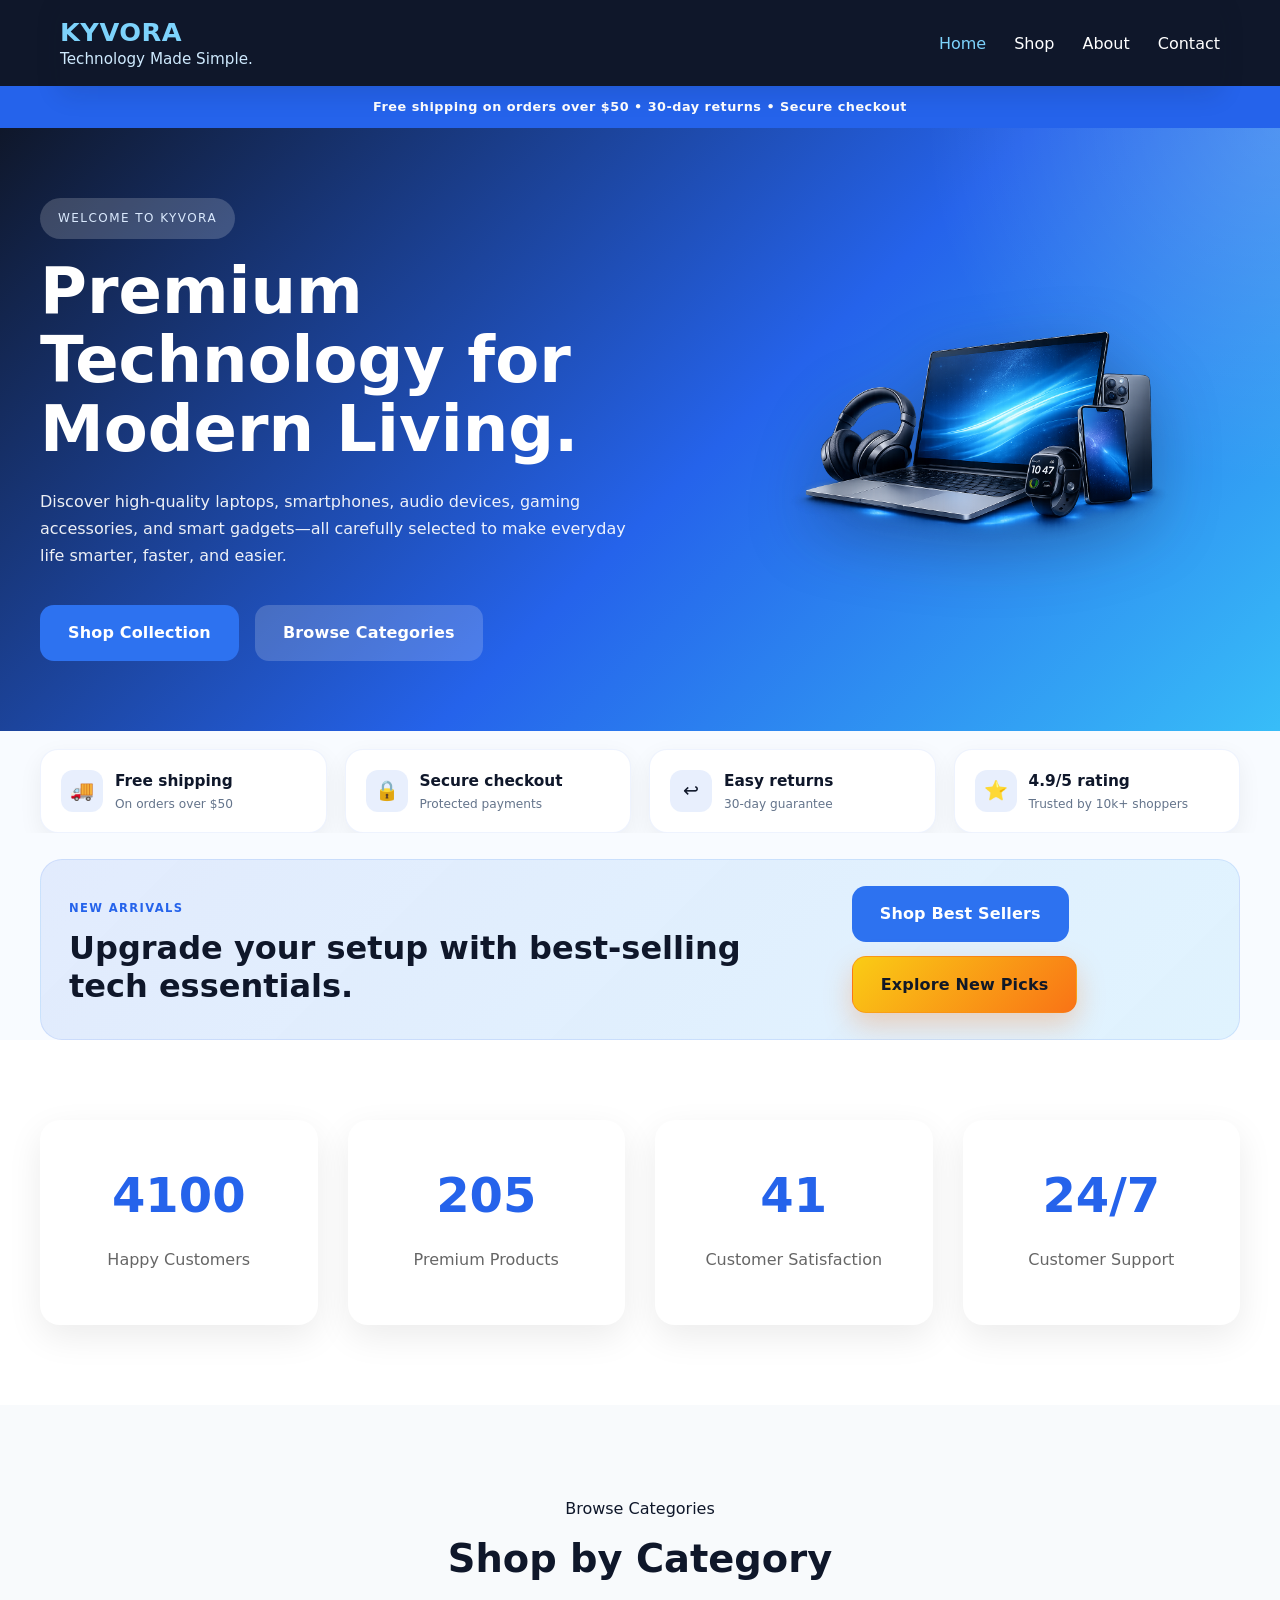
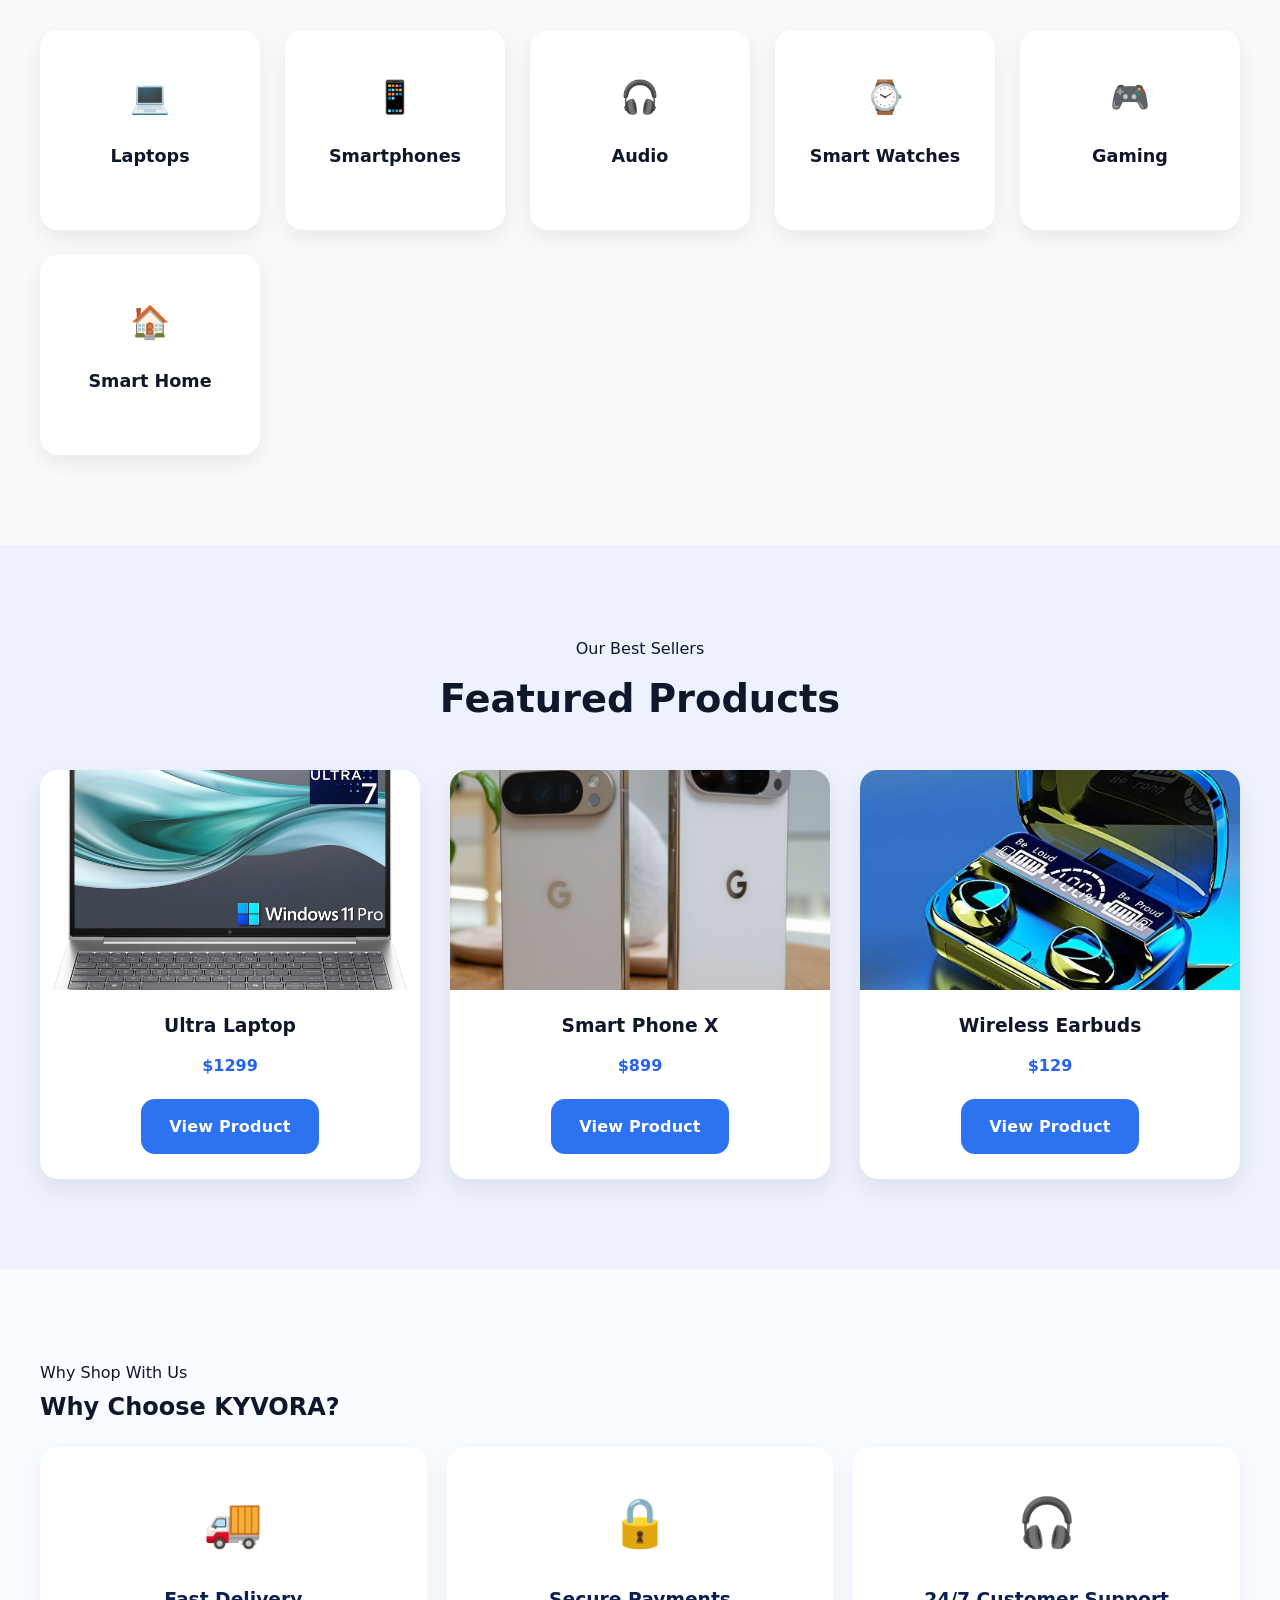
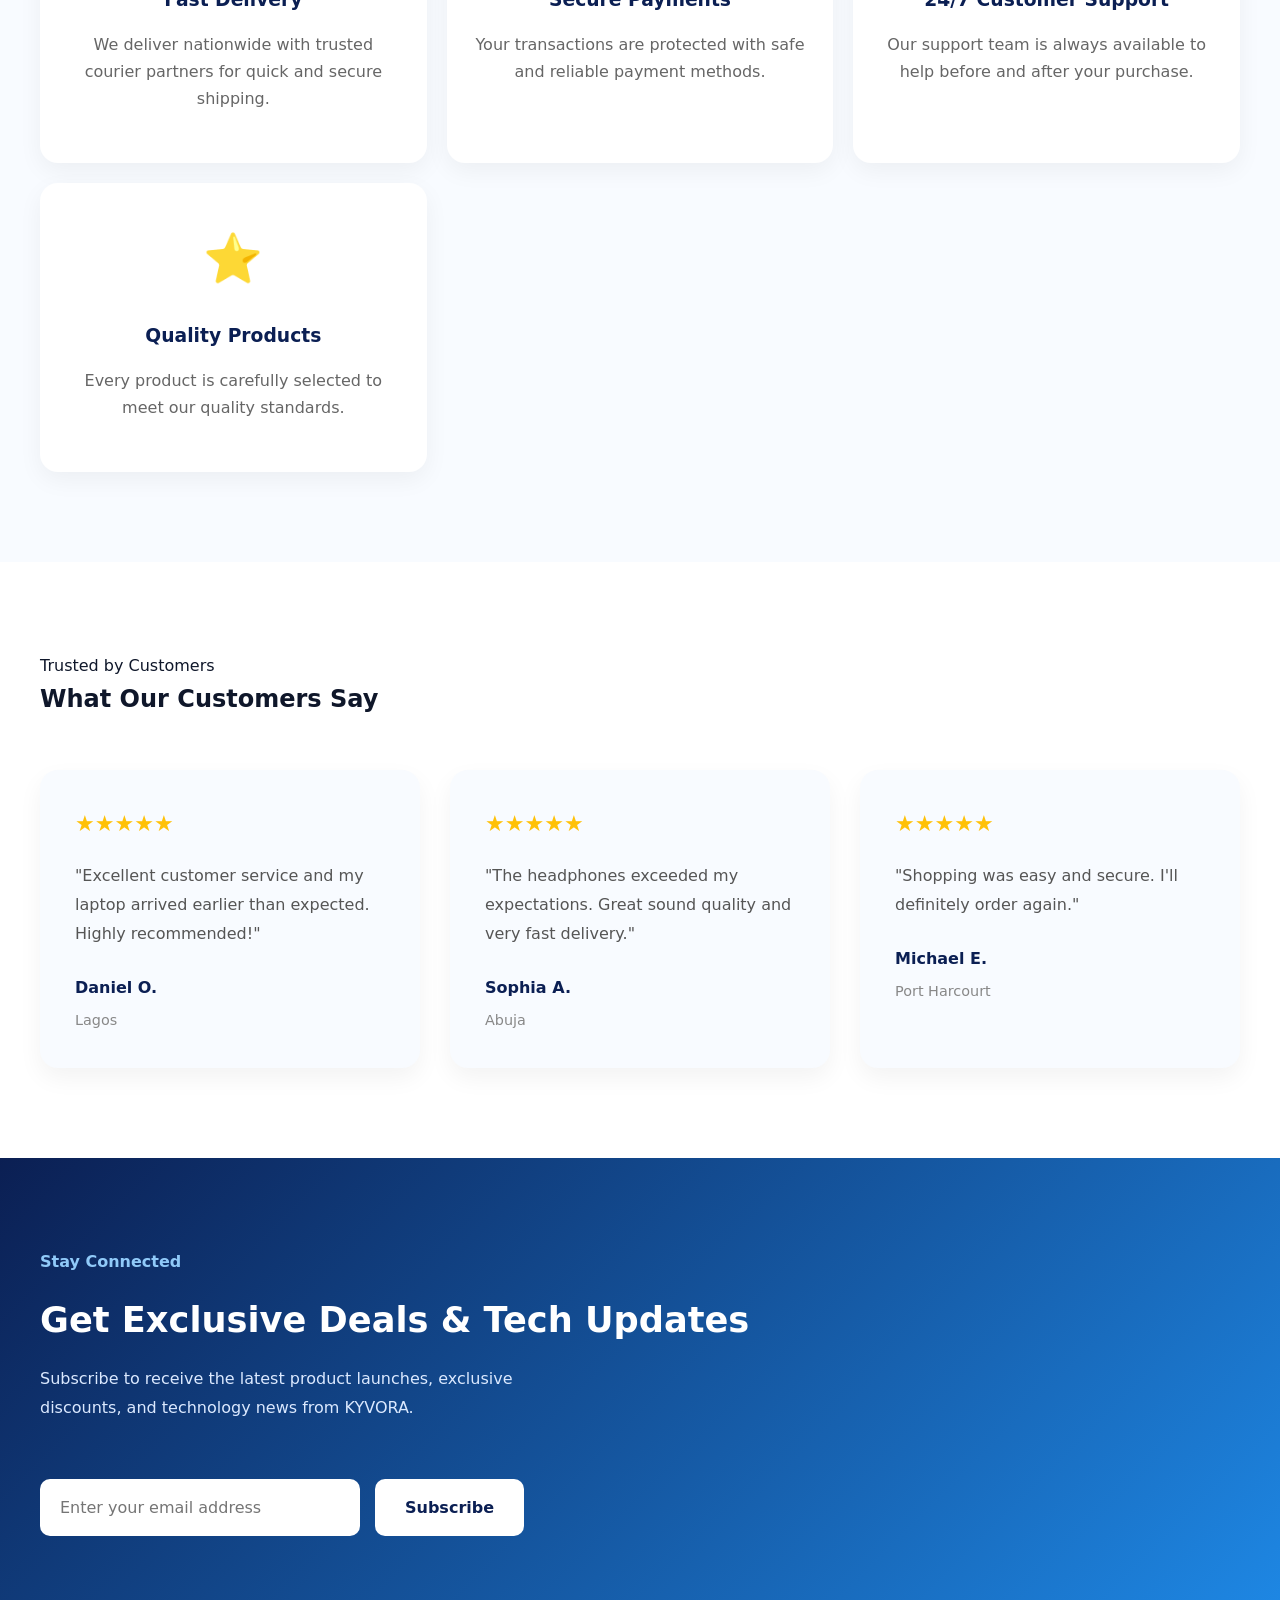
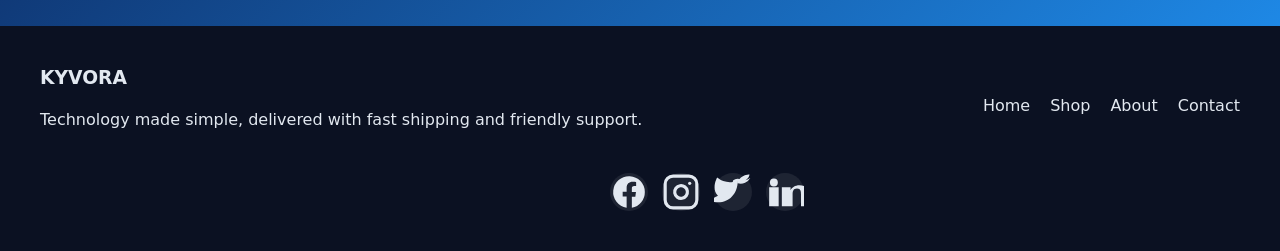
==== commit ee6e4331: "Refactor HTML and organize JavaScript" ====
--- a/index.html
+++ b/index.html
@@ -340,109 +340,6 @@
     </div>
 </section>
 
-<main class="container">
-    <section class="highlight reveal" id="about">
-        <div>
-            <h2>Featured collection</h2>
-            <p>Hand-picked gadgets with standout performance, modern design, and reliability you can depend on every day.</p>
-            <a class="button" href="shop.html">View Products</a>
-        </div>
-        <img src="images/featured.jpg" alt="Featured electronics collection" loading="lazy">
-    </section>
-
-    <section class="features reveal">
-        <div class="section-intro">
-            <p>Why choose us</p>
-            <h2>Shop with confidence and convenience</h2>
-        </div>
-        <div class="feature-grid">
-            <article class="feature-card">
-                <div class="feature-icon" aria-hidden="true">
-                    <svg viewBox="0 0 24 24" fill="none" stroke="currentColor" stroke-width="2" stroke-linecap="round" stroke-linejoin="round">
-                        <path d="M3 12l2-2 4 4 8-8 4 4" />
-                        <path d="M20 6v6a6 6 0 0 1-6 6H8" />
-                    </svg>
-                </div>
-                <h3>Fast delivery</h3>
-                <p>Quick shipping with easy tracking and reliable delivery for every order.</p>
-            </article>
-            <article class="feature-card">
-                <div class="feature-icon" aria-hidden="true">
-                    <svg viewBox="0 0 24 24" fill="none" stroke="currentColor" stroke-width="2" stroke-linecap="round" stroke-linejoin="round">
-                        <rect x="3" y="7" width="18" height="14" rx="2" />
-                        <path d="M7 7V5a5 5 0 0 1 10 0v2" />
-                    </svg>
-                </div>
-                <h3>Secure checkout</h3>
-                <p>Safe payment processing and protection so you can shop without worry.</p>
-            </article>
-            <article class="feature-card">
-                <div class="feature-icon" aria-hidden="true">
-                    <svg viewBox="0 0 24 24" fill="none" stroke="currentColor" stroke-width="2" stroke-linecap="round" stroke-linejoin="round">
-                        <path d="M17 21v-2a4 4 0 0 0-4-4H5a4 4 0 0 0-4 4v2" />
-                        <circle cx="9" cy="7" r="4" />
-                        <path d="M23 21v-2a4 4 0 0 0-3-3.87" />
-                        <path d="M16 3.13a4 4 0 0 1 0 7.75" />
-                    </svg>
-                </div>
-                <h3>Friendly support</h3>
-                <p>Our team is here to help by phone or email whenever you need it.</p>
-            </article>
-        </div>
-    </section>
-
-    <section class="products reveal" id="shop">
-        <div class="section-intro">
-            <p>Best sellers</p>
-            <h2>Top-rated products customers love</h2>
-        </div>
-        <div class="product-grid">
-            <article class="card">
-                <span class="card-tag">Best seller</span>
-                <img src="images/headphones.svg" alt="Wireless headphones with modern design">
-                <h3>Wireless Headphones</h3>
-                <p class="card-copy">Rich sound, comfortable fit, and up to 30 hours of battery life for all-day listening.</p>
-                <p class="price">$59</p>
-                <a class="button" href="shop.html">View in Shop</a>
-            </article>
-
-            <article class="card">
-                <span class="card-tag">Popular</span>
-                <img src="images/watch.svg" alt="Smart watch on wrist">
-                <h3>Smart Watch</h3>
-                <p class="card-copy">Stay connected with fitness tracking, notifications, and sleek styling.</p>
-                <p class="price">$99</p>
-                <a class="button" href="shop.html">View in Shop</a>
-            </article>
-
-            <article class="card">
-                <span class="card-tag">New</span>
-                <img src="images/speaker.svg" alt="Bluetooth speaker placed on a table">
-                <h3>Bluetooth Speaker</h3>
-                <p class="card-copy">Powerful sound in a compact speaker with deep bass and portable design.</p>
-                <p class="price">$79</p>
-                <a class="button" href="shop.html">View in Shop</a>
-            </article>
-        </div>
-    </section>
-
-    <section class="contact reveal" id="contact">
-        <div class="contact-grid">
-            <div>
-                <h2>Get in touch</h2>
-                <p>Have a question or need help choosing the right product? Our team is ready to assist.</p>
-                <p>Email: <a href="mailto:support@kyvora.com">support@kyvora.com</a></p>
-                <p>Phone: <a href="tel:+1234567890">+1 (234) 567-890</a></p>
-                <a class="button contact-button" href="mailto:support@kyvora.com">Email Support</a>
-            </div>
-            <div class="contact-card">
-                <h3>Need help choosing?</h3>
-                <p>Our team is ready to answer questions and help you find the perfect product.</p>
-            </div>
-        </div>
-    </section>
-</main>
-
 <footer>
     <div class="footer-grid container">
         <div>
@@ -472,112 +369,7 @@
     </div>
 </footer>
 
-<script>
-    const navToggle = document.getElementById('nav-toggle');
-    const navLinks = document.querySelectorAll('nav ul li a');
-
-    navToggle.addEventListener('change', () => {
-        navToggle.setAttribute('aria-expanded', navToggle.checked);
-    });
-
-    navLinks.forEach(link => {
-        link.addEventListener('click', () => {
-            if (navToggle.checked) {
-                navToggle.checked = false;
-                navToggle.setAttribute('aria-expanded', 'false');
-            }
-        });
-    });
-
-    const navbar = document.querySelector("nav");
-
-window.addEventListener("scroll", () => {
-
-    if(window.scrollY > 60){
-
-        navbar.classList.add("scrolled");
-
-    }else{
-
-        navbar.classList.remove("scrolled");
-
-    }
-
-});
-
-const reveals = document.querySelectorAll(".reveal");
-
-function revealSections(){
-
-    reveals.forEach(section=>{
-
-        const windowHeight = window.innerHeight;
-
-        const top = section.getBoundingClientRect().top;
-
-        if(top < windowHeight - 100){
-
-            section.classList.add("active");
-
-        }
-
-    });
-
-}
-
-window.addEventListener("scroll", revealSections);
-
-revealSections();
-
-const counters = document.querySelectorAll(".counter");
-
-let started = false;
-
-window.addEventListener("scroll", () => {
-
-    const stats = document.querySelector(".stats");
-
-    if(!stats) return;
-
-    const top = stats.getBoundingClientRect().top;
-
-    if(top < window.innerHeight - 100 && !started){
-
-        started = true;
-
-        counters.forEach(counter=>{
-
-            const target = +counter.dataset.target;
-
-            let count = 0;
-
-            const speed = target / 100;
-
-            const update = ()=>{
-
-                if(count < target){
-
-                    count += speed;
-
-                    counter.innerText = Math.ceil(count);
-
-                    requestAnimationFrame(update);
-
-                }else{
-
-                    counter.innerText = target.toLocaleString()+"+";
-
-                }
-
-            }
-
-            update();
-
-        });
-
-    }
-
-});
-</script>
+<script src="js/shared-nav.js"></script>
+<script src="js/home.js"></script>
 </body>
 </html>
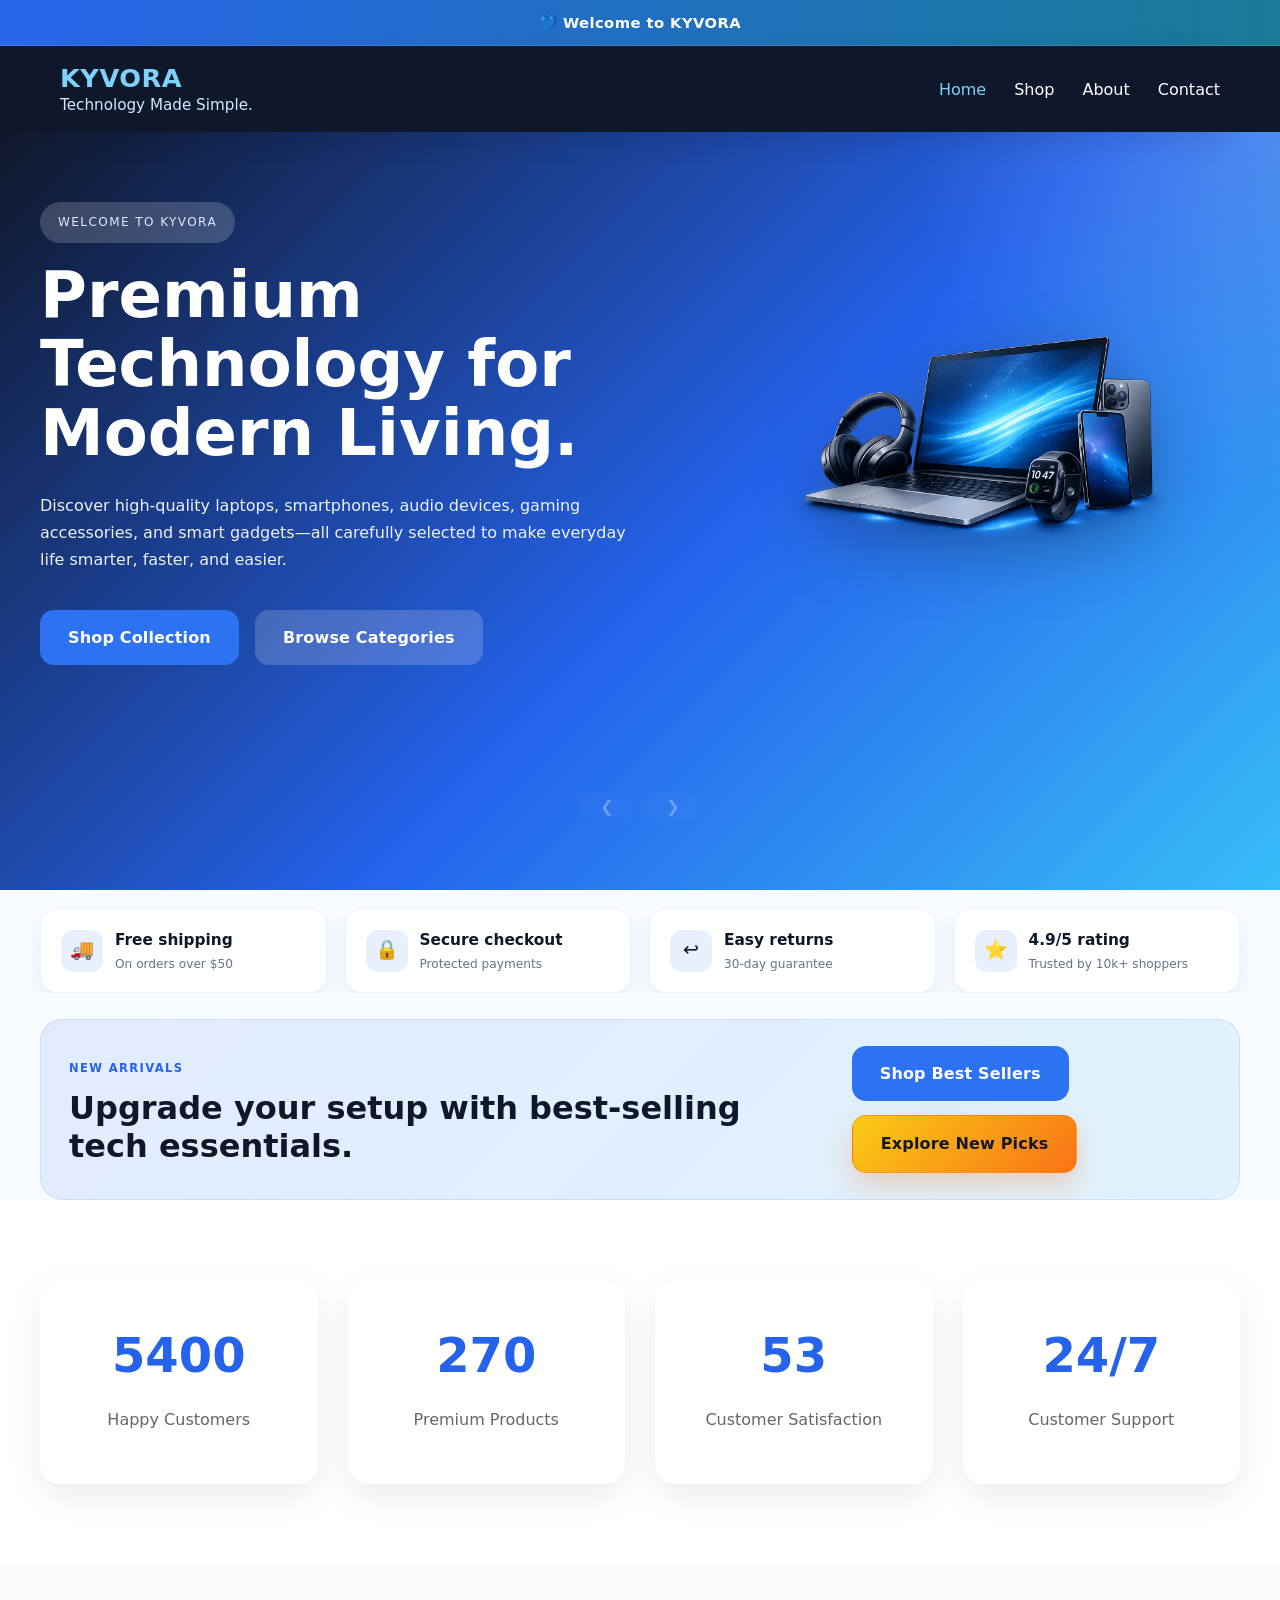
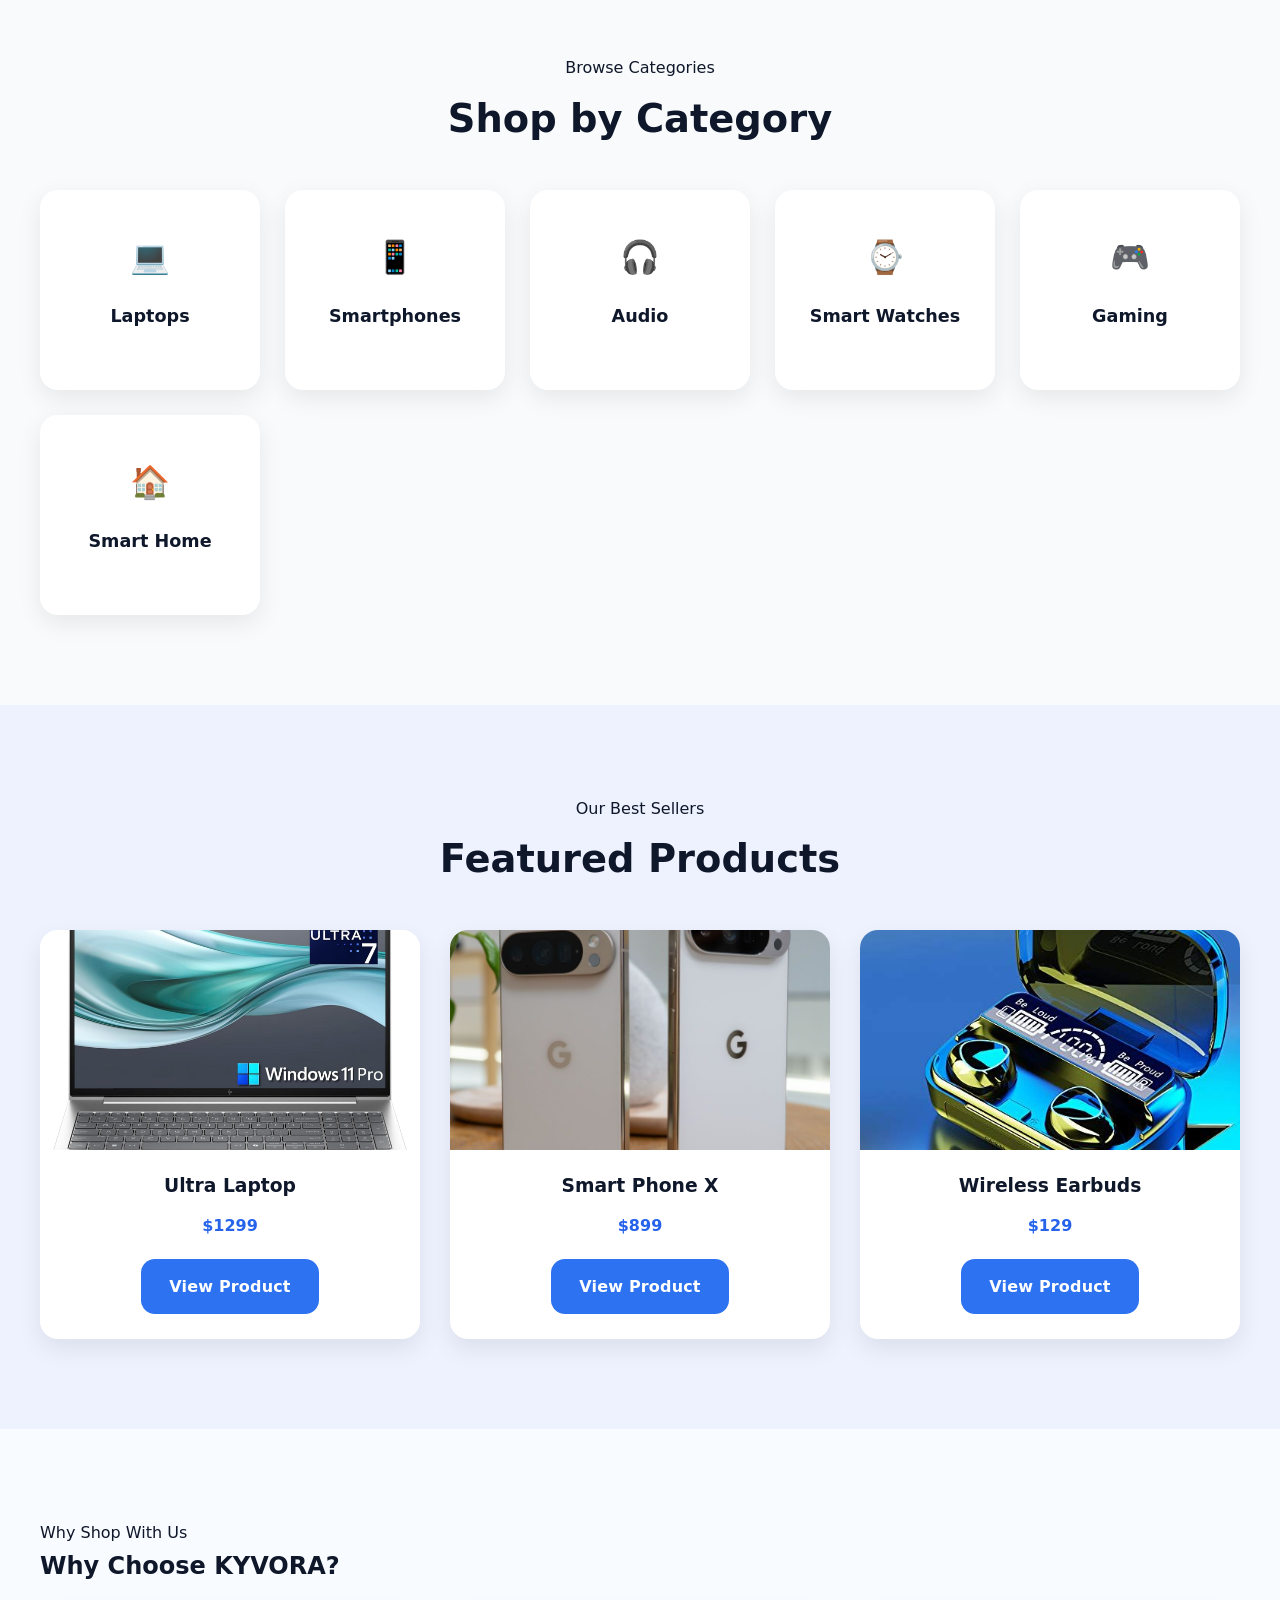
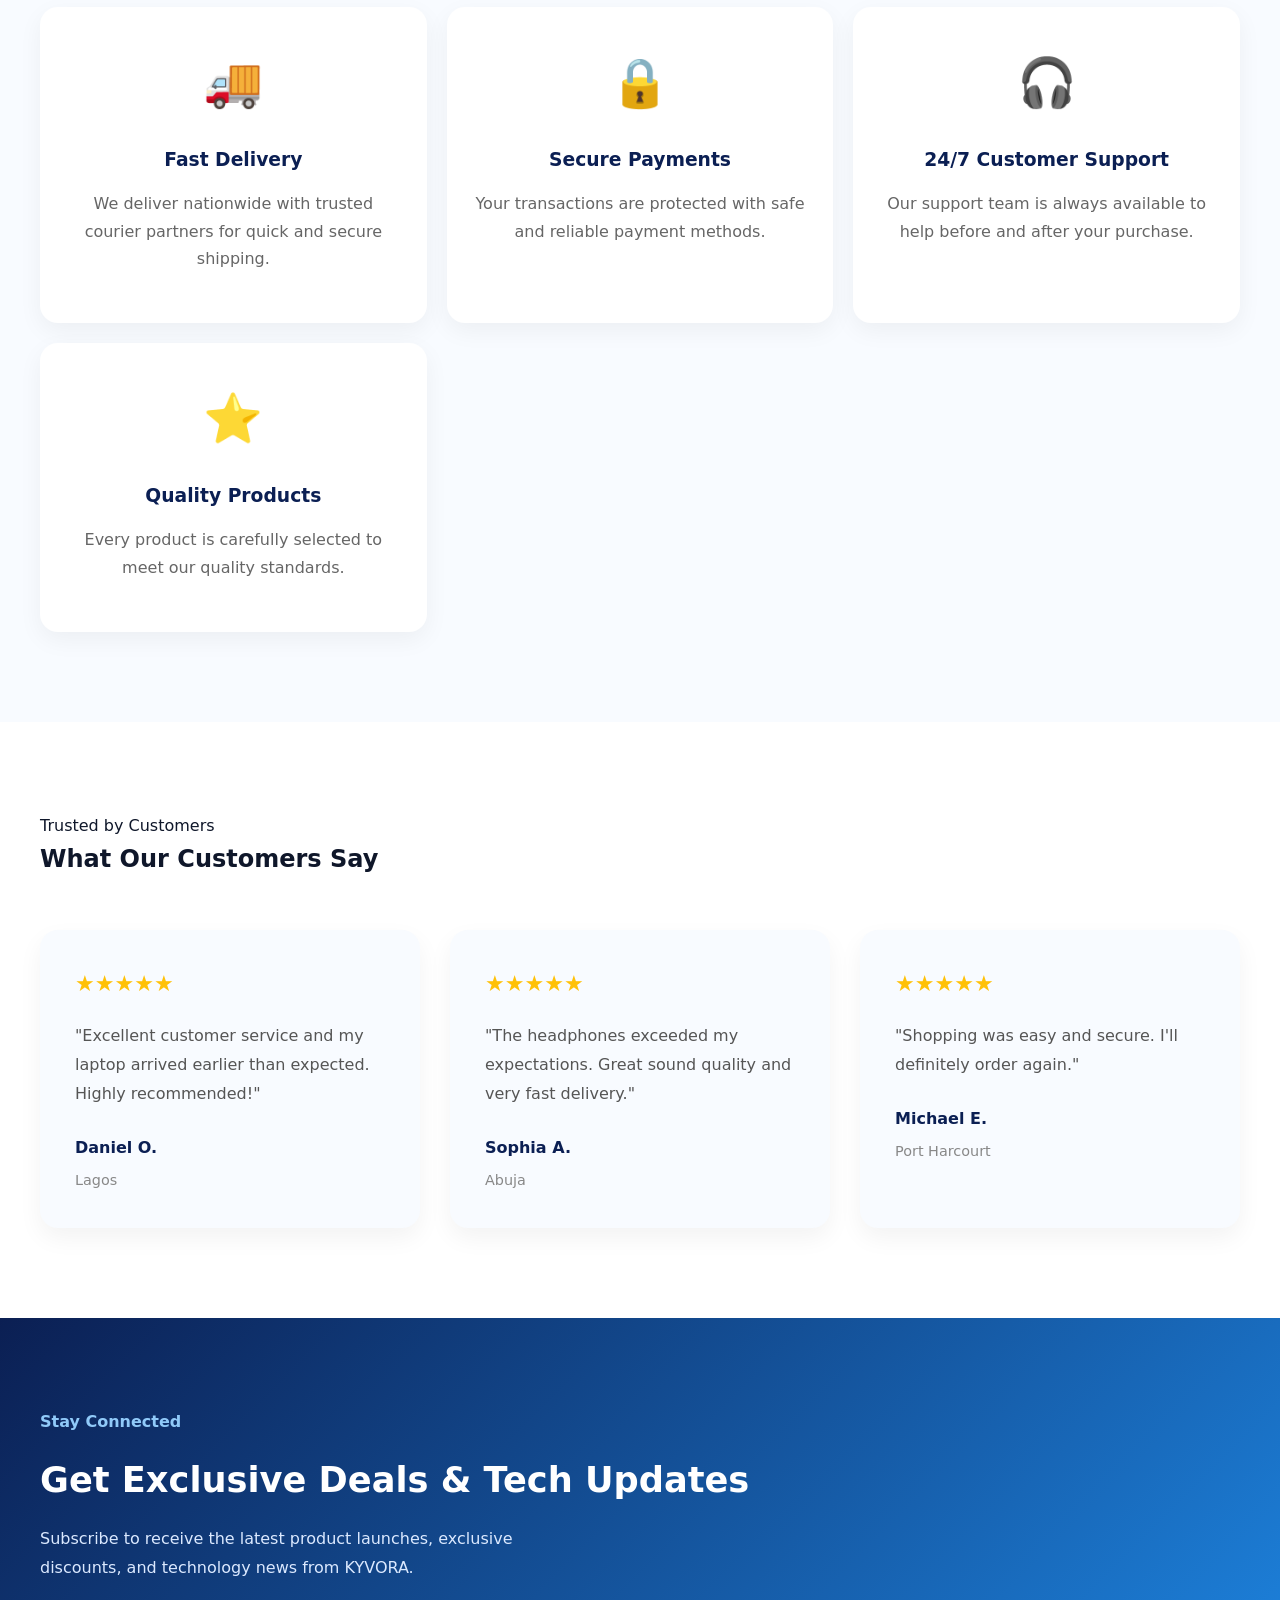
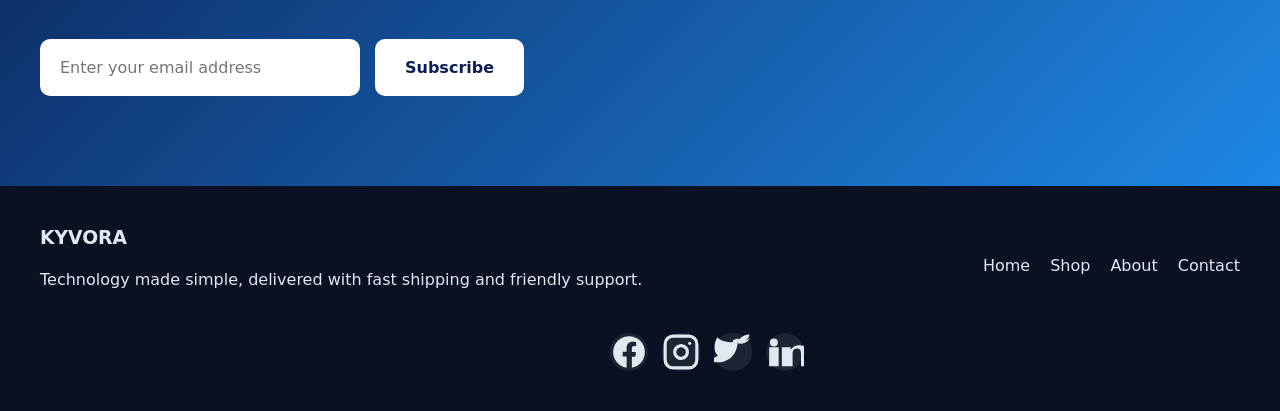
==== commit 24d0df50: "Upgrade homepage hero slider" ====
--- a/index.html
+++ b/index.html
@@ -10,6 +10,12 @@
 
 <body>
 
+<div class="announcement-bar" aria-live="polite">
+    <div class="announcement-inner">
+        <span class="announcement-text is-visible" id="announcement-text">🚚 Free shipping on orders over $50 • 30-day returns •</span>
+    </div>
+</div>
+
 <header>
     <div class="container">
         <nav>
@@ -33,39 +39,125 @@
         </nav>
     </div>
 
-    <div class="topbar">Free shipping on orders over $50 • 30-day returns • Secure checkout</div>
-
+
+    <!-- ==========================
+    HERO SLIDER
+    ========================== -->
     <section class="hero hero-home" id="home">
-    <div class="container hero-content">
-
-        <div class="hero-text">
-            <span class="hero-label">WELCOME TO KYVORA</span>
-
-            <h2>Premium Technology for Modern Living.</h2>
-
-<p>
-    Discover high-quality laptops, smartphones, audio devices,
-    gaming accessories, and smart gadgets—all carefully selected
-    to make everyday life smarter, faster, and easier.
-</p>
-
-            <div class="hero-actions">
-                <a class="button" href="shop.html">
-    Shop Collection
-</a>
-
-<a class="button button-secondary" href="#categories">
-    Browse Categories
-</a>
-            </div>
-        </div>
-
-        <div class="hero-image">
-            <img src="images/hero/hero-tech.png" alt="KYVORA Premium Tech">
-        </div>
-
-    </div>
-</section>
+        <div class="hero-slider" aria-label="Featured hero slides">
+            <article class="hero-slide is-active">
+                <div class="container hero-content">
+                    <div class="hero-text">
+                        <span class="hero-label">WELCOME TO KYVORA</span>
+                        <h2>Premium Technology for Modern Living.</h2>
+                        <p>
+                            Discover high-quality laptops, smartphones, audio devices,
+                            gaming accessories, and smart gadgets—all carefully selected
+                            to make everyday life smarter, faster, and easier.
+                        </p>
+                        <div class="hero-actions">
+                            <a class="button" href="shop.html">Shop Collection</a>
+                            <a class="button button-secondary" href="#categories">Browse Categories</a>
+                        </div>
+                    </div>
+
+                    <div class="hero-image">
+                        <img src="images/hero/hero-tech.png" alt="KYVORA Premium Tech" loading="eager" decoding="async">
+                    </div>
+                </div>
+            </article>
+
+            <article class="hero-slide hero-slide--gaming">
+                <div class="container hero-content">
+                    <div class="hero-text">
+                        <span class="hero-label">WELCOME TO KYVORA</span>
+                        <h2>Power Your Gaming Experience.</h2>
+                        <p>
+                            Explore gaming laptops, RGB accessories, mechanical keyboards,
+                            gaming mice and premium audio gear for a setup that performs at its best.
+                        </p>
+                        <div class="hero-actions">
+                            <a class="button" href="shop.html">Explore Gaming</a>
+                            <a class="button button-secondary" href="#categories">Browse Categories</a>
+                        </div>
+                    </div>
+
+                    <div class="hero-image hero-scene hero-scene--gaming">
+                        <img alt="Gaming tech accessories" loading="lazy" decoding="async">
+                    </div>
+                </div>
+            </article>
+
+            <article class="hero-slide hero-slide--smart">
+                <div class="container hero-content">
+                    <div class="hero-text">
+                        <span class="hero-label">WELCOME TO KYVORA</span>
+                        <h2>Smart Devices. Smarter Living.</h2>
+                        <p>
+                            Upgrade your home and work with premium smart technology designed
+                            for speed, comfort and productivity in every space.
+                        </p>
+                        <div class="hero-actions">
+                            <a class="button" href="shop.html">Discover Smart Tech</a>
+                            <a class="button button-secondary" href="#categories">Browse Categories</a>
+                        </div>
+                    </div>
+
+                    <div class="hero-image hero-scene hero-scene--smart">
+                        <img alt="Modern smart devices" loading="lazy" decoding="async">
+                    </div>
+                </div>
+            </article>
+
+            <article class="hero-slide hero-slide--audio">
+                <div class="container hero-content">
+                    <div class="hero-text">
+                        <span class="hero-label">WELCOME TO KYVORA</span>
+                        <h2>Sound That Elevates Every Moment.</h2>
+                        <p>
+                            From immersive headphones to wireless speakers, discover premium audio
+                            that brings richer sound, better focus, and more energy to your everyday routine.
+                        </p>
+                        <div class="hero-actions">
+                            <a class="button" href="shop.html">Shop Audio</a>
+                            <a class="button button-secondary" href="#categories">Browse Categories</a>
+                        </div>
+                    </div>
+
+                    <div class="hero-image hero-scene hero-scene--smart">
+                        <img alt="Premium audio gear" loading="lazy" decoding="async">
+                    </div>
+                </div>
+            </article>
+
+            <article class="hero-slide hero-slide--workspace">
+                <div class="container hero-content">
+                    <div class="hero-text">
+                        <span class="hero-label">WELCOME TO KYVORA</span>
+                        <h2>Built for Work, Play, and Everything In Between.</h2>
+                        <p>
+                            Find productivity-forward laptops, premium accessories, and streamlined tech
+                            that keeps your workflow smooth, organized, and ready for the next idea.
+                        </p>
+                        <div class="hero-actions">
+                            <a class="button" href="shop.html">Build Your Setup</a>
+                            <a class="button button-secondary" href="#categories">Browse Categories</a>
+                        </div>
+                    </div>
+
+                    <div class="hero-image hero-scene hero-scene--gaming">
+                        <img alt="Tech workspace setup" loading="lazy" decoding="async">
+                    </div>
+                </div>
+            </article>
+        </div>
+
+        <div class="hero-slider-controls" aria-label="Hero slider controls">
+            <button class="hero-nav-button" type="button" data-direction="prev" aria-label="Previous slide">&#10094;</button>
+            <div class="hero-dots" role="tablist" aria-label="Select hero slide"></div>
+            <button class="hero-nav-button" type="button" data-direction="next" aria-label="Next slide">&#10095;</button>
+        </div>
+    </section>
 </header>
 
 <section class="trust-bar reveal">
--- a/style.css
+++ b/style.css
@@ -1,4 +1,8 @@
-﻿:root {
+﻿/* ==========================================================
+   GLOBAL STYLES
+========================================================== */
+
+:root {
   --accent: #2563eb;
   --accent-soft: #dbeafe;
   --surface: #ffffff;
@@ -70,6 +74,47 @@
   margin: 0 auto;
 }
 
+/* ===========================
+   ANNOUNCEMENT BAR
+=========================== */
+
+.announcement-bar {
+  background: linear-gradient(90deg, rgba(37, 99, 235, 0.98) 0%, rgba(14, 116, 144, 0.95) 100%);
+  color: var(--white);
+  padding: 10px 16px;
+  border-bottom: 1px solid rgba(255, 255, 255, 0.14);
+}
+
+.announcement-inner {
+  width: min(1200px, calc(100% - 40px));
+  margin: 0 auto;
+  min-height: 24px;
+  display: flex;
+  justify-content: center;
+  align-items: center;
+  overflow: hidden;
+}
+
+.announcement-text {
+  display: inline-block;
+  text-align: center;
+  font-size: 0.92rem;
+  font-weight: 600;
+  letter-spacing: 0.03em;
+  opacity: 0;
+  transform: translateY(6px);
+  transition: opacity 0.4s ease, transform 0.4s ease;
+}
+
+.announcement-text.is-visible {
+  opacity: 1;
+  transform: translateY(0);
+}
+
+/* ==========================================================
+   HEADER & NAVIGATION
+========================================================== */
+
 .topbar {
   background: var(--accent);
   color: var(--white);
@@ -206,6 +251,236 @@
 #nav-toggle:checked + .menu-toggle span:nth-child(3) {
   transform: translateY(-10px) rotate(-45deg);
 }
+
+/* ===========================
+   HERO SLIDER STYLES
+=========================== */
+
+.hero-slider {
+  position: relative;
+  overflow: hidden;
+  min-height: clamp(460px, 64vh, 620px);
+}
+
+.hero-slide {
+  display: none;
+  width: 100%;
+  opacity: 0;
+  visibility: hidden;
+  transform: translateY(10px);
+  transition: opacity 0.6s ease, transform 0.6s ease, visibility 0.6s ease;
+}
+
+.hero-slide.is-active {
+  display: block;
+  opacity: 1;
+  visibility: visible;
+  transform: translateY(0);
+}
+
+.hero-slide .hero-content {
+  animation: heroFadeUp 0.7s ease both;
+}
+
+.hero-slide .hero-image img {
+  animation: heroImageZoom 8s ease-in-out infinite alternate;
+}
+
+.hero-slide .hero-image {
+  animation: heroFloat 4.6s ease-in-out infinite;
+}
+
+.hero-scene {
+  position: relative;
+  width: min(100%, 520px);
+  min-height: 340px;
+  display: flex;
+  align-items: center;
+  justify-content: center;
+  isolation: isolate;
+}
+
+.hero-scene::before,
+.hero-scene::after {
+  content: "";
+  position: absolute;
+  inset: auto;
+  pointer-events: none;
+  z-index: 0;
+}
+
+.hero-scene img {
+  position: relative;
+  z-index: 1;
+  width: min(100%, 480px);
+  height: clamp(240px, 32vw, 380px);
+  object-fit: contain;
+  object-position: center;
+  border-radius: 26px;
+  background: rgba(9, 14, 26, 0.24);
+  border: 1px solid rgba(255, 255, 255, 0.18);
+  box-shadow: 0 30px 70px rgba(15, 23, 42, 0.35), inset 0 1px 0 rgba(255, 255, 255, 0.2);
+}
+
+.hero-scene--gaming::before {
+  width: 120%;
+  height: 120%;
+  background: radial-gradient(circle at 20% 20%, rgba(56, 189, 248, 0.42), transparent 34%),
+    radial-gradient(circle at 80% 22%, rgba(236, 72, 153, 0.52), transparent 28%),
+    radial-gradient(circle at 52% 80%, rgba(14, 165, 233, 0.25), transparent 30%);
+  filter: blur(24px);
+  animation: sceneGlow 9s ease-in-out infinite alternate;
+}
+
+.hero-scene--gaming::after {
+  width: 78%;
+  height: 68%;
+  right: -6%;
+  top: 9%;
+  border-radius: 22px;
+  border: 1px solid rgba(96, 165, 250, 0.25);
+  box-shadow: inset 0 0 25px rgba(96, 165, 250, 0.18), 0 0 30px rgba(14, 165, 233, 0.14);
+  transform: rotate(8deg);
+  animation: sceneTilt 7s ease-in-out infinite alternate;
+}
+
+.hero-scene--smart::before {
+  width: 125%;
+  height: 125%;
+  background: radial-gradient(circle at 30% 30%, rgba(168, 85, 247, 0.42), transparent 30%),
+    radial-gradient(circle at 72% 68%, rgba(34, 211, 238, 0.38), transparent 28%),
+    radial-gradient(circle at 50% 48%, rgba(255, 255, 255, 0.16), transparent 42%);
+  filter: blur(26px);
+  animation: sceneGlow 10s ease-in-out infinite alternate-reverse;
+}
+
+.hero-scene--smart::after {
+  width: 78%;
+  height: 70%;
+  left: -5%;
+  bottom: 12%;
+  border-radius: 28px;
+  border: 1px solid rgba(196, 181, 253, 0.3);
+  box-shadow: inset 0 0 22px rgba(168, 85, 247, 0.16), 0 0 32px rgba(168, 85, 247, 0.12);
+  transform: rotate(-10deg);
+  animation: sceneTilt 8s ease-in-out infinite alternate-reverse;
+}
+
+.hero-slide--gaming .hero-image img {
+  transform: perspective(1400px) rotateX(7deg) rotateY(-9deg) translateY(-4px);
+  box-shadow: 0 36px 80px rgba(3, 7, 18, 0.42), 0 0 0 1px rgba(255, 255, 255, 0.06);
+}
+
+.hero-slide--smart .hero-image img {
+  transform: perspective(1400px) rotateX(5deg) rotateY(10deg) translateY(-2px);
+  box-shadow: 0 34px 74px rgba(27, 30, 58, 0.36), 0 0 0 1px rgba(255, 255, 255, 0.06);
+}
+
+.hero-slider-controls {
+  display: flex;
+  align-items: center;
+  justify-content: center;
+  gap: 10px;
+  margin-top: 14px;
+}
+
+.hero-nav-button {
+  width: 28px;
+  height: 28px;
+  border: 0;
+  border-radius: 50%;
+  background: rgba(255, 255, 255, 0.05);
+  color: rgba(255, 255, 255, 0.75);
+  cursor: pointer;
+  transition: transform 0.2s ease, background 0.2s ease, opacity 0.2s ease;
+  opacity: 0.4;
+}
+
+.hero-nav-button:hover,
+.hero-nav-button:focus-visible {
+  background: rgba(255, 255, 255, 0.12);
+  transform: translateY(-1px);
+  outline: none;
+  opacity: 0.9;
+}
+
+.hero-dots {
+  display: none;
+}
+
+.hero-dot {
+  display: none;
+}
+
+.hero-dot.is-active {
+  display: none;
+}
+
+@keyframes heroFadeUp {
+  from {
+    opacity: 0;
+    transform: translateY(18px);
+  }
+  to {
+    opacity: 1;
+    transform: translateY(0);
+  }
+}
+
+@keyframes heroImageZoom {
+  from {
+    transform: scale(1);
+  }
+  to {
+    transform: scale(1.03);
+  }
+}
+
+@keyframes heroFloat {
+  0%,
+  100% {
+    transform: translateY(0px);
+  }
+  50% {
+    transform: translateY(-8px);
+  }
+}
+
+@keyframes dotPulse {
+  0% {
+    transform: scale(1);
+  }
+  50% {
+    transform: scale(1.3);
+  }
+  100% {
+    transform: scale(1.25);
+  }
+}
+
+@keyframes sceneGlow {
+  0% {
+    transform: scale(0.94) translate3d(0, 0, 0);
+    opacity: 0.8;
+  }
+  100% {
+    transform: scale(1.08) translate3d(10px, -8px, 0);
+    opacity: 1;
+  }
+}
+
+@keyframes sceneTilt {
+  0% {
+    transform: rotate(-8deg) translateY(0);
+  }
+  100% {
+    transform: rotate(8deg) translateY(-10px);
+  }
+}
+
+/* ==========================================================
+   HOME PAGE
+========================================================== */
 
 .hero {
   position: relative;
@@ -394,7 +669,9 @@
 
 .hero-image img {
   width: min(100%, 480px);
-  height: auto;
+  height: clamp(240px, 32vw, 380px);
+  object-fit: contain;
+  object-position: center;
   display: block;
   filter: drop-shadow(0 20px 32px rgba(15, 23, 42, 0.3));
   animation: float 5s ease-in-out infinite;
@@ -533,6 +810,10 @@
   height: 24px;
 }
 
+/* ==========================================================
+   SHOP PAGE
+========================================================== */
+
 .catalog-panel {
   margin-top: 72px;
   background: var(--surface);
@@ -623,6 +904,10 @@
   gap: 24px;
 }
 
+/* ==========================================================
+   PRODUCT CARDS
+========================================================== */
+
 .no-results {
   padding: 28px 18px;
   border-radius: 20px;
@@ -806,6 +1091,10 @@
   margin-bottom: 20px;
 }
 
+/* ==========================================================
+   CONTACT PAGE
+========================================================== */
+
 .contact {
   background: var(--surface);
   border-radius: 24px;
@@ -1174,6 +1463,10 @@
   background: #f5f5f5;
   transform: translateY(-2px);
 }
+
+/* ==========================================================
+   FOOTER
+========================================================== */
 
 footer {
   padding: 36px 0 40px;
@@ -1410,6 +1703,10 @@
   transform: none !important;
 }
 
+/* ==========================================================
+   ABOUT PAGE
+========================================================== */
+
 .about-page .about-hero {
   padding: 100px 20px 120px;
   background: linear-gradient(135deg, rgba(15, 23, 42, 0.6) 0%, rgba(37, 99, 235, 0.6) 45%, rgba(56, 189, 248, 0.6) 100%), url("images/featured.jpg");
@@ -1808,6 +2105,246 @@
   font-size: 1rem;
 }
 
+/* ==========================================================
+   CHECKOUT PAGE
+========================================================== */
+
+.checkout-container {
+  max-width: 1200px;
+  margin: 60px auto;
+  padding: 20px;
+  display: grid;
+  grid-template-columns: 1fr 400px;
+  gap: 40px;
+}
+
+.checkout-form,
+.order-summary {
+  background: white;
+  padding: 30px;
+  border-radius: 16px;
+  box-shadow: 0 10px 30px rgba(0, 0, 0, 0.08);
+}
+
+.checkout-form h2,
+.order-summary h2 {
+  margin-bottom: 20px;
+}
+
+.form-group {
+  margin-bottom: 20px;
+}
+
+.form-group label {
+  display: block;
+  margin-bottom: 8px;
+  font-weight: 600;
+}
+
+.form-group input,
+.form-group textarea {
+  width: 100%;
+  padding: 12px;
+  border: 1px solid #ddd;
+  border-radius: 16px;
+  font-size: 1rem;
+}
+
+.form-group textarea {
+  resize: none;
+  height: 120px;
+}
+
+.place-order-btn {
+  width: 100%;
+  padding: 16px;
+  margin-top: 25px;
+  border: none;
+  border-radius: 12px;
+  background: #0f172a;
+  color: #fff;
+  font-size: 17px;
+  font-weight: 600;
+  cursor: pointer;
+  transition: all 0.3s ease;
+}
+
+.place-order-btn:hover {
+  background: #1e293b;
+  transform: translateY(-2px);
+  opacity: 0.9;
+}
+
+.place-order-btn:disabled {
+  background: #94a3b8;
+  cursor: not-allowed;
+}
+
+.summary-item {
+  display: flex;
+  justify-content: space-between;
+  margin-bottom: 12px;
+}
+
+.summary-total {
+  margin-top: 20px;
+  padding-top: 20px;
+  border-top: 1px solid #ddd;
+  font-size: 1.2rem;
+  font-weight: bold;
+}
+
+.payment-option {
+  display: flex;
+  align-items: center;
+  gap: 12px;
+  padding: 12px 16px;
+  border: 1px solid #ddd;
+  border-radius: 12px;
+  margin-bottom: 12px;
+  cursor: pointer;
+  transition: 0.3s;
+}
+
+.payment-option:hover {
+  border-color: #2563eb;
+  background: #f8fafc;
+}
+
+.payment-option input {
+  width: auto;
+  margin: 0;
+}
+
+.payment-option label {
+  margin: 0;
+  font-weight: 500;
+  cursor: pointer;
+}
+
+#bank-transfer-details {
+  display: none;
+}
+
+.bank-transfer-box {
+  margin-top: 20px;
+  padding: 18px;
+  background: #f8fafc;
+  border: 2px solid #0f172a20;
+  border-radius: 12px;
+}
+
+.bank-transfer-box h3 {
+  margin-top: 0;
+  color: #0f172a;
+}
+
+.bank-transfer-box p {
+  margin: 10px 0;
+}
+
+.bank-note {
+  color: #475569;
+  font-size: 14px;
+  margin-top: 15px;
+}
+
+.bank-account-row {
+  display: flex;
+  justify-content: space-between;
+  align-items: center;
+  margin: 12px 0;
+  padding: 12px;
+  background: #fff;
+  border: 1px solid #e2e8f0;
+  border-radius: 10px;
+}
+
+.copy-btn {
+  padding: 8px 14px;
+  border: none;
+  border-radius: 8px;
+  background: #0f172a;
+  color: #fff;
+  cursor: pointer;
+  font-size: 14px;
+  transition: .3s;
+}
+
+.copy-btn:hover {
+  background: #1e293b;
+}
+
+/* ==========================================================
+   SUCCESS PAGE
+========================================================== */
+
+body:has(.success-card) {
+  font-family: Arial, sans-serif;
+  background: #f8fafc;
+  display: flex;
+  justify-content: center;
+  align-items: center;
+  min-height: 100vh;
+  margin: 0;
+}
+
+.success-card {
+  background: white;
+  padding: 50px;
+  border-radius: 20px;
+  text-align: center;
+  box-shadow: 0 10px 30px rgba(0, 0, 0, 0.08);
+  max-width: 500px;
+}
+
+.success-icon {
+  font-size: 70px;
+}
+
+body:has(.success-card) .success-card h1 {
+  margin: 20px 0;
+}
+
+.order-id {
+  background: #f1f5f9;
+  padding: 12px;
+  border-radius: 10px;
+  margin: 20px 0;
+  font-weight: bold;
+}
+
+.shop-btn {
+  display: inline-block;
+  margin-top: 20px;
+  padding: 14px 24px;
+  border-radius: 12px;
+  background: #0f172a;
+  color: white;
+  text-decoration: none;
+}
+
+.order-details {
+  text-align: left;
+  margin-top: 25px;
+  padding: 20px;
+  background: #f8fafc;
+  border-radius: 12px;
+}
+
+body:has(.success-card) .order-details p {
+  margin: 10px 0;
+  line-height: 1.5;
+}
+
+body:has(.success-card) .order-details strong {
+  color: #0f172a;
+}
+
+/* ==========================================================
+   ANIMATIONS
+========================================================== */
+
 @keyframes float {
   0% { transform: translateY(0); }
   50% { transform: translateY(-15px); }
@@ -1820,6 +2357,10 @@
     opacity: 1;
   }
 }
+
+/* ==========================================================
+   RESPONSIVE DESIGN
+========================================================== */
 
 @media (max-width: 1024px) {
   .feature-grid,
@@ -2085,6 +2626,14 @@
 }
 
 @media (max-width: 480px) {
+  .announcement-bar {
+    padding: 8px 12px;
+  }
+
+  .announcement-text {
+    font-size: 0.76rem;
+  }
+
   .topbar {
     font-size: 0.82rem;
     padding: 7px 0;
@@ -2142,3 +2691,30 @@
     min-width: 100%;
   }
 }
+
+
+.bank-account-row{
+    display:flex;
+    justify-content:space-between;
+    align-items:center;
+    margin:12px 0;
+    padding:12px;
+    background:#fff;
+    border:1px solid #e2e8f0;
+    border-radius:10px;
+}
+
+.copy-btn{
+    padding:8px 14px;
+    border:none;
+    border-radius:8px;
+    background:#0f172a;
+    color:#fff;
+    cursor:pointer;
+    font-size:14px;
+    transition:.3s;
+}
+
+.copy-btn:hover{
+    background:#1e293b;
+}
